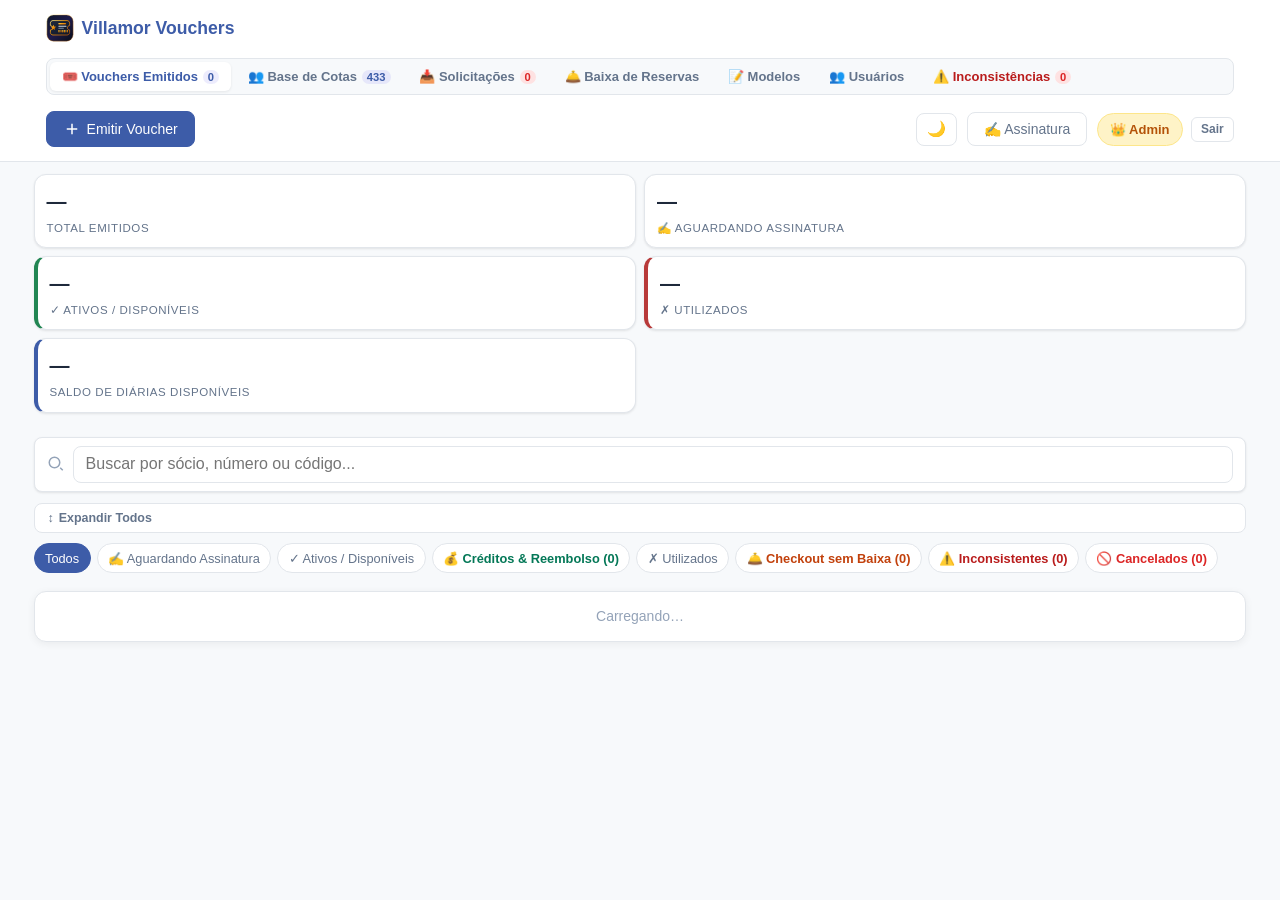
==== index.html @ 7e422725 "Suavizacao da paleta de cores para conforto visual continuo sem neutralizar" ====
<!DOCTYPE html>
<html lang="pt-BR">
<head>
  <meta charset="UTF-8" />
  <meta name="viewport" content="width=device-width, initial-scale=1.0" />
  <meta http-equiv="Cache-Control" content="no-cache, no-store, must-revalidate" />
  <meta http-equiv="Pragma" content="no-cache" />
  <meta http-equiv="Expires" content="0" />
  <title>Villamor Vouchers — Gestão de Vouchers & Cotas</title>
  <link rel="icon" type="image/svg+xml" href="favicon.svg?v=20261022_09" />
  <link rel="icon" type="image/png" sizes="32x32" href="favicon.png?v=20261022_09" />
  <link rel="shortcut icon" href="favicon.ico?v=20261022_09" />
  <link rel="apple-touch-icon" sizes="180x180" href="apple-touch-icon.png?v=20261022_09" />
  <link rel="stylesheet" href="style.css?v=20261103_02" />
</head>
<body>

  <!-- ── Modal de Login / Seleção de Acesso ────────────────────── -->
  <div class="login-overlay hidden" id="loginOverlay">
    <div class="login-card">
      <button type="button" class="login-close-btn" id="btnFecharLogin" onclick="fecharModalLogin()" title="Fechar" style="display:none;">✕</button>

      <div class="login-header">
        <div class="login-icon-wrap" style="background:transparent;box-shadow:none;width:64px;height:64px;">
          <svg xmlns="http://www.w3.org/2000/svg" viewBox="0 0 64 64" width="64" height="64" fill="none">
            <defs>
              <linearGradient id="loginBgGrad" x1="0%" y1="0%" x2="100%" y2="100%">
                <stop offset="0%" stop-color="#0f172a"/>
                <stop offset="50%" stop-color="#1e1b4b"/>
                <stop offset="100%" stop-color="#090d16"/>
              </linearGradient>
              <linearGradient id="loginTicketGrad" x1="0%" y1="0%" x2="100%" y2="100%">
                <stop offset="0%" stop-color="#1e293b"/>
                <stop offset="100%" stop-color="#0f172a"/>
              </linearGradient>
              <linearGradient id="loginGoldGrad" x1="0%" y1="0%" x2="100%" y2="100%">
                <stop offset="0%" stop-color="#fef08a"/>
                <stop offset="40%" stop-color="#f59e0b"/>
                <stop offset="100%" stop-color="#b45309"/>
              </linearGradient>
            </defs>
            <rect x="2" y="2" width="60" height="60" rx="15" fill="url(#loginBgGrad)" stroke="url(#loginGoldGrad)" stroke-width="1.5" stroke-opacity="0.55"/>
            <path d="M 10 21 C 10 17.5 12.8 15 16 15 L 48 15 C 51.2 15 54 17.5 54 21 L 54 26.5 C 51.2 26.5 49 28.7 49 31.5 C 49 34.3 51.2 36.5 54 36.5 L 54 42 C 54 45.5 51.2 48 48 48 L 16 48 C 12.8 48 10 45.5 10 42 L 10 36.5 C 12.8 36.5 15 34.3 15 31.5 C 15 28.7 12.8 26.5 10 26.5 Z" fill="url(#loginTicketGrad)" stroke="url(#loginGoldGrad)" stroke-width="1.8"/>
            <line x1="24" y1="16.5" x2="24" y2="46.5" stroke="url(#loginGoldGrad)" stroke-width="1.5" stroke-dasharray="2.5 2" stroke-linecap="round" opacity="0.9"/>
            <path d="M 17 24.5 L 18.7 28.8 L 23.3 29.1 L 19.8 32.1 L 20.8 36.6 L 17 34.2 L 13.2 36.6 L 14.2 32.1 L 10.7 29.1 L 15.3 28.8 Z" fill="url(#loginGoldGrad)"/>
            <rect x="28" y="20.5" width="18" height="3.5" rx="1.75" fill="url(#loginGoldGrad)"/>
            <rect x="28" y="27" width="19" height="2.2" rx="1.1" fill="#e2e8f0" opacity="0.9"/>
            <rect x="28" y="31.5" width="13" height="2" rx="1" fill="#94a3b8" opacity="0.8"/>
            <g fill="url(#loginGoldGrad)" opacity="0.95">
              <rect x="28" y="36.5" width="1.6" height="5.5" rx="0.8"/>
              <rect x="30.8" y="36.5" width="2.6" height="5.5" rx="0.8"/>
              <rect x="34.6" y="36.5" width="1.2" height="5.5" rx="0.6"/>
              <rect x="37" y="36.5" width="2.2" height="5.5" rx="0.8"/>
              <rect x="40.4" y="36.5" width="3.2" height="5.5" rx="0.8"/>
              <rect x="44.8" y="36.5" width="1.6" height="5.5" rx="0.8"/>
              <rect x="47.6" y="36.5" width="2.4" height="5.5" rx="0.8"/>
            </g>
          </svg>
        </div>
        <h2 class="login-title">Villamor Vouchers</h2>
        <p class="login-desc">Selecione seu usuário e digite sua senha de acesso</p>
      </div>

      <!-- Seletor Rápido de Usuário com 1 Toque -->
      <div class="role-picker-label" id="rolePickerLabel">Selecione seu usuário:</div>
      <div class="role-picker" id="rolePickerLogin">
        <!-- Renderizado dinamicamente via renderCardsUsuariosLogin() com os usuários e departamentos cadastrados -->
      </div>

      <form id="formLogin" onsubmit="executarLogin(); return false;" autocomplete="on">
        <input type="hidden" id="inputUsuario" value="admin" />

        <div id="wrapUsuarioCustom" class="form-group custom-user-field hidden" style="text-align:left; margin-bottom:.85rem;">
          <label for="inputUsuarioCustom" style="font-size:.8rem; font-weight:600; display:block; margin-bottom:.3rem;">
            Usuário / Login Cadastrado *
          </label>
          <div class="input-icon-wrap">
            <span class="input-icon">👤</span>
            <input type="text" id="inputUsuarioCustom" placeholder="Ex: nome.sobrenome" autocomplete="username" />
          </div>
        </div>

        <div class="form-group" style="text-align:left; margin-bottom:1.25rem;">
          <div style="display:flex; justify-content:space-between; align-items:center; margin-bottom:.35rem;">
            <label for="inputSenha" id="labelSenhaUsuario" style="font-size:.8rem; font-weight:600; margin:0;">
              Senha de Acesso *
            </label>
            <button type="button" class="btn-link-custom-user" id="btnToggleCustomUser" onclick="toggleCustomUser()">
              Outro usuário?
            </button>
          </div>

          <div class="password-input-wrap">
            <span class="input-icon">🔑</span>
            <input 
              type="password" 
              id="inputSenha" 
              required 
              placeholder="Digite sua senha..." 
              autocomplete="current-password" 
            />
            <button 
              type="button" 
              class="btn-toggle-eye" 
              id="btnToggleEye" 
              onclick="toggleVisibilidadeSenha()" 
              title="Mostrar/Ocultar Senha"
              tabindex="-1"
            >
              👁️
            </button>
          </div>
        </div>

        <button type="submit" id="btnEntrarLogin" class="btn btn-primary btn-full btn-login-submit">
          <span>Entrar no Sistema</span>
          <svg xmlns="http://www.w3.org/2000/svg" width="18" height="18" viewBox="0 0 24 24" fill="none" stroke="currentColor" stroke-width="2" stroke-linecap="round" stroke-linejoin="round"><path d="M5 12h14"/><path d="m12 5 7 7-7 7"/></svg>
        </button>
      </form>

      <div class="login-footer">
        <span class="login-help-text" onclick="ajudaEsqueciSenha()">Esqueceu sua senha? Solicite redefinição ao Administrador</span>
      </div>
    </div>
  </div>

  <!-- ── Header ─────────────────────────────────────────────────── -->
  <header class="header">
    <div class="header-inner">
      <div class="header-top-row">
        <div class="brand">
          <svg xmlns="http://www.w3.org/2000/svg" viewBox="0 0 64 64" width="28" height="28" fill="none" style="flex-shrink:0;">
            <defs>
              <linearGradient id="brandBgGrad" x1="0%" y1="0%" x2="100%" y2="100%">
                <stop offset="0%" stop-color="#0f172a"/>
                <stop offset="50%" stop-color="#1e1b4b"/>
                <stop offset="100%" stop-color="#090d16"/>
              </linearGradient>
              <linearGradient id="brandTicketGrad" x1="0%" y1="0%" x2="100%" y2="100%">
                <stop offset="0%" stop-color="#1e293b"/>
                <stop offset="100%" stop-color="#0f172a"/>
              </linearGradient>
              <linearGradient id="brandGoldGrad" x1="0%" y1="0%" x2="100%" y2="100%">
                <stop offset="0%" stop-color="#fef08a"/>
                <stop offset="40%" stop-color="#f59e0b"/>
                <stop offset="100%" stop-color="#b45309"/>
              </linearGradient>
            </defs>
            <rect x="2" y="2" width="60" height="60" rx="15" fill="url(#brandBgGrad)" stroke="url(#brandGoldGrad)" stroke-width="1.5" stroke-opacity="0.55"/>
            <path d="M 10 21 C 10 17.5 12.8 15 16 15 L 48 15 C 51.2 15 54 17.5 54 21 L 54 26.5 C 51.2 26.5 49 28.7 49 31.5 C 49 34.3 51.2 36.5 54 36.5 L 54 42 C 54 45.5 51.2 48 48 48 L 16 48 C 12.8 48 10 45.5 10 42 L 10 36.5 C 12.8 36.5 15 34.3 15 31.5 C 15 28.7 12.8 26.5 10 26.5 Z" fill="url(#brandTicketGrad)" stroke="url(#brandGoldGrad)" stroke-width="1.8"/>
            <line x1="24" y1="16.5" x2="24" y2="46.5" stroke="url(#brandGoldGrad)" stroke-width="1.5" stroke-dasharray="2.5 2" stroke-linecap="round" opacity="0.9"/>
            <path d="M 17 24.5 L 18.7 28.8 L 23.3 29.1 L 19.8 32.1 L 20.8 36.6 L 17 34.2 L 13.2 36.6 L 14.2 32.1 L 10.7 29.1 L 15.3 28.8 Z" fill="url(#brandGoldGrad)"/>
            <rect x="28" y="20.5" width="18" height="3.5" rx="1.75" fill="url(#brandGoldGrad)"/>
            <rect x="28" y="27" width="19" height="2.2" rx="1.1" fill="#e2e8f0" opacity="0.9"/>
            <rect x="28" y="31.5" width="13" height="2" rx="1" fill="#94a3b8" opacity="0.8"/>
            <g fill="url(#brandGoldGrad)" opacity="0.95">
              <rect x="28" y="36.5" width="1.6" height="5.5" rx="0.8"/>
              <rect x="30.8" y="36.5" width="2.6" height="5.5" rx="0.8"/>
              <rect x="34.6" y="36.5" width="1.2" height="5.5" rx="0.6"/>
              <rect x="37" y="36.5" width="2.2" height="5.5" rx="0.8"/>
              <rect x="40.4" y="36.5" width="3.2" height="5.5" rx="0.8"/>
              <rect x="44.8" y="36.5" width="1.6" height="5.5" rx="0.8"/>
              <rect x="47.6" y="36.5" width="2.4" height="5.5" rx="0.8"/>
            </g>
          </svg>
          <span class="brand-text">Villamor Vouchers</span>
        </div>

        <div class="header-user-controls">
          <button class="btn-theme-toggle" id="btnThemeToggle" title="Alternar Modo Escuro / Claro">
            🌙
          </button>
          <button class="btn btn-ghost" id="btnAssinaturaAdmin" title="Configurar Assinatura Oficial">
            ✍️ Assinatura
          </button>
          <div class="perfil-badge-wrap">
            <span class="perfil-badge perfil-admin" id="perfilBadge">👑 Admin</span>
            <button class="btn-trocar-perfil" id="btnTrocarPerfil">Sair</button>
          </div>
        </div>
      </div>

      <!-- Ação Principal (Emitir Voucher) -->
      <div class="header-cta-row">
        <button class="btn btn-primary btn-emitir-top" id="btnNovo">
          <svg xmlns="http://www.w3.org/2000/svg" viewBox="0 0 24 24" fill="currentColor" width="18" height="18"><path d="M11 11V5h2v6h6v2h-6v6h-2v-6H5v-2z"/></svg>
          Emitir Voucher
        </button>
      </div>

      <!-- Abas de Navegação -->
      <nav class="main-nav">
        <button class="nav-btn active" id="tabNavVouchers">
          <span>🎟️ Vouchers Emitidos</span>
          <span class="nav-counter" id="badgeTotalVouchers">0</span>
        </button>
        <button class="nav-btn" id="tabNavCotas">
          <span>👥 Base de Cotas</span>
          <span class="nav-counter" id="badgeTotalCotas">433</span>
        </button>
        <button class="nav-btn" id="tabNavSolicitacoes">
          <span>📥 Solicitações</span>
          <span class="nav-counter" id="badgeTotalSolicitacoes" style="background:#fee2e2;color:#dc2626;">0</span>
        </button>
        <button class="nav-btn" id="tabNavReservas">
          <span>🛎️ Baixa de Reservas</span>
          <span class="nav-counter" id="badgeTotalReservasAlerta" style="display:none;background:#ffedd5;color:#c2410c;font-weight:700;">0</span>
        </button>
        <button class="nav-btn" id="tabNavModelos">
          <span>📝 Modelos</span>
        </button>
        <button class="nav-btn" id="tabNavUsuarios">
          <span>👥 Usuários</span>
        </button>
        <button class="nav-btn" id="tabNavInconsistencias" style="color:#b91c1c;">
          <span>⚠️ Inconsistências</span>
          <span class="nav-counter" id="badgeTotalInconsistencias" style="background:#fee2e2;color:#dc2626;font-weight:700;">0</span>
        </button>
      </nav>
    </div>
  </header>

  <main class="container">

    <!-- Banner de Alerta: Vouchers Aguardando Assinatura do Márcio Pimenta -->
    <div id="bannerAlertaAguardandoAssinatura" class="hidden" style="margin-bottom:1.25rem;">
      <!-- Preenchido dinamicamente via renderBannerAguardandoAssinatura() -->
    </div>

    <!-- Banner de Alerta para Gerência (Márcio) & Auditoria de Inconsistências -->
    <div id="bannerAlertaInconsistencias" class="hidden" style="margin-bottom:1.25rem;">
      <!-- Preenchido dinamicamente via renderBannerAlertaInconsistencias() -->
    </div>

    <!-- Banner de Notificação para Reservas: Vouchers Solicitados que foram Assinados pelo Admin -->
    <div id="bannerAlertaReservasVouchersAssinados" class="hidden" style="margin-bottom:1.25rem;">
      <!-- Preenchido dinamicamente via renderBannerReservasVouchersAssinados() -->
    </div>

    <!-- Banner Fila de Trabalho Pós Venda: Vouchers Aguardando Emissão -->
    <div id="bannerPosVendaFila" class="hidden" style="margin-bottom:1.25rem;">
      <!-- Preenchido dinamicamente via renderBannerPosVenda() -->
    </div>

    <!-- Banner de Alerta Operacional: Vouchers com Checkout Realizado e Sem Baixa -->
    <div id="bannerAlertaCheckoutSemBaixa" class="hidden" style="margin-bottom:1.25rem;">
      <!-- Preenchido dinamicamente via renderBannerCheckoutSemBaixa() -->
    </div>

    <!-- ════════════════════════════════════════════════════════════ -->
    <!-- ABA 1: BASE DE COTAS / SÓCIOS                             -->
    <!-- ════════════════════════════════════════════════════════════ -->
    <section id="secaoCotas" class="hidden">
      <!-- Resumo das Cotas -->
      <div class="stats-bar">
        <div class="stat-card">
          <span class="stat-value" id="cotaStatTotal">433</span>
          <span class="stat-label">Total de Cotas</span>
        </div>
        <div class="stat-card stat-blue">
          <span class="stat-value" id="cotaStatSocios">353</span>
          <span class="stat-label">Sócios Únicos</span>
        </div>
        <div class="stat-card stat-green">
          <span class="stat-value" id="cotaStatMulti">59</span>
          <span class="stat-label">Múltiplas Cotas (139 cotas)</span>
        </div>
        <div class="stat-card stat-red">
          <span class="stat-value" id="cotaStatEmitidos">0</span>
          <span class="stat-label">Vouchers Já Emitidos</span>
        </div>
      </div>

      <!-- Filtros e Busca da Base de Cotas -->
      <div class="filters">
        <div class="search-wrap">
          <svg xmlns="http://www.w3.org/2000/svg" viewBox="0 0 24 24" fill="currentColor" width="18" height="18"><path d="M10 2a8 8 0 1 1 0 16A8 8 0 0 1 10 2zm0 2a6 6 0 1 0 0 12A6 6 0 0 0 10 4zm8.293 12.293 3.414 3.414-1.414 1.414-3.414-3.414 1.414-1.414z"/></svg>
          <input type="text" id="inputBuscaCotas" placeholder="Buscar por sócio ou produto (ex: Marco Antonio, Luxo Ouro...)" />
        </div>
        <button type="button" class="btn-toggle-all-cards" id="btnToggleTodosCardsCotas" onclick="toggleTodosCardsCotas()" title="Expandir ou diminuir todas as cotas">
          ↕️ <span id="lblToggleTodosCotas">Expandir Todas</span>
        </button>
        <div class="filter-tabs">
          <button class="tab active" data-cota-filtro="todos">Todas as Cotas (433)</button>
          <button class="tab" data-cota-filtro="multi">🔥 Múltiplas Cotas (139)</button>
          <button class="tab" data-cota-filtro="single">⭐ Cota Única (294)</button>
          <button class="tab" data-cota-filtro="pendentes">⚡ Pendentes</button>
          <button class="tab" data-cota-filtro="emitidos">✅ Emitidos</button>
        </div>
      </div>

      <!-- Tabela da Base de Cotas -->
      <div class="table-wrap table-responsive-cards">
        <table class="table">
          <thead>
            <tr>
              <th>Cessionário / Sócio</th>
              <th>Produto / Cota</th>
              <th>Data Aquisição</th>
              <th>Situação da Cota</th>
              <th>Diárias Anuais Concedidas</th>
              <th>Ação</th>
            </tr>
          </thead>
          <tbody id="tbodyCotas">
            <tr><td colspan="6" class="empty">Carregando base de cotas…</td></tr>
          </tbody>
        </table>
      </div>
    </section>

    <!-- ════════════════════════════════════════════════════════════ -->
    <!-- ABA 2: VOUCHERS EMITIDOS                                    -->
    <!-- ════════════════════════════════════════════════════════════ -->
    <section id="secaoVouchers">
      <!-- Stats Vouchers -->
      <div class="stats-bar">
        <div class="stat-card" style="cursor:pointer;" onclick="filtrarVouchersStatusRapido('')" title="Ver todos os vouchers">
          <span class="stat-value" id="statTotal">—</span>
          <span class="stat-label">Total Emitidos</span>
        </div>
        <div class="stat-card stat-yellow" style="cursor:pointer;" onclick="filtrarVouchersStatusRapido('aguardando_assinatura')" title="Ver vouchers aguardando assinatura do Admin">
          <span class="stat-value" id="statAguardandoAssinatura">—</span>
          <span class="stat-label">✍️ Aguardando Assinatura</span>
        </div>
        <div class="stat-card stat-green" style="cursor:pointer;" onclick="filtrarVouchersStatusRapido('disponivel')" title="Ver vouchers ativos disponíveis para uso">
          <span class="stat-value" id="statDisponiveis">—</span>
          <span class="stat-label">✓ Ativos / Disponíveis</span>
        </div>
        <div class="stat-card stat-red" style="cursor:pointer;" onclick="filtrarVouchersStatusRapido('usado')" title="Ver vouchers já utilizados">
          <span class="stat-value" id="statUsados">—</span>
          <span class="stat-label">✗ Utilizados</span>
        </div>
        <div class="stat-card stat-blue">
          <span class="stat-value" id="statDiariasRestantes">—</span>
          <span class="stat-label">Saldo de Diárias Disponíveis</span>
        </div>
      </div>

      <!-- Filtros Vouchers -->
      <div class="filters">
        <div class="search-wrap">
          <svg xmlns="http://www.w3.org/2000/svg" viewBox="0 0 24 24" fill="currentColor" width="18" height="18"><path d="M10 2a8 8 0 1 1 0 16A8 8 0 0 1 10 2zm0 2a6 6 0 1 0 0 12A6 6 0 0 0 10 4zm8.293 12.293 3.414 3.414-1.414 1.414-3.414-3.414 1.414-1.414z"/></svg>
          <input type="text" id="inputBusca" placeholder="Buscar por sócio, número ou código..." />
        </div>
        <button type="button" class="btn-toggle-all-cards" id="btnToggleTodosCardsVouchers" onclick="toggleTodosCardsVouchers()" title="Expandir ou diminuir todos os cartões de vouchers">
          ↕️ <span id="lblToggleTodosVouchers">Expandir Todos</span>
        </button>
        <div class="filter-tabs">
          <button class="tab active" data-status="">Todos</button>
          <button class="tab" data-status="aguardando_assinatura" id="tabFiltroAguardando">✍️ Aguardando Assinatura</button>
          <button class="tab" data-status="disponivel">✓ Ativos / Disponíveis</button>
          <button class="tab" data-status="credito" id="tabFiltroCreditos" style="color:#047857;font-weight:700;">💰 Créditos & Reembolso (<span id="countFiltroCreditos">0</span>)</button>
          <button class="tab" data-status="usado">✗ Utilizados</button>
          <button class="tab" data-status="checkout_sem_baixa" id="tabFiltroCheckoutSemBaixa" style="color:#c2410c;font-weight:700;">🛎️ Checkout sem Baixa (<span id="countFiltroCheckoutSemBaixa">0</span>)</button>
          <button class="tab" data-status="inconsistente" id="tabFiltroInconsistentes" style="color:#b91c1c;font-weight:700;">⚠️ Inconsistentes (<span id="countFiltroInconsistentes">0</span>)</button>
          <button class="tab" data-status="cancelado" id="tabFiltroCancelados" style="color:#dc2626;font-weight:700;">🚫 Cancelados (<span id="countFiltroCancelados">0</span>)</button>
          <button type="button" class="btn-notif-whatsapp" id="btnSolicitarAssinaturaMarcioTopo" onclick="solicitarAssinaturaMarcioWhatsApp()" style="display:none;margin-left:auto;font-size:.78rem;padding:.35rem .75rem;" title="Avisar o Márcio Pimenta no WhatsApp sobre os vouchers aguardando assinatura">
            📲 Solicitar Assinatura do Márcio (<span id="countBtnSolicitarAssinatura">0</span>)
          </button>
        </div>
      </div>

      <!-- Tabela Vouchers -->
      <div class="table-wrap table-responsive-cards">
        <table class="table">
          <thead>
            <tr>
              <th>Número</th>
              <th>Sócio / Convidado</th>
              <th>Vencimento</th>
              <th>Diárias (Totais / Usadas / Saldo)</th>
              <th>Trilha & Auditoria</th>
              <th>Status</th>
              <th>Link</th>
              <th>Ações</th>
            </tr>
          </thead>
          <tbody id="tbodyVouchers">
            <tr><td colspan="8" class="empty">Carregando…</td></tr>
          </tbody>
        </table>
      </div>
    </section>

    <!-- ════════════════════════════════════════════════════════════ -->
    <!-- ABA 3: SOLICITAÇÕES DE VOUCHERS (RESERVAS ➔ PÓS VENDA)      -->
    <!-- ════════════════════════════════════════════════════════════ -->
    <section id="secaoSolicitacoes" class="hidden">
      <div style="display:flex;justify-content:space-between;align-items:center;margin-bottom:1.25rem;flex-wrap:wrap;gap:1rem;">
        <div>
          <h2 style="font-size:1.2rem;">📥 Solicitações de Vouchers</h2>
          <p style="color:var(--text-2);font-size:.85rem;">Solicitações feitas pela equipe de Reservas para emissão pelo Pós Venda.</p>
        </div>
        <button class="btn btn-primary" id="btnNovaSolicitacaoTop">
          📢 Nova Solicitação de Voucher
        </button>
      </div>

      <!-- Filtros Solicitações -->
      <div class="filters">
        <div class="search-wrap">
          <svg xmlns="http://www.w3.org/2000/svg" viewBox="0 0 24 24" fill="currentColor" width="18" height="18"><path d="M10 2a8 8 0 1 1 0 16A8 8 0 0 1 10 2zm0 2a6 6 0 1 0 0 12A6 6 0 0 0 10 4zm8.293 12.293 3.414 3.414-1.414 1.414-3.414-3.414 1.414-1.414z"/></svg>
          <input type="text" id="inputBuscaSolicitacoes" placeholder="Buscar por sócio, motivo..." />
        </div>
        <button type="button" class="btn-toggle-all-cards" id="btnToggleTodosCardsSolic" onclick="toggleTodosCardsSolic()" title="Expandir ou diminuir todas as solicitações">
          ↕️ <span id="lblToggleTodosSolic">Expandir Todas</span>
        </button>
        <div class="filter-tabs">
          <button class="tab active" data-solic-filtro="pendente">1. Pendentes (Pós Venda)</button>
          <button class="tab" data-solic-filtro="aguardando_assinatura">2. Aguarda Assinatura (Admin)</button>
          <button class="tab" data-solic-filtro="gerado">3. Concluídas & Ativas</button>
          <button class="tab" data-solic-filtro="recusada" id="tabFiltroSolicRecusadas" style="color:#dc2626;font-weight:700;">⛔ Recusadas (<span id="countFiltroSolicRecusadas">0</span>)</button>
          <button class="tab" data-solic-filtro="todos">Todas</button>
        </div>
      </div>

      <!-- Tabela Solicitações -->
      <div class="table-wrap table-responsive-cards">
        <table class="table">
          <thead>
            <tr>
              <th>Data</th>
              <th>Sócio Solicitado</th>
              <th>Período Pretendido</th>
              <th>Diárias Solicitadas</th>
              <th>Modelo Sugerido</th>
              <th>Motivo / Observações</th>
              <th>Solicitante</th>
              <th>Status</th>
              <th>Ações</th>
            </tr>
          </thead>
          <tbody id="tbodySolicitacoes">
            <tr><td colspan="9" class="empty">Carregando solicitações...</td></tr>
          </tbody>
        </table>
      </div>
    </section>

    <!-- ════════════════════════════════════════════════════════════ -->
    <!-- ABA: AUDITORIA DE VOUCHERS INCONSISTENTES (GERÊNCIA)       -->
    <!-- ════════════════════════════════════════════════════════════ -->
    <section id="secaoInconsistencias" class="hidden">
      <div style="display:flex;justify-content:space-between;align-items:flex-start;flex-wrap:wrap;gap:1rem;margin-bottom:1.25rem;">
        <div>
          <div style="display:flex;align-items:center;gap:8px;">
            <h2 style="font-size:1.25rem;color:var(--text-1);">⚠️ Auditoria de Vouchers Fora da Regra</h2>
            <span class="badge badge-red" id="badgeHeaderInconsistencias" style="font-size:.78rem;font-weight:700;">0 detectados</span>
          </div>
          <p style="color:var(--text-2);font-size:.85rem;margin-top:2px;">
            Painel de segurança e conformidade: detecta clientes que receberam mais diárias do que o contrato prevê, vouchers duplicados e excesso de diárias concedidas.
          </p>
        </div>
        <div style="display:flex;gap:.5rem;flex-wrap:wrap;">
          <button class="btn btn-outline" onclick="copiarRelatorioInconsistencias()" style="font-size:.8rem;">
            📋 Copiar Relatório
          </button>
          <button class="btn btn-primary" onclick="notificarMarcioWhatsAppGeral()" style="background:#15803d;border-color:#15803d;font-size:.8rem;">
            📲 Notificar Márcio no WhatsApp
          </button>
        </div>
      </div>

      <!-- Status de Leitura / Confirmação de Inconsistências -->
      <div id="statusLeituraInconsistencias" class="hidden" style="margin-bottom:1.25rem;">
        <!-- Preenchido dinamicamente via renderStatusLeituraInconsistencias() -->
      </div>

      <!-- Métricas Rápidas -->
      <div class="stats-bar" style="margin-bottom:1.25rem;">
        <div class="stat-card stat-red">
          <span class="stat-value" id="statTotalInconsistentes">0</span>
          <span class="stat-label">Vouchers Fora da Regra</span>
        </div>
        <div class="stat-card stat-yellow">
          <span class="stat-value" id="statSociosInconsistentes">0</span>
          <span class="stat-label">Sócios com Divergência</span>
        </div>
        <div class="stat-card">
          <span class="stat-value" id="statDiariasExcedentes">0</span>
          <span class="stat-label">Diárias Excedentes Acumuladas</span>
        </div>
      </div>

      <!-- Tabela de Inconsistências -->
      <div class="table-wrap table-responsive-cards">
        <table class="table">
          <thead>
            <tr>
              <th>Voucher</th>
              <th>Sócio / Cessionário</th>
              <th>Cota Cadastrada</th>
              <th>Direito por Regra</th>
              <th>Diárias Emitidas</th>
              <th>Motivo da Inconsistência</th>
              <th>Responsável</th>
              <th>Ações</th>
            </tr>
          </thead>
          <tbody id="tbodyInconsistencias">
            <tr><td colspan="8" class="empty">Nenhuma inconsistência encontrada. Todos os vouchers respeitam as cotas.</td></tr>
          </tbody>
        </table>
      </div>
    </section>

    <!-- ════════════════════════════════════════════════════════════ -->
    <!-- ABA 4: BAIXA DE RESERVAS & CONTROLE DE USO                  -->
    <!-- ════════════════════════════════════════════════════════════ -->
    <section id="secaoReservas" class="hidden">
      <div class="table-wrap" style="padding:1.5rem;margin-bottom:1.5rem;">
        <div style="display:flex;justify-content:space-between;align-items:flex-start;flex-wrap:wrap;gap:1rem;">
          <div>
            <h2 style="font-size:1.1rem;margin-bottom:.5rem;">🛎️ Painel da Equipe de Reservas</h2>
            <p style="color:var(--text-2);margin-bottom:1.25rem;">Consulte o voucher pelo número, código ou nome do sócio para registrar a hospedagem e dar baixa nas diárias.</p>
          </div>
          <button class="btn btn-primary" id="btnSolicitarVoucherReservas">
            📢 Solicitar Voucher para Sócio
          </button>
        </div>

        <div class="search-wrap" style="max-width:500px;margin-bottom:1rem;">
          <svg xmlns="http://www.w3.org/2000/svg" viewBox="0 0 24 24" fill="currentColor" width="18" height="18"><path d="M10 2a8 8 0 1 1 0 16A8 8 0 0 1 10 2zm0 2a6 6 0 1 0 0 12A6 6 0 0 0 10 4zm8.293 12.293 3.414 3.414-1.414 1.414-3.414-3.414 1.414-1.414z"/></svg>
          <input type="text" id="inputBuscaReservas" placeholder="Digite o número do voucher ou nome do sócio…" />
        </div>
      </div>

      <div class="table-wrap table-responsive-cards">
        <table class="table">
          <thead>
            <tr>
              <th>Voucher Nº</th>
              <th>Sócio</th>
              <th>Vencimento</th>
              <th>Diárias Totais</th>
              <th>Já Usadas</th>
              <th>Saldo Restante</th>
              <th>Histórico de Estadias</th>
              <th>Ação</th>
            </tr>
          </thead>
          <tbody id="tbodyReservas">
            <tr><td colspan="8" class="empty">Carregando vouchers para reservas…</td></tr>
          </tbody>
        </table>
      </div>
    </section>

    <!-- ════════════════════════════════════════════════════════════ -->
    <!-- ABA 4: MODELOS DE VOUCHERS                                  -->
    <!-- ════════════════════════════════════════════════════════════ -->
    <section id="secaoModelos" class="hidden">
      <div style="display:flex;justify-content:space-between;align-items:center;margin-bottom:1.25rem;">
        <div>
          <h2 style="font-size:1.2rem;">Modelos de Vouchers Cadastrados</h2>
          <p style="color:var(--text-2);font-size:.85rem;">Templates com especificações e regras que podem ser selecionados na emissão.</p>
        </div>
        <button class="btn btn-primary" id="btnNovoModelo">
          + Criar Novo Modelo
        </button>
      </div>

      <div class="stats-bar" id="gridModelos" style="grid-template-columns:repeat(auto-fit, minmax(320px, 1fr));">
        <!-- Cards de modelos renderizados dinamicamente -->
      </div>
    </section>

    <!-- ════════════════════════════════════════════════════════════ -->
    <!-- ABA 5: GESTÃO DE USUÁRIOS REAIS DO SISTEMA (ADMIN)          -->
    <!-- ════════════════════════════════════════════════════════════ -->
    <section id="secaoUsuarios" class="hidden">
      <div style="display:flex;justify-content:space-between;align-items:center;margin-bottom:1.25rem;flex-wrap:wrap;gap:1rem;">
        <div>
          <h2 style="font-size:1.2rem;">👥 Usuários do Sistema</h2>
          <p style="color:var(--text-2);font-size:.85rem;">Gerencie os operadores com acessos e senhas individuais.</p>
        </div>
        <button class="btn btn-primary" id="btnNovoUsuario">
          + Cadastrar Novo Usuário
        </button>
      </div>

      <!-- Tabela de Usuários -->
      <div class="table-wrap table-responsive-cards">
        <table class="table">
          <thead>
            <tr>
              <th>Nome Completo</th>
              <th>Login / Usuário</th>
              <th>Perfil de Acesso</th>
              <th>Status</th>
              <th>Data de Cadastro</th>
              <th>Ações</th>
            </tr>
          </thead>
          <tbody id="tbodyUsuarios">
            <tr><td colspan="6" class="empty">Carregando usuários...</td></tr>
          </tbody>
        </table>
      </div>
    </section>

  </main>

  <!-- ── Modal Emitir / Editar Voucher (Layout Amplo & Responsivo) ── -->
  <div class="modal-overlay hidden" id="modalOverlay">
    <div class="modal modal-voucher-lg">
      <div class="modal-header">
        <h2 id="modalTitulo">Novo Voucher</h2>
        <button class="modal-close" id="btnFecharModal">✕</button>
      </div>
      <form id="formVoucher">
        <input type="hidden" id="editId" />
        <input type="hidden" id="cotaVinculadaId" />

        <!-- Alerta Chamativo de Inconsistência de Regras de Cotas -->
        <div id="boxAlertaInconsistenciaModal" class="hidden" style="margin-bottom:1rem;border-radius:10px;padding:.8rem 1rem;background:#fef2f2;border:1px solid #fecaca;border-left:4px solid #dc2626;">
          <div style="display:flex;align-items:center;justify-content:space-between;gap:8px;">
            <strong style="color:#991b1b;font-size:.85rem;display:flex;align-items:center;gap:6px;">
              <span>⚠️ ATENÇÃO: EMISSÃO FORA DA REGRA DO PLANO</span>
            </strong>
            <span class="badge badge-red" style="font-size:.68rem;">Inconsistência</span>
          </div>
          <p id="txtAlertaInconsistenciaModal" style="color:#7f1d1d;font-size:.8rem;margin:.4rem 0 .5rem;line-height:1.45;">
            <!-- Explicativo dinâmico -->
          </p>
          <div style="display:flex;align-items:center;justify-content:space-between;flex-wrap:wrap;gap:6px;border-top:1px dashed #fca5a5;padding-top:.4rem;">
            <span style="font-size:.72rem;color:#991b1b;font-weight:600;">📢 O Administrador (Márcio Pimenta) será notificado desta divergência na auditoria.</span>
            <button type="button" class="btn btn-sm" onclick="notificarMarcioWhatsAppModal()" style="font-size:.72rem;color:#15803d;border:1px solid #86efac;background:#f0fdf4;padding:.25rem .6rem;border-radius:6px;cursor:pointer;">
              📲 Avisar Márcio no WhatsApp
            </button>
          </div>
        </div>

        <!-- Box Informativo de Vouchers Já Concedidos para este Sócio -->
        <div id="boxInfoVouchersAnterioresModal" class="hidden" style="margin-bottom:1rem;border-radius:8px;padding:.65rem .85rem;background:#eff6ff;border:1px solid #bfdbfe;border-left:4px solid #2563eb;">
          <div style="display:flex;align-items:center;gap:6px;color:#1e40af;font-size:.8rem;font-weight:600;">
            <span>ℹ️ Sócio já possui voucher(s) emitido(s) no sistema</span>
          </div>
          <p id="txtInfoVouchersAnterioresModal" style="color:#1e3a8a;font-size:.78rem;margin-top:.25rem;line-height:1.4;">
            <!-- Explicativo dinâmico -->
          </p>
        </div>

        <!-- Seletor de Categoria do Voucher (Diárias Contratuais vs Crédito Financeiro) -->
        <div class="categoria-voucher-selector" style="margin-bottom:1.15rem;padding:.75rem .95rem;background:var(--bg);border:1.5px solid var(--border);border-radius:10px;">
          <label style="font-size:.78rem;font-weight:800;color:var(--text-1);display:block;margin-bottom:.55rem;letter-spacing:0.02em;">
            CATEGORIA DO VOUCHER :
          </label>
          <div style="display:flex;gap:10px;flex-wrap:wrap;">
            <label class="radio-card-tipo is-active" id="labelTipoDiarias">
              <input type="radio" name="tipoVoucherRadio" value="diarias" checked onchange="aoAlternarCategoriaVoucher('diarias')" />
              <span>🎟️ Diárias Contratuais (Hospedagem)</span>
            </label>
            <label class="radio-card-tipo" id="labelTipoCredito">
              <input type="radio" name="tipoVoucherRadio" value="credito" onchange="aoAlternarCategoriaVoucher('credito')" />
              <span>💰 Crédito em R$ (Reembolso / Diárias & Consumo)</span>
            </label>
          </div>
        </div>

        <!-- Bloco Específico para Voucher de Crédito / Reembolso -->
        <div id="boxCamposVoucherCredito" class="hidden" style="margin-bottom:1.15rem;background:#f0fdf4;border:1.5px solid #86efac;border-radius:10px;padding:.85rem 1rem;">
          <div style="display:flex;align-items:center;justify-content:space-between;gap:8px;margin-bottom:.65rem;">
            <strong style="color:#166534;font-size:.84rem;display:flex;align-items:center;gap:6px;">
              <span>💰 Configurações do Crédito Financeiro (Hospedagem & Consumo)</span>
            </strong>
            <span class="badge badge-green" style="font-size:.7rem;">Reembolso / Crédito</span>
          </div>

          <div style="display:flex;gap:12px;margin-bottom:.75rem;flex-wrap:wrap;">
            <label style="display:inline-flex;align-items:center;gap:6px;font-size:.8rem;font-weight:700;color:#166534;cursor:pointer;">
              <input type="radio" name="tipoClienteVoucher" value="socio" checked onchange="aoAlternarTipoClienteVoucher('socio')" />
              <span>👤 Sócio da Base (Reembolso de Cota)</span>
            </label>
            <label style="display:inline-flex;align-items:center;gap:6px;font-size:.8rem;font-weight:700;color:#166534;cursor:pointer;">
              <input type="radio" name="tipoClienteVoucher" value="avulso" onchange="aoAlternarTipoClienteVoucher('avulso')" />
              <span>⭐ Cliente Não-Sócio (Concessão de Crédito Avulso)</span>
            </label>
          </div>

          <div class="form-row" style="margin-bottom:0;">
            <div class="form-group" style="flex:1;margin-bottom:0;">
              <label for="inputCpfBeneficiario" style="font-size:.78rem;font-weight:700;color:#166534;">
                CPF do Beneficiário * <small style="font-weight:normal;color:#15803d;">(constará no documento oficial)</small>
              </label>
              <input type="text" id="inputCpfBeneficiario" placeholder="000.000.000-00" maxlength="14" oninput="mascaraCpf(this)" style="background:#fff;border-color:#86efac;" />
            </div>
            <div class="form-group" style="flex:1;margin-bottom:0;">
              <label for="inputValorCredito" style="font-size:.78rem;font-weight:700;color:#166534;">
                Valor Total do Crédito (R$) *
              </label>
              <input type="number" id="inputValorCredito" min="1" step="0.01" placeholder="Ex: 1000.00" oninput="aoMudarValorCreditoModal()" style="background:#fff;border-color:#86efac;font-weight:700;color:#166534;" />
              <small id="lblValorCreditoExtenso" style="font-weight:700;color:#047857;display:block;margin-top:3px;font-size:.74rem;"></small>
            </div>
          </div>
        </div>

        <div class="form-grid-2col">
          <!-- Coluna 1: Dados do Voucher & Sócio -->
          <div class="form-col">
            <div class="form-group">
              <label for="selectModelo">Modelo de Voucher *</label>
              <select id="selectModelo" style="width:100%;padding:.5rem;border:1px solid var(--border);border-radius:var(--radius-sm);background:var(--surface);">
                <!-- Opções de modelos -->
              </select>
            </div>

            <div class="form-group" style="position:relative;">
              <label for="inputNome">Nome do Convidado / Sócio * <small style="color:var(--text-3);font-weight:normal;">(buscar na base)</small></label>
              <input type="text" id="inputNome" list="datalistSociosVoucher" required placeholder="Digite para buscar na base de sócios..." autocomplete="off" />
              <datalist id="datalistSociosVoucher"></datalist>
              <div id="dropdownSugestoesSocios" class="dropdown-sugestoes-socios hidden"></div>
              <small id="inputNomeInfoSocio" style="color:var(--primary);font-size:.78rem;display:block;margin-top:.25rem;font-weight:600;"></small>
            </div>

            <div class="form-row">
              <div class="form-group" style="flex: 1;">
                <label for="inputSala">Sala de Venda</label>
                <input type="text" id="inputSala" placeholder="Ex: VILLA" value="VILLA" />
              </div>
              <div class="form-group" style="flex: 1;">
                <label for="inputDiarias">Qtd. de Diárias * <small id="lblDicaDiarias" style="color:var(--primary);"></small></label>
                <input type="number" id="inputDiarias" required min="1" step="1" value="2" />
              </div>
            </div>

            <div class="form-group">
              <label for="inputValor">Valor da Hospedagem (R$)</label>
              <input type="number" id="inputValor" min="0" step="0.01" placeholder="0,00 (deixe em branco se a definir)" />
            </div>

            <div class="form-group">
              <label for="inputBrinde">Descrição do Brinde <small style="color:var(--text-3);font-weight:normal;">(adequado automaticamente)</small></label>
              <input type="text" id="inputBrinde" placeholder="Ex: 02 DIÁRIAS ANUAIS VILLAMOR" />
            </div>
          </div>

          <!-- Coluna 2: Prazos, Hospedagem & Observações -->
          <div class="form-col">
            <!-- Validade do Voucher -->
            <div class="date-field-card" style="margin-bottom:1rem;">
              <div class="date-field-header">
                <label for="inputValidade" class="date-field-title">
                  <span>📅 Data de Validade do Voucher *</span>
                </label>
                <div class="date-field-shortcuts">
                  <button type="button" class="date-shortcut-btn" onclick="definirValidadeMeses(12)">+ 1 Ano</button>
                  <button type="button" class="date-shortcut-btn" onclick="definirValidadeMeses(6)">+ 6 Meses</button>
                </div>
              </div>
              <input type="date" id="inputValidade" required />
              <small>Prazo limite para realização da reserva e usufruto das diárias.</small>
            </div>

            <!-- Período da Hospedagem (Check-in e Check-out) -->
            <div class="date-field-card" style="margin-bottom:1rem;">
              <div class="date-field-header">
                <span class="date-field-title">
                  <span>🏨 Período da Hospedagem</span>
                </span>
                <span class="badge" style="font-size:.68rem;padding:.15rem .5rem;background:var(--primary-light);color:var(--primary);font-weight:700;">
                  Check-in & Check-out
                </span>
              </div>
              <div class="form-row" style="margin-bottom:0;">
                <div class="form-group" style="margin-bottom:0;">
                  <label for="inputCheckin" style="font-size:.75rem;font-weight:600;">Check-in (Entrada)</label>
                  <input type="date" id="inputCheckin" onchange="aoMudarCheckinEmissao()" />
                </div>
                <div class="form-group" style="margin-bottom:0;">
                  <label for="inputCheckout" style="font-size:.75rem;font-weight:600;">Check-out (Saída)</label>
                  <input type="date" id="inputCheckout" />
                </div>
              </div>
              <small>Opcional na emissão prévia; se já definido, constará impresso no voucher.</small>
            </div>

            <!-- Card Elegante de Observações -->
            <div class="obs-field-card">
              <div class="obs-field-header">
                <label for="inputObs" class="obs-field-title">
                  <span>📝 Observações do Voucher</span>
                </label>
                <span class="obs-field-badge">Opcional</span>
              </div>
              <textarea id="inputObs" rows="3" placeholder="Ex: Sócio solicitou check-in tardio, apartamento térreo, autorizado pela gerência..."></textarea>
              <small class="obs-field-tip">⚠️ Quando preenchido, gera alerta chamativo na listagem de vouchers e reservas.</small>
            </div>

            <!-- Edição de Assinante Oficial (Exibido na edição de voucher já homologado) -->
            <div class="form-group hidden" id="wrapAdminAssinanteEdit" style="margin-top:.5rem;background:var(--bg);border:1px solid var(--border);padding:.6rem .8rem;border-radius:8px;">
              <label for="inputAdminAssinanteEdit" style="font-size:.75rem;font-weight:700;color:var(--text-1);display:flex;align-items:center;gap:4px;">
                ✍️ Assinatura Oficial — Nome do Administrador / Gerente
              </label>
              <input type="text" id="inputAdminAssinanteEdit" placeholder="Ex: Marcio Pimenta" style="margin-top:.25rem;" />
              <small style="color:var(--text-3);font-size:.7rem;display:block;margin-top:3px;">Nome que constará na assinatura do voucher impresso.</small>
            </div>
          </div>
        </div>

        <!-- Especificações de Uso (Regras) Organizadas em Details -->
        <div class="form-group" style="margin-top:.85rem;border-top:1px solid var(--border);padding-top:.85rem;">
          <details>
            <summary style="cursor:pointer;font-weight:600;font-size:.82rem;color:var(--text-2);user-select:none;">
              📋 Especificações de Uso & Regras (Clique para visualizar ou editar as regras)
            </summary>
            <textarea id="inputEspecUso" rows="4" style="margin-top:.45rem;"></textarea>
          </details>
        </div>

        <div class="form-actions" style="margin-top:.75rem;">
          <button type="button" class="btn btn-ghost" id="btnCancelar">Cancelar</button>
          <button type="submit" class="btn btn-primary" id="btnSalvar">Salvar Voucher</button>
        </div>
      </form>
    </div>
  </div>

  <!-- ── Modal Baixa de Diárias / Abatimento de Crédito ─────────────────────── -->
  <div class="modal-overlay hidden" id="modalBaixaReserva">
    <div class="modal">
      <div class="modal-header">
        <h2 id="baixaModalTitulo">🛎️ Registrar Hospedagem / Baixa de Diárias</h2>
        <button class="modal-close" id="btnFecharBaixa">✕</button>
      </div>
      <form id="formBaixaReserva">
        <input type="hidden" id="baixaVoucherId" />
        <input type="hidden" id="baixaVoucherCodigo" />
        <input type="hidden" id="baixaSocioNome" />
        <input type="hidden" id="baixaIsCredito" value="false" />

        <div class="modal-info-card" id="baixaModalInfoCard">
          <h3 id="baixaTituloSocio" style="font-size:1rem;margin-bottom:.25rem;">—</h3>
          <p id="baixaInfoSaldo" style="font-size:.85rem;color:var(--text-2);">Diárias Concedidas: <strong>—</strong> | Restantes: <strong>—</strong></p>
        </div>

        <!-- Orientações do Sucesso do Cliente (Vouchers de Diárias) -->
        <div class="regras-sucesso-box" id="baixaRegrasSucessoDiarias">
          <strong>🎟️ Regras de Utilização (Sucesso do Cliente):</strong><br>
          • <strong>Domingo a quinta-feira:</strong> 1 diária por dia (apto LUXO).<br>
          • <strong>Período Especial (Sexta, Sábado ou dia de evento):</strong> contabiliza <strong>2 diárias por dia</strong> (mediante autorização prévia).<br>
          <span style="font-size:.72rem;opacity:.9;">Ex: Sexta = 2 diárias | Sábado = 2 diárias | Dia de evento = 2 diárias.</span>
        </div>

        <!-- Orientações de Utilização de Crédito (Vouchers de Crédito & Consumo) -->
        <div class="regras-sucesso-box hidden" id="baixaRegrasSucessoCredito" style="background:#ecfdf5;border-color:#a7f3d0;border-left:4px solid #10b981;color:#065f46;">
          <strong>💰 Regras de Abatimento do Crédito Financeiro:</strong><br>
          • O saldo pode ser utilizado tanto para <strong>diárias de hospedagem</strong> quanto para <strong>consumo (restaurante, bar e serviços)</strong>.<br>
          • Cada lançamento desconta o valor em R$ em tempo real até o esgotamento do crédito.<br>
          <span style="font-size:.72rem;opacity:.95;">Exemplo: Saldo R$ 1.000 ➔ Diária R$ 500 ➔ Sobra R$ 500 para nova diária ou consumo.</span>
        </div>

        <!-- Seção 1: Campos para Vouchers de Diárias Tradicionais -->
        <div id="baixaSecaoDiarias">
          <div class="form-row">
            <div class="form-group" style="flex:1;">
              <label for="baixaDiariasQtd">Diárias a Utilizar nesta Hospedagem *</label>
              <input type="number" id="baixaDiariasQtd" min="1" step="1" value="1" />
            </div>
            <div class="form-group" style="flex:1;">
              <label for="baixaOperador">Operador de Reservas</label>
              <input type="text" id="baixaOperador" value="Equipe de Reservas" />
            </div>
          </div>
        </div>

        <!-- Seção 2: Campos para Vouchers de Crédito Financeiro (R$) -->
        <div id="baixaSecaoCredito" class="hidden" style="background:#f8fafc;border:1px solid #cbd5e1;padding:.85rem;border-radius:8px;margin-bottom:1rem;">
          <div class="form-row" style="margin-bottom:.5rem;">
            <div class="form-group" style="flex:1;margin-bottom:0;">
              <label for="baixaTipoGasto" style="font-weight:700;">Finalidade do Abatimento *</label>
              <select id="baixaTipoGasto" onchange="aoMudarTipoGastoCredito()" style="width:100%;padding:.45rem;border:1px solid var(--border);border-radius:6px;background:#fff;font-weight:600;">
                <option value="diaria">🏨 Diária(s) de Hospedagem</option>
                <option value="consumo">🍽️ Consumo no Resort (Restaurante / Bar / Serviços)</option>
                <option value="misto">🏨🍽️ Misto (Diárias + Consumo)</option>
              </select>
            </div>
            <div class="form-group" style="flex:1;margin-bottom:0;">
              <label for="baixaValorAbaterCredito" style="font-weight:700;color:#047857;">Valor a Abater do Saldo (R$) *</label>
              <input type="number" id="baixaValorAbaterCredito" min="0.01" step="0.01" placeholder="Ex: 500.00" oninput="calcularSaldoAposAbatimentoCredito()" style="border-color:#10b981;font-weight:700;color:#047857;" />
            </div>
          </div>
          <div style="display:flex;justify-content:space-between;align-items:center;padding:.4rem .6rem;background:#ecfdf5;border-radius:6px;margin-top:.4rem;border:1px solid #a7f3d0;">
            <span style="font-size:.78rem;color:#065f46;font-weight:600;">Previsão de Saldo Restante:</span>
            <strong id="lblSaldoAposAbatimento" style="font-size:.88rem;color:#047857;">R$ 0,00</strong>
          </div>
        </div>

        <!-- Período da Hospedagem (Check-in e Check-out) -->
        <div class="date-field-card" id="baixaWrapDatasHospedagem">
          <div class="date-field-header">
            <span class="date-field-title">
              <span>🏨 Período Efetivo da Hospedagem *</span>
            </span>
            <span class="badge" style="font-size:.68rem;padding:.15rem .5rem;background:#fee2e2;color:#991b1b;font-weight:700;" id="badgeObrigatorioDatas">
              Obrigatório
            </span>
          </div>
          <div class="form-row" style="margin-bottom:0;">
            <div class="form-group" style="margin-bottom:0;">
              <label for="baixaCheckin" style="font-size:.75rem;font-weight:600;">Data de Check-in *</label>
              <input type="date" id="baixaCheckin" />
            </div>
            <div class="form-group" style="margin-bottom:0;">
              <label for="baixaCheckout" style="font-size:.75rem;font-weight:600;">Data de Check-out *</label>
              <input type="date" id="baixaCheckout" />
            </div>
          </div>
        </div>

        <div class="form-group" id="baixaWrapOperadorCredito" style="display:none;">
          <label for="baixaOperadorCredito">Operador Responsável</label>
          <input type="text" id="baixaOperadorCredito" value="Equipe de Reservas" />
        </div>

        <div class="form-group">
          <label for="baixaObs" id="lblBaixaObs">Observações / Detalhes</label>
          <input type="text" id="baixaObs" placeholder="Ex: Apto Luxo 204 ou Comanda Restaurante #142" />
        </div>

        <!-- Histórico anterior do voucher -->
        <div id="baixaHistoricoContainer" style="margin-top:1rem;">
          <label style="font-weight:600;font-size:.78rem;color:var(--text-2);text-transform:uppercase;" id="lblTituloHistoricoAnterior">Histórico de Utilizações Anteriores:</label>
          <div class="historico-timeline" id="baixaHistoricoLista">
            <p style="color:var(--text-3);">Nenhuma utilização anterior registrada.</p>
          </div>
        </div>

        <div class="form-actions">
          <button type="button" class="btn btn-ghost" id="btnCancelarBaixa">Cancelar</button>
          <button type="submit" class="btn btn-primary" id="btnConfirmarBaixa">Confirmar Baixa de Diárias</button>
        </div>
      </form>
    </div>
  </div>
      </form>
    </div>
  </div>

  <!-- ── Modal Configurar Assinatura Oficial (Admin) ────────────── -->
  <div class="modal-overlay hidden" id="modalAssinatura">
    <div class="modal">
      <div class="modal-header">
        <h2>✍️ Assinatura Oficial do Gerente / Admin</h2>
        <button class="modal-close" id="btnFecharAssinatura">✕</button>
      </div>
      <div style="padding:1.5rem;">
        <p style="color:var(--text-2);font-size:.85rem;margin-bottom:1rem;">
          Esta assinatura será impressa automaticamente no rodapé de todos os vouchers emitidos.
        </p>

        <!-- Opção 1: Desenhar no Canvas -->
        <label style="font-weight:700;">Opção A: Desenhe a assinatura abaixo</label>
        <div class="signature-box">
          <canvas id="sigCanvas"></canvas>
          <div class="sig-actions">
            <button type="button" class="btn btn-ghost" id="btnLimparAssinatura" style="font-size:.75rem;">Limpar Desenho</button>
            <span style="font-size:.75rem;color:var(--text-3);">Desenhe com o mouse ou o dedo</span>
          </div>
        </div>

        <!-- Opção 2: Upload de Imagem -->
        <div style="margin-top:1.25rem;">
          <label style="font-weight:700;">Opção B: Ou envie imagem da assinatura (PNG/JPG)</label>
          <input type="file" id="fileAssinatura" accept="image/*" style="margin-top:.4rem;font-size:.85rem;" />
        </div>

        <!-- Preview Atual -->
        <div style="margin-top:1.25rem;background:var(--bg);padding:1rem;border-radius:var(--radius-sm);text-align:center;">
          <span style="font-size:.75rem;color:var(--text-2);display:block;margin-bottom:.5rem;">Pré-visualização atual da assinatura:</span>
          <img id="imgAssinaturaPreview" class="sig-preview-img" src="" alt="Nenhuma assinatura salva" style="display:none;" />
          <span id="txtSemAssinatura" style="font-size:.8rem;color:var(--text-3);">Nenhuma assinatura cadastrada ainda.</span>
        </div>

        <div class="form-actions">
          <button type="button" class="btn btn-ghost" id="btnCancelarAssinatura">Fechar</button>
          <button type="button" class="btn btn-primary" id="btnSalvarAssinatura">Salvar Assinatura Oficial</button>
        </div>
      </div>
    </div>
  </div>

  <!-- ── Modal Criar/Editar Modelo de Voucher (Admin) ──────────── -->
  <div class="modal-overlay hidden" id="modalModelo">
    <div class="modal">
      <div class="modal-header">
        <h2 id="modalModeloTitulo">Novo Modelo de Voucher</h2>
        <button class="modal-close" id="btnFecharModalModelo">✕</button>
      </div>
      <form id="formModelo">
        <input type="hidden" id="editModeloId" />
        <div class="form-group">
          <label for="inputModeloNome">Nome do Modelo *</label>
          <input type="text" id="inputModeloNome" required placeholder="Ex: Modelo Padrão RSM" />
        </div>
        <div class="form-group">
          <label for="inputModeloTituloDoc">Título no Documento *</label>
          <input type="text" id="inputModeloTituloDoc" required value="RSM EMPREENDIMENTO" />
        </div>
        <div class="form-group">
          <label for="inputModeloEspec">Especificação Padrão</label>
          <textarea id="inputModeloEspec" rows="2" placeholder="Voucher de {diarias} diárias para um casal..."></textarea>
          <small style="color:var(--text-3);font-size:.75rem;">Use {diarias} e {produto} como variáveis automáticas.</small>
        </div>
        <div class="form-group">
          <label for="inputModeloRegras">Regras de Uso (1 por linha)</label>
          <textarea id="inputModeloRegras" rows="6"></textarea>
        </div>
        <div class="form-actions">
          <button type="button" class="btn btn-ghost" id="btnCancelarModelo">Cancelar</button>
          <button type="submit" class="btn btn-primary" id="btnSalvarModelo">Salvar Modelo</button>
        </div>
      </form>
    </div>
  </div>

  <!-- ── Modal Solicitar Voucher (Reservas ➔ Pós Venda) ───────── -->
  <div class="modal-overlay hidden" id="modalSolicitarVoucher">
    <div class="modal" style="max-width:550px;">
      <div class="modal-header">
        <h2>📢 Solicitar Emissão de Voucher</h2>
        <button class="modal-close" id="btnFecharSolicitarVoucher">✕</button>
      </div>
      <form id="formSolicitarVoucher">
        <div class="form-group">
          <label for="solicNomeSocio">Nome do Sócio / Cessionário *</label>
          <input type="text" id="solicNomeSocio" required placeholder="Digite o nome do sócio..." list="datalistSocios" />
          <datalist id="datalistSocios"></datalist>
          <small id="solicInfoSocio" style="color:var(--primary);font-size:.78rem;display:block;margin-top:.25rem;"></small>
        </div>

        <!-- Período Pretendido da Estadia (Check-in e Check-out) -->
        <div class="date-field-card">
          <div class="date-field-header">
            <span class="date-field-title">
              <span>📅 Período Pretendido da Estadia *</span>
            </span>
            <span class="badge" style="font-size:.68rem;padding:.15rem .5rem;background:var(--primary-light);color:var(--primary);font-weight:700;">
              Check-in & Check-out
            </span>
          </div>
          <div class="form-row" style="margin-bottom:0;">
            <div class="form-group" style="margin-bottom:0;">
              <label for="solicCheckin" style="font-size:.75rem;font-weight:600;">Data Prevista de Check-in *</label>
              <input type="date" id="solicCheckin" required />
            </div>
            <div class="form-group" style="margin-bottom:0;">
              <label for="solicCheckout" style="font-size:.75rem;font-weight:600;">Data Prevista de Check-out *</label>
              <input type="date" id="solicCheckout" required />
            </div>
          </div>
        </div>

        <div class="regras-sucesso-box">
          <strong>📅 Regra do Período (Sucesso do Cliente):</strong><br>
          • <strong>Domingo a quinta-feira:</strong> 1 diária por dia (apto Luxo).<br>
          • <strong>Finais de semana (sex/sáb) ou eventos:</strong> 2 diárias por dia (período especial, sob autorização prévia).
        </div>

        <div class="form-row" style="margin-top:.85rem;">
          <div class="form-group" style="flex:1;">
            <label for="solicDiarias" style="font-weight:700;display:flex;align-items:center;justify-content:space-between;">
              <span>🎟️ Diárias de Voucher a Usar *</span>
              <small id="solicDiariasDica" style="color:var(--primary);font-size:.72rem;font-weight:600;"></small>
            </label>
            <input type="number" id="solicDiarias" required min="1" step="1" value="2" placeholder="Ex: 2" />
          </div>
          <div class="form-group" style="flex:1;">
            <label for="solicModelo">Modelo Sugerido</label>
            <select id="solicModelo" style="width:100%;padding:.5rem;border:1px solid var(--border);border-radius:var(--radius-sm);background:var(--surface);">
              <!-- Opções carregadas dinamicamente -->
            </select>
          </div>
        </div>

        <div class="form-group">
          <label for="solicMotivo">Observações / Detalhes da Reserva *</label>
          <textarea id="solicMotivo" required rows="3" placeholder="Ex: Cliente solicitou uso em quarto comfort"></textarea>
        </div>

        <div class="form-group">
          <label for="solicOperador">Operador de Reservas</label>
          <input type="text" id="solicOperador" readonly style="opacity:.85;" />
        </div>

        <div class="form-actions">
          <button type="button" class="btn btn-ghost" id="btnCancelarSolicitacao">Cancelar</button>
          <button type="submit" class="btn btn-primary" id="btnConfirmarSolicitacao">Enviar Solicitação ao Pós Venda</button>
        </div>
      </form>
    </div>
  </div>

  <!-- ── Modal Cadastrar / Editar Usuário (Admin) ─────────────── -->
  <div class="modal-overlay hidden" id="modalUsuario">
    <div class="modal" style="max-width:480px;">
      <div class="modal-header">
        <h2 id="modalUsuarioTitulo">Cadastrar Usuário</h2>
        <button class="modal-close" id="btnFecharModalUsuario">✕</button>
      </div>
      <form id="formUsuario">
        <input type="hidden" id="editUsuarioId" />
        <div class="form-group">
          <label for="inputUsuarioNome">Nome Completo *</label>
          <input type="text" id="inputUsuarioNome" required placeholder="Ex: Juliana Souza" />
        </div>
        <div class="form-group">
          <label for="inputUsuarioLogin">Usuário / Login *</label>
          <input type="text" id="inputUsuarioLogin" required placeholder="Ex: juliana.reservas" />
          <small style="color:var(--text-3);font-size:.72rem;">Login utilizado para entrar no sistema.</small>
        </div>
        <div class="form-row">
          <div class="form-group">
            <label for="inputUsuarioSenha">Senha / PIN *</label>
            <input type="password" id="inputUsuarioSenha" required placeholder="Digite a senha..." />
          </div>
          <div class="form-group">
            <label for="selectUsuarioPerfil">Perfil de Acesso *</label>
            <select id="selectUsuarioPerfil" required style="width:100%;padding:.5rem;border:1px solid var(--border);border-radius:var(--radius-sm);background:var(--surface);">
              <option value="recepcao">🏨 Recepção</option>
              <option value="reservas">🛎️ Reservas</option>
              <option value="pos_venda">💼 Pós Venda</option>
              <option value="admin">👑 Admin</option>
            </select>
          </div>
        </div>
        <div class="form-group" style="display:flex;align-items:center;gap:.5rem;margin-bottom:1.25rem;">
          <input type="checkbox" id="checkUsuarioAtivo" checked style="width:16px;height:16px;cursor:pointer;" />
          <label for="checkUsuarioAtivo" style="cursor:pointer;font-size:.85rem;user-select:none;margin-bottom:0;">Usuário ativo com permissão de login</label>
        </div>
        <div class="form-actions">
          <button type="button" class="btn btn-ghost" id="btnCancelarUsuario">Cancelar</button>
          <button type="submit" class="btn btn-primary" id="btnSalvarUsuario">Salvar Usuário</button>
        </div>
      </form>
    </div>
  </div>

  <!-- ── Modal Assinar e Liberar Voucher (Admin) ──────────────── -->
  <div class="modal-overlay hidden" id="modalAssinarAdmin">
    <div class="modal" style="max-width:520px;">
      <div class="modal-header">
        <h2>✍️ Assinar e Liberar Voucher</h2>
        <button class="modal-close" id="btnFecharModalAssinarAdmin">✕</button>
      </div>
      <div style="padding:1.5rem;">
        <input type="hidden" id="assinarVoucherId" />
        
        <div style="background:var(--bg);padding:1rem;border-radius:var(--radius-sm);margin-bottom:1.25rem;">
          <h3 id="assinarSocioNome" style="font-size:1.05rem;color:var(--primary);margin-bottom:.4rem;">—</h3>
          <div id="assinarDetalhesResumo" style="font-size:.85rem;color:var(--text-2);line-height:1.6;">
            <!-- Preenchido dinamicamente -->
          </div>
        </div>

        <div style="background:var(--surface);border:1px dashed var(--border);padding:1rem;border-radius:var(--radius-sm);text-align:center;margin-bottom:1.25rem;">
          <span style="font-size:.78rem;color:var(--text-2);display:block;margin-bottom:.5rem;">Assinatura Oficial a ser aplicada:</span>
          <img id="imgAssinaturaAdminPreviewModal" src="" style="max-height:60px;margin:0 auto;display:none;" />
          <span id="txtAssinaturaPendenteConfig" style="color:#dc2626;font-size:.8rem;display:none;">⚠️ Nenhuma assinatura configurada! Clique em "✍️ Assinatura" no topo para desenhar ou carregar.</span>
        </div>

        <div class="form-actions">
          <button type="button" class="btn btn-ghost" id="btnCancelarAssinarAdmin">Voltar</button>
          <button type="button" class="btn btn-primary" id="btnConfirmarAssinaturaVoucher">✓ Confirmar Assinatura & Ativar Voucher</button>
        </div>
      </div>
    </div>
  </div>

  <!-- ── Modal Trilha de Auditoria & Ciclo de Vida ─────────── -->
  <div class="modal-overlay hidden" id="modalTrilhaAuditoria">
    <div class="modal" style="max-width:640px;">
      <div class="modal-header">
        <div>
          <h2 class="modal-title" id="modalTrilhaTitulo">📋 Trilha de Auditoria & Ciclo de Vida</h2>
          <p class="modal-sub" id="modalTrilhaSub">Rastreabilidade completa de todas as etapas do voucher</p>
        </div>
        <button class="modal-close" id="btnFecharModalTrilha">✕</button>
      </div>
      <div class="modal-body" id="modalTrilhaConteudo" style="padding:1.25rem;max-height:70vh;overflow-y:auto;">
        <!-- Injetado via JS -->
      </div>
      <div class="form-actions" style="display:flex;justify-content:space-between;align-items:center;padding:1rem 1.25rem;border-top:1px solid var(--border);">
        <a id="btnTrilhaAbrirVoucher" href="#" target="_blank" class="btn btn-primary" style="font-size:.82rem;">
          👁️ Abrir Voucher Oficial
        </a>
        <button type="button" class="btn btn-ghost" id="btnFecharModalTrilhaBtn">Fechar</button>
      </div>
    </div>
  </div>

  <!-- ── Modal Exibir Observação Completa do Voucher ─────────── -->
  <div class="modal-overlay hidden" id="modalObservacaoVoucher">
    <div class="modal modal-md">
      <div class="modal-header">
        <h2 id="modalObsVoucherTitulo" style="display:flex;align-items:center;gap:8px;">
          <span>📝 Observações do Voucher</span>
        </h2>
        <button class="modal-close" onclick="fecharModalObservacaoVoucher()">✕</button>
      </div>
      <div class="modal-body" style="padding:1.25rem;">
        <div id="modalObsSocioInfo" style="margin-bottom:1rem;color:var(--text-2);font-size:.85rem;"></div>

        <div style="background:#fffbeb;border:1px solid #fcd34d;border-left:4px solid #d97706;border-radius:8px;padding:1rem 1.15rem;margin-bottom:1.25rem;">
          <div style="font-size:.72rem;font-weight:700;text-transform:uppercase;color:#92400e;letter-spacing:.05em;margin-bottom:.35rem;">
            Texto da Observação:
          </div>
          <div id="modalObsTextoCompleto" style="font-size:.92rem;line-height:1.6;color:#78350f;white-space:pre-wrap;word-break:break-word;">
            <!-- Preenchido dinamicamente -->
          </div>
        </div>

        <div id="modalObsMetadados" style="font-size:.76rem;color:var(--text-3);line-height:1.5;"></div>
      </div>
      <div class="form-actions" style="display:flex;justify-content:space-between;align-items:center;padding:1rem 1.25rem;border-top:1px solid var(--border);">
        <button type="button" class="btn btn-outline" id="btnCopiarObsTexto" onclick="copiarTextoObsModal()" style="font-size:.82rem;">
          📋 Copiar Texto
        </button>
        <button type="button" class="btn btn-primary" onclick="fecharModalObservacaoVoucher()" style="font-size:.82rem;">
          Fechar
        </button>
      </div>
    </div>
  </div>

  <!-- ── Modal Recusar Solicitação de Voucher ────────────────── -->
  <div class="modal-overlay hidden" id="modalRecusarSolicitacao">
    <div class="modal modal-md">
      <div class="modal-header">
        <h2 style="display:flex;align-items:center;gap:8px;color:#dc2626;">
          <span>⛔</span> Recusar Solicitação de Voucher
        </h2>
        <button class="modal-close" onclick="fecharModalRecusarSolicitacao()">✕</button>
      </div>
      <div class="modal-body" style="padding:1.25rem;">
        <input type="hidden" id="recusarSolicitacaoId" />
        
        <div class="modal-info-card" id="cardResumoSolicitacaoRecusa" style="margin-bottom:1rem;background:var(--bg-card);border:1px solid var(--border);border-radius:8px;padding:.85rem;font-size:.85rem;line-height:1.5;">
          <!-- Preenchido dinamicamente via JS -->
        </div>

        <div class="form-group" style="margin-bottom:1rem;">
          <label style="display:block;margin-bottom:4px;font-weight:700;color:var(--text-1);font-size:.85rem;">
            Motivo da Recusa <span style="color:#dc2626;">*</span>
          </label>
          <textarea id="inputMotivoRecusaSolicitacao" rows="3" class="input" style="width:100%;resize:vertical;" placeholder="Ex: Indisponibilidade no período pretendido / Cliente já utilizou todas as diárias concedidas..."></textarea>
          <span style="font-size:.75rem;color:var(--text-3);">Informe a justificativa detalhada para ficar registrada na solicitação e visível para a equipe.</span>
        </div>

        <div style="display:flex;justify-content:flex-end;gap:.5rem;margin-top:1.25rem;">
          <button type="button" class="btn btn-ghost" onclick="fecharModalRecusarSolicitacao()">Voltar</button>
          <button type="button" class="btn btn-danger" id="btnConfirmarRecusaSolicitacao" onclick="confirmarRecusaSolicitacao()" style="background:#dc2626;border-color:#dc2626;color:#fff;font-weight:700;">
            Confirmar Recusa
          </button>
        </div>
      </div>
    </div>
  </div>

  <!-- ── Modal Cancelar Voucher ────────────────────────────────── -->
  <div class="modal-overlay hidden" id="modalCancelarVoucher">
    <div class="modal modal-md">
      <div class="modal-header">
        <h2 style="display:flex;align-items:center;gap:8px;color:#dc2626;">
          <span>🚫</span> Cancelar Voucher
        </h2>
        <button class="modal-close" onclick="fecharModalCancelarVoucher()">✕</button>
      </div>
      <div class="modal-body" style="padding:1.25rem;">
        <input type="hidden" id="cancelarVoucherId" />
        
        <div class="modal-info-card" id="cardResumoVoucherCancelamento" style="margin-bottom:1rem;background:var(--bg-card);border:1px solid var(--border);border-radius:8px;padding:.85rem;font-size:.85rem;line-height:1.5;">
          <!-- Preenchido dinamicamente via JS -->
        </div>

        <div style="background:#fff1f2;border:1px solid #fecdd3;border-radius:6px;padding:.65rem .85rem;margin-bottom:1rem;font-size:.8rem;color:#9f1239;line-height:1.45;">
          ⚠️ <strong>Atenção:</strong> Ao cancelar este voucher, ele será invalidado para qualquer check-in ou reserva no hotel. O link público exibirá o carimbo oficial de cancelado com a justificativa.
        </div>

        <div class="form-group" style="margin-bottom:1rem;">
          <label style="display:block;margin-bottom:4px;font-weight:700;color:var(--text-1);font-size:.85rem;">
            Motivo do Cancelamento <span style="color:#dc2626;">*</span>
          </label>
          <textarea id="inputMotivoCancelamentoVoucher" rows="3" class="input" style="width:100%;resize:vertical;" placeholder="Ex: Cancelamento de contrato / Erro na emissão / Desistência pelo titular..."></textarea>
          <span style="font-size:.75rem;color:var(--text-3);">Esta justificativa ficará gravada na trilha de auditoria e no documento oficial do voucher.</span>
        </div>

        <div style="display:flex;justify-content:flex-end;gap:.5rem;margin-top:1.25rem;">
          <button type="button" class="btn btn-ghost" onclick="fecharModalCancelarVoucher()">Voltar</button>
          <button type="button" class="btn btn-danger" id="btnConfirmarCancelamentoVoucher" onclick="confirmarCancelamentoVoucher()" style="background:#dc2626;border-color:#dc2626;color:#fff;font-weight:700;">
            Confirmar Cancelamento do Voucher
          </button>
        </div>
      </div>
    </div>
  </div>

  <!-- ── Modal Exibir Justificativa / Motivo ────────────────────── -->
  <div class="modal-overlay hidden" id="modalVerMotivo">
    <div class="modal modal-md">
      <div class="modal-header">
        <h2 id="modalVerMotivoTitulo" style="display:flex;align-items:center;gap:8px;">
          <span>📋</span> Justificativa & Motivo
        </h2>
        <button class="modal-close" onclick="fecharModalVerMotivo()">✕</button>
      </div>
      <div class="modal-body" style="padding:1.25rem;">
        <div id="modalVerMotivoCardInfo" style="margin-bottom:1rem;font-size:.85rem;color:var(--text-2);"></div>
        <div style="background:var(--bg-card);border:1px solid var(--border);border-radius:8px;padding:1rem;margin-bottom:1rem;">
          <label style="display:block;font-size:.75rem;font-weight:700;color:var(--text-3);text-transform:uppercase;margin-bottom:6px;">Motivo Registrado:</label>
          <div id="modalVerMotivoTexto" style="font-size:.92rem;line-height:1.6;color:var(--text-1);white-space:pre-wrap;word-break:break-word;"></div>
        </div>
        <div id="modalVerMotivoMetadados" style="font-size:.78rem;color:var(--text-3);line-height:1.5;"></div>
        <div style="display:flex;justify-content:flex-end;margin-top:1.25rem;">
          <button type="button" class="btn btn-primary" onclick="fecharModalVerMotivo()">Fechar</button>
        </div>
      </div>
    </div>
  </div>

  <!-- ── Modal Confirmar Deletar ──────────────────────────────── -->
  <div class="modal-overlay hidden" id="modalDelete">
    <div class="modal modal-sm">
      <div class="modal-header">
        <h2>Confirmar exclusão</h2>
        <button class="modal-close" id="btnFecharDelete">✕</button>
      </div>
      <p style="margin:1rem 0 1.5rem;color:var(--text-2)">Tem certeza que deseja excluir este voucher? Esta ação não pode ser desfeita.</p>
      <div class="form-actions">
        <button class="btn btn-ghost" id="btnCancelarDelete">Cancelar</button>
        <button class="btn btn-danger" id="btnConfirmarDelete">Excluir</button>
      </div>
    </div>
  </div>

  <div class="toast hidden" id="toast"></div>

  <!-- Scripts -->
  <script src="https://cdn.jsdelivr.net/npm/@supabase/supabase-js@2/dist/umd/supabase.js"></script>
  <script src="config.js?v=20261025_01"></script>
  <script src="cotas_dados.js?v=20261025_01"></script>
  <script src="app.js?v=20261103_02"></script>
</body>
</html>
---- style.css ----
/* ─── Reset & Variáveis ─────────────────────────────────────── */
*, *::before, *::after { box-sizing: border-box; margin: 0; padding: 0; }

:root {
  --primary: #3d5ca8;
  --primary-hover: #314b8a;
  --primary-light: #f0f4fa;
  --danger: #b83a3a;
  --danger-hover: #9f2d2d;
  --success: #228653;
  --warning: #b86d14;
  --bg: #f7f9fb;
  --surface: #ffffff;
  --border: #e2e6eb;
  --text-1: #1e293b;
  --text-2: #64748b;
  --text-3: #94a3b8;
  --radius: 12px;
  --radius-sm: 8px;
  --shadow: 0 1px 3px rgba(0,0,0,.06), 0 1px 2px rgba(0,0,0,.04);
  --shadow-md: 0 4px 6px rgba(0,0,0,.06), 0 2px 4px rgba(0,0,0,.04);
  --shadow-lg: 0 10px 25px rgba(0,0,0,.08), 0 4px 6px rgba(0,0,0,.04);
  --bg-card: #f8fafc;
}

body.dark-mode {
  --bg: #090d16;
  --bg-card: #151f33;
  --surface: #121929;
  --border: #24324c;
  --text-1: #f8fafc;
  --text-2: #94a3b8;
  --text-3: #64748b;
  --primary-light: #1e1b4b;
  --shadow: 0 1px 3px rgba(0,0,0,.4);
  --shadow-md: 0 4px 6px rgba(0,0,0,.5);
  --shadow-lg: 0 10px 25px rgba(0,0,0,.7);
}

body.dark-mode input,
body.dark-mode select,
body.dark-mode textarea {
  background: #182238;
  color: #f8fafc;
  border-color: #2b3a58;
  color-scheme: dark;
}

body.dark-mode input[type="date"] {
  background: #182238 !important;
  color: #f8fafc !important;
  border-color: #2b3a58 !important;
  color-scheme: dark !important;
}

body.dark-mode .table thead {
  background: #0f1728;
}

body.dark-mode .table tbody tr:hover {
  background: #151f33;
}

body.dark-mode .main-nav {
  background: #182238;
  border-color: #2b3a58;
}

body.dark-mode .nav-btn.active {
  background: #1e293b;
  color: #818cf8;
}

body.dark-mode .signature-box {
  background: #182238;
  border-color: #334155;
}

body.dark-mode .sig-actions {
  background: #0f172a;
  border-color: #334155;
}

body.dark-mode #sigCanvas {
  background: #f8fafc;
  border-radius: 4px;
}

body.dark-mode .historico-timeline {
  background: #0f172a;
}

body.dark-mode .historico-item {
  background: #1e293b;
}

body.dark-mode .login-card,
body.dark-mode .modal {
  background: #121929;
  border: 1px solid #24324c;
}

body.dark-mode .role-option {
  background: #182238;
  border-color: #2b3a58;
}

body.dark-mode .role-option.selected {
  background: #1e1b4b;
  border-color: #818cf8;
}

/* Botão Dark Mode Toggle */
.btn-theme-toggle {
  background: transparent;
  border: 1px solid var(--border);
  color: var(--text-1);
  padding: .4rem .65rem;
  border-radius: var(--radius-sm);
  font-size: .95rem;
  cursor: pointer;
  display: inline-flex;
  align-items: center;
  justify-content: center;
  transition: all .15s;
}
.btn-theme-toggle:hover {
  background: var(--bg);
}

body {
  font-family: 'Inter', -apple-system, BlinkMacSystemFont, 'Segoe UI', sans-serif;
  background: var(--bg);
  color: var(--text-1);
  min-height: 100vh;
  font-size: 14px;
  line-height: 1.5;
}

/* ─── Header & Navegação Principal ─────────────────────────── */
.header {
  background: var(--surface);
  border-bottom: 1px solid var(--border);
  position: sticky;
  top: 0;
  z-index: 100;
}

.header-inner {
  max-width: 1560px;
  width: 96%;
  margin: 0 auto;
  padding: .875rem 1.25rem;
  display: flex;
  align-items: center;
  justify-content: space-between;
  flex-wrap: wrap;
  gap: 1rem;
}

.brand {
  display: flex;
  align-items: center;
  gap: .5rem;
  font-size: 1.1rem;
  font-weight: 700;
  color: var(--primary);
}

.main-nav {
  display: flex;
  align-items: center;
  gap: .5rem;
  background: var(--bg);
  padding: 4px;
  border-radius: var(--radius-sm);
  border: 1px solid var(--border);
}

.nav-btn {
  display: inline-flex;
  align-items: center;
  gap: .4rem;
  padding: .5rem 1rem;
  border-radius: 6px;
  border: none;
  background: transparent;
  color: var(--text-2);
  font-size: .875rem;
  font-weight: 600;
  cursor: pointer;
  transition: all .15s;
}

.nav-btn:hover {
  color: var(--text-1);
}

.nav-btn.active {
  background: var(--surface);
  color: var(--primary);
  box-shadow: 0 1px 3px rgba(0,0,0,.08);
}

.nav-counter {
  background: rgba(79, 70, 229, 0.1);
  color: var(--primary);
  font-size: .75rem;
  padding: 2px 7px;
  border-radius: 99px;
  font-weight: 700;
}

/* Badges especiais de Cotas */
.badge-cota-multi {
  background: #faf4e8;
  color: #8a5716;
  border: 1px solid #f0deb8;
  font-weight: 700;
  display: inline-flex;
  align-items: center;
  gap: 4px;
}

.badge-cota-single {
  background: #f1f4f8;
  color: #536479;
  border: 1px solid #dce2ea;
}

.badge-pendente {
  background: #faf4e8;
  color: #8a5716;
  border: 1px solid #f0deb8;
}

.badge-emitido {
  background: #eaf4ed;
  color: #1e6b3e;
  border: 1px solid #c9e4d2;
}

.btn-emitir {
  background: var(--primary);
  color: #fff;
  border: none;
  padding: .35rem .75rem;
  border-radius: 6px;
  font-size: .8rem;
  font-weight: 600;
  cursor: pointer;
  display: inline-flex;
  align-items: center;
  gap: 4px;
  transition: background .15s;
}

.btn-emitir:hover {
  background: #4338ca;
}

.cota-socio-name {
  font-size: .92rem;
  color: var(--text-1);
  display: flex;
  flex-direction: column;
  gap: 3px;
}

.cota-tag-line {
  display: flex;
  align-items: center;
  gap: 6px;
}

/* ─── Container ─────────────────────────────────────────────── */
.container {
  max-width: 1560px;
  width: 96%;
  margin: 0 auto;
  padding: 1.5rem 1.25rem 3rem;
}

/* ─── Stats ─────────────────────────────────────────────────── */
.stats-bar {
  display: grid;
  grid-template-columns: repeat(auto-fit, minmax(140px, 1fr));
  gap: 1rem;
  margin-bottom: 1.5rem;
}

.stat-card {
  background: var(--surface);
  border: 1px solid var(--border);
  border-radius: var(--radius);
  padding: 1rem 1.25rem;
  display: flex;
  flex-direction: column;
  gap: .25rem;
  box-shadow: var(--shadow);
}

.stat-card.stat-green { border-left: 4px solid var(--success); }
.stat-card.stat-red   { border-left: 4px solid var(--danger); }
.stat-card.stat-blue  { border-left: 4px solid var(--primary); }

.stat-value {
  font-size: 1.5rem;
  font-weight: 700;
  color: var(--text-1);
}

.stat-label {
  font-size: .75rem;
  color: var(--text-2);
  text-transform: uppercase;
  letter-spacing: .05em;
}

/* ─── Filtros ────────────────────────────────────────────────── */
.filters {
  display: flex;
  align-items: center;
  gap: 1rem;
  margin-bottom: 1rem;
  flex-wrap: wrap;
}

.search-wrap {
  flex: 1;
  min-width: 200px;
  display: flex;
  align-items: center;
  gap: .5rem;
  background: var(--surface);
  border: 1px solid var(--border);
  border-radius: var(--radius-sm);
  padding: .5rem .75rem;
  box-shadow: var(--shadow);
}

.search-wrap svg { color: var(--text-3); flex-shrink: 0; }

.search-wrap input {
  border: none;
  outline: none;
  width: 100%;
  background: transparent;
  color: var(--text-1);
  font-size: .875rem;
}

.filter-tabs { display: flex; gap: .375rem; }

.tab {
  padding: .4rem .875rem;
  border-radius: 99px;
  border: 1px solid var(--border);
  background: var(--surface);
  color: var(--text-2);
  cursor: pointer;
  font-size: .8125rem;
  font-weight: 500;
  transition: all .15s;
}

.tab.active, .tab:hover {
  background: var(--primary);
  border-color: var(--primary);
  color: #fff;
}

/* ─── Tabela ─────────────────────────────────────────────────── */
.table-wrap {
  background: var(--surface);
  border: 1px solid var(--border);
  border-radius: var(--radius);
  box-shadow: var(--shadow);
  overflow: hidden;
  overflow-x: auto;
}

.table {
  width: 100%;
  border-collapse: collapse;
}

.table thead {
  background: var(--bg);
  border-bottom: 1px solid var(--border);
}

.table th {
  padding: .75rem 1rem;
  text-align: left;
  font-size: .75rem;
  font-weight: 600;
  text-transform: uppercase;
  letter-spacing: .05em;
  color: var(--text-2);
  white-space: nowrap;
}

.table td {
  padding: .875rem 1rem;
  border-bottom: 1px solid var(--border);
  vertical-align: middle;
}

.table tbody tr:last-child td { border-bottom: none; }
.table tbody tr:hover { background: var(--bg); }

.empty {
  text-align: center;
  color: var(--text-3);
  padding: 3rem 1rem;
  font-size: .875rem;
}

/* ─── Badge ──────────────────────────────────────────────────── */
.badge {
  display: inline-flex;
  align-items: center;
  padding: .22em .625em;
  border-radius: 99px;
  font-size: .75rem;
  font-weight: 600;
  white-space: nowrap;
  border: 1px solid transparent;
}

.badge-green  { background: #eaf4ed; color: #1e6b3e; border-color: #c9e4d2; }
.badge-red    { background: #faecec; color: #9c3232; border-color: #f1cccc; }
.badge-gray   { background: #f1f4f8; color: #536479; border-color: #dce2ea; }
.badge-yellow { background: #faf4e8; color: #8a5716; border-color: #f0deb8; }
.badge-blue   { background: #edf3fa; color: #2d5a86; border-color: #c9dcf0; }

/* ─── Botões ─────────────────────────────────────────────────── */
.btn {
  display: inline-flex;
  align-items: center;
  gap: .375rem;
  padding: .5rem 1rem;
  border-radius: var(--radius-sm);
  border: 1px solid transparent;
  font-size: .875rem;
  font-weight: 500;
  cursor: pointer;
  transition: all .15s;
  white-space: nowrap;
  text-decoration: none;
}

.btn-primary {
  background: var(--primary);
  color: #fff;
  border-color: var(--primary);
}
.btn-primary:hover { background: var(--primary-hover); border-color: var(--primary-hover); }

.btn-danger {
  background: var(--danger);
  color: #fff;
  border-color: var(--danger);
}
.btn-danger:hover { background: var(--danger-hover); }

.btn-ghost {
  background: transparent;
  color: var(--text-2);
  border-color: var(--border);
}
.btn-ghost:hover { background: var(--bg); }

.btn-icon {
  padding: .375rem;
  background: transparent;
  border: none;
  border-radius: var(--radius-sm);
  cursor: pointer;
  color: var(--text-2);
  display: inline-flex;
  align-items: center;
  transition: all .15s;
}
.btn-icon:hover { background: var(--bg); color: var(--text-1); }
.btn-icon.danger:hover { background: #fee2e2; color: var(--danger); }

.btn-full { width: 100%; justify-content: center; }
.btn:disabled { opacity: .6; cursor: not-allowed; }

/* ─── Link do voucher ────────────────────────────────────────── */
.link-copy {
  display: inline-flex;
  align-items: center;
  gap: .3rem;
  font-size: .8rem;
  color: var(--primary);
  cursor: pointer;
  padding: .25rem .5rem;
  border-radius: var(--radius-sm);
  transition: background .15s;
  background: var(--primary-light);
  border: none;
  font-weight: 500;
}
.link-copy:hover { background: #dde4fc; }

/* ─── Ações ──────────────────────────────────────────────────── */
.actions { display: flex; align-items: center; gap: .25rem; }

/* ─── Modal ──────────────────────────────────────────────────── */
.modal-overlay {
  position: fixed;
  inset: 0;
  background: rgba(0,0,0,.45);
  display: flex;
  align-items: center;
  justify-content: center;
  z-index: 200;
  padding: 1rem;
  backdrop-filter: blur(2px);
}

.hidden { display: none !important; }
.modal-overlay.hidden { display: none !important; }
.login-overlay.hidden {
  display: none !important;
  visibility: hidden !important;
  opacity: 0 !important;
  pointer-events: none !important;
}

.modal {
  background: var(--surface);
  border-radius: var(--radius);
  box-shadow: var(--shadow-lg);
  width: 100%;
  max-width: 500px;
  animation: slideUp .2s ease;
}

.modal-sm { max-width: 380px; }

@keyframes slideUp {
  from { transform: translateY(20px); opacity: 0; }
  to   { transform: translateY(0);    opacity: 1; }
}

.modal-header {
  display: flex;
  align-items: center;
  justify-content: space-between;
  padding: 1.25rem 1.5rem;
  border-bottom: 1px solid var(--border);
}

.modal-header h2 { font-size: 1rem; font-weight: 600; }

.modal-close {
  background: none;
  border: none;
  font-size: 1.1rem;
  cursor: pointer;
  color: var(--text-2);
  padding: .25rem;
  border-radius: 4px;
}
.modal-close:hover { background: var(--bg); }

/* ─── Formulário ─────────────────────────────────────────────── */
form { padding: 1.5rem; }

.form-group {
  display: flex;
  flex-direction: column;
  gap: .375rem;
  margin-bottom: 1rem;
}

.form-group:last-of-type { margin-bottom: 0; }

.form-row {
  display: grid;
  grid-template-columns: 1fr 1fr;
  gap: 1rem;
}

label {
  font-size: .8125rem;
  font-weight: 500;
  color: var(--text-2);
}

input[type="text"],
input[type="number"],
input[type="date"],
input[type="password"],
select,
textarea {
  width: 100%;
  padding: .55rem .75rem;
  border: 1.5px solid var(--border);
  border-radius: var(--radius-sm);
  font-size: .875rem;
  color: var(--text-1);
  background: var(--surface);
  outline: none;
  transition: border-color .15s, box-shadow .15s, background .15s;
  font-family: inherit;
}

input:focus, select:focus, textarea:focus {
  border-color: var(--primary);
  box-shadow: 0 0 0 3px rgba(79, 70, 229, 0.12);
}

textarea { resize: vertical; }

/* ─── Campos de Data Refinados (Validade, Check-in, Check-out) ─── */
input[type="date"] {
  min-height: 42px;
  cursor: pointer;
  font-weight: 600;
  color: var(--text-1);
  background: var(--surface);
  display: inline-flex;
  align-items: center;
}

input[type="date"]::-webkit-calendar-picker-indicator {
  cursor: pointer;
  opacity: .75;
  padding: 4px;
  border-radius: 6px;
  transition: opacity .15s, transform .1s, background .15s;
}

input[type="date"]::-webkit-calendar-picker-indicator:hover {
  opacity: 1;
  background: var(--primary-light);
  transform: scale(1.1);
}

body.dark-mode input[type="date"]::-webkit-calendar-picker-indicator {
  filter: invert(0.9);
}

/* Container de Cards de Data */
.date-field-card {
  background: var(--bg);
  border: 1.5px solid var(--border);
  border-radius: 12px;
  padding: .85rem 1rem;
  margin-bottom: 1rem;
  transition: border-color .15s, box-shadow .15s;
}

.date-field-card:focus-within {
  border-color: var(--primary);
  background: var(--surface);
  box-shadow: 0 2px 8px rgba(79, 70, 229, 0.08);
}

.date-field-header {
  display: flex;
  justify-content: space-between;
  align-items: center;
  margin-bottom: .5rem;
  flex-wrap: wrap;
  gap: .5rem;
}

.date-field-title {
  font-size: .82rem;
  font-weight: 700;
  color: var(--text-1);
  display: flex;
  align-items: center;
  gap: .35rem;
  margin: 0;
}

.date-field-shortcuts {
  display: flex;
  gap: .35rem;
}

.date-shortcut-btn {
  background: var(--surface);
  border: 1px solid var(--border);
  color: var(--text-2);
  border-radius: 6px;
  font-size: .72rem;
  font-weight: 700;
  padding: .25rem .55rem;
  cursor: pointer;
  transition: all .15s;
}

.date-shortcut-btn:hover {
  background: var(--primary);
  color: #fff;
  border-color: var(--primary);
}

.date-field-card small {
  color: var(--text-3);
  font-size: .72rem;
  display: block;
  margin-top: .35rem;
  line-height: 1.35;
}

body.dark-mode .date-field-card {
  background: #141d30 !important;
  border-color: #2b3a58 !important;
  color: #f8fafc !important;
}

body.dark-mode .date-field-card:focus-within {
  background: #182238 !important;
  border-color: #818cf8 !important;
}

body.dark-mode .date-field-title {
  color: #f8fafc !important;
}

body.dark-mode .date-field-card label {
  color: #cbd5e1 !important;
}

body.dark-mode .date-field-card small {
  color: #94a3b8 !important;
}

body.dark-mode .date-shortcut-btn {
  background: #1e2b45 !important;
  border-color: #2b3a58 !important;
  color: #cbd5e1 !important;
}

body.dark-mode .date-shortcut-btn:hover {
  background: var(--primary) !important;
  color: #fff !important;
  border-color: var(--primary) !important;
}

.modal-info-card {
  background: var(--bg-card);
  border: 1px solid var(--border);
  padding: 1rem;
  border-radius: var(--radius-sm);
  margin-bottom: 1rem;
}
body.dark-mode .modal-info-card {
  background: #151f33 !important;
  border-color: #24324c !important;
}

.regras-sucesso-box {
  background: #f0fdf4;
  border: 1px solid #bbf7d0;
  border-radius: var(--radius-sm);
  padding: .75rem;
  margin-bottom: 1rem;
  font-size: .78rem;
  color: #166534;
  line-height: 1.45;
}
body.dark-mode .regras-sucesso-box {
  background: rgba(16, 185, 129, 0.1) !important;
  border-color: #065f46 !important;
  color: #6ee7b7 !important;
}

/* ─── Destaque Confortável de Observação nos Vouchers ─────────── */
.badge-obs-alerta {
  display: inline-flex;
  align-items: center;
  gap: 3px;
  background: #faf4e8;
  color: #8a5716;
  border: 1px solid #ebd8bd;
  font-size: .68rem;
  font-weight: 700;
  padding: 1px 6px;
  border-radius: 99px;
  letter-spacing: .02em;
  margin-left: 5px;
  vertical-align: middle;
}

/* ─── Destaque Confortável de Observação nos Vouchers (Listagem) ── */
.voucher-obs-strip {
  display: inline-flex;
  align-items: center;
  gap: 6px;
  background: #faf5ec;
  border: 1px solid #ebd9bf;
  border-left: 3px solid #b86d14;
  border-radius: 6px;
  padding: 3px 8px;
  margin-top: 4px;
  font-size: .74rem;
  line-height: 1.3;
  color: #7c4812;
  max-width: 440px;
  box-shadow: 0 1px 2px rgba(184, 109, 20, 0.05);
  transition: transform .15s, border-color .15s, background .15s;
  cursor: pointer;
  user-select: none;
}

.voucher-obs-strip:hover {
  background: #f5ece0;
  transform: translateY(-1px);
  border-color: #dfc59e;
  box-shadow: 0 2px 6px rgba(184, 109, 20, 0.12);
}

.voucher-obs-hint {
  font-size: .63rem;
  font-weight: 700;
  color: #8a5716;
  background: rgba(184, 109, 20, 0.12);
  border: 1px solid rgba(184, 109, 20, 0.22);
  padding: 1px 5px;
  border-radius: 4px;
  margin-left: 4px;
  flex-shrink: 0;
  transition: all .15s;
}

.voucher-obs-strip:hover .voucher-obs-hint {
  background: #d97706;
  color: #ffffff;
  border-color: #b45309;
}

.voucher-obs-icon {
  font-size: .85rem;
  line-height: 1;
  flex-shrink: 0;
}

.voucher-obs-label {
  display: inline-block;
  background: #d97706;
  color: #ffffff;
  font-size: .62rem;
  font-weight: 800;
  padding: 1px 5px;
  border-radius: 4px;
  letter-spacing: .04em;
  text-transform: uppercase;
  white-space: nowrap;
  flex-shrink: 0;
}

.voucher-obs-text {
  display: inline-block;
  font-size: .74rem;
  font-weight: 600;
  color: #78350f;
  overflow: hidden;
  text-overflow: ellipsis;
  white-space: nowrap;
  max-width: 320px;
}

body.dark-mode .badge-obs-alerta {
  background: rgba(245, 158, 11, 0.22) !important;
  color: #fde68a !important;
  border-color: #f59e0b !important;
}

body.dark-mode .voucher-obs-strip {
  background: rgba(245, 158, 11, 0.12) !important;
  border-color: rgba(245, 158, 11, 0.35) !important;
  border-left-color: #f59e0b !important;
  box-shadow: 0 1px 4px rgba(0, 0, 0, 0.25) !important;
}

body.dark-mode .voucher-obs-text {
  color: #fef3c7 !important;
}

body.dark-mode .voucher-obs-label {
  background: #f59e0b !important;
  color: #0f172a !important;
}

body.dark-mode .voucher-obs-hint {
  color: #fde68a !important;
  background: rgba(245, 158, 11, 0.25) !important;
  border-color: #d97706 !important;
}

/* ─── Layout Amplo do Modal de Emissão & Card de Observações ─ */
.modal-voucher-lg {
  max-width: 860px !important;
  width: 95% !important;
  max-height: 92vh;
  display: flex;
  flex-direction: column;
}

.modal-voucher-lg form {
  overflow-y: auto;
  max-height: calc(92vh - 65px);
  padding: 1.25rem 1.5rem 1.5rem;
}

.form-grid-2col {
  display: grid;
  grid-template-columns: 1fr 1fr;
  gap: 1.25rem;
  align-items: start;
}

@media (max-width: 768px) {
  .form-grid-2col {
    grid-template-columns: 1fr;
    gap: .75rem;
  }
}

.obs-field-card {
  background: var(--surface);
  border: 1.5px dashed rgba(245, 158, 11, 0.45);
  border-radius: var(--radius-sm);
  padding: .75rem .85rem;
  transition: border-color .15s, box-shadow .15s;
}

.obs-field-card:focus-within {
  border-color: #f59e0b;
  border-style: solid;
  box-shadow: 0 0 0 3px rgba(245, 158, 11, 0.15);
}

.obs-field-header {
  display: flex;
  align-items: center;
  justify-content: space-between;
  margin-bottom: .45rem;
}

.obs-field-title {
  font-size: .8rem;
  font-weight: 700;
  color: var(--text-1);
  display: flex;
  align-items: center;
  gap: 4px;
}

.obs-field-badge {
  font-size: .65rem;
  font-weight: 700;
  background: rgba(245, 158, 11, 0.15);
  color: #d97706;
  padding: 1px 6px;
  border-radius: 99px;
  text-transform: uppercase;
}

.obs-field-card textarea {
  width: 100%;
  border: 1px solid var(--border);
  border-radius: 6px;
  padding: .5rem .65rem;
  font-size: .82rem;
  background: var(--bg);
  color: var(--text-1);
  resize: vertical;
  min-height: 60px;
  transition: border-color .15s;
}

.obs-field-tip {
  display: block;
  font-size: .7rem;
  color: var(--text-3);
  margin-top: .35rem;
  line-height: 1.3;
}

body.dark-mode .obs-field-card {
  border-color: rgba(245, 158, 11, 0.35);
  background: rgba(245, 158, 11, 0.04);
}

body.dark-mode .obs-field-card:focus-within {
  border-color: #f59e0b;
  box-shadow: 0 0 0 3px rgba(245, 158, 11, 0.2);
}

body.dark-mode .obs-field-badge {
  background: rgba(245, 158, 11, 0.25);
  color: #fde68a;
}

.form-actions {
  display: flex;
  justify-content: flex-end;
  gap: .75rem;
  padding-top: 1.25rem;
  border-top: 1px solid var(--border);
  margin-top: 1.25rem;
}

/* ─── Toast ──────────────────────────────────────────────────── */
.toast {
  position: fixed;
  bottom: 1.5rem;
  right: 1.5rem;
  padding: .75rem 1.25rem;
  border-radius: var(--radius-sm);
  background: var(--text-1);
  color: #fff;
  font-size: .875rem;
  font-weight: 500;
  box-shadow: var(--shadow-lg);
  z-index: 99999;
  animation: fadeInUp .2s ease;
}

.toast.hidden { display: none; }
.toast.toast-error { background: var(--danger); }
.toast.toast-success { background: var(--success); }

@keyframes fadeInUp {
  from { transform: translateY(10px); opacity: 0; }
  to   { transform: translateY(0);    opacity: 1; }
}

/* ─── Página pública do voucher ──────────────────────────────── */
.voucher-page {
  background: linear-gradient(135deg, #667eea 0%, #764ba2 100%);
  min-height: 100vh;
  display: flex;
  align-items: center;
  justify-content: center;
  padding: 1.5rem;
}

.voucher-card-wrap {
  width: 100%;
  max-width: 440px;
}

.loading-state {
  text-align: center;
  color: rgba(255,255,255,.8);
  display: flex;
  flex-direction: column;
  align-items: center;
  gap: 1rem;
  padding: 3rem;
}

.spinner {
  width: 36px;
  height: 36px;
  border: 3px solid rgba(255,255,255,.3);
  border-top-color: #fff;
  border-radius: 50%;
  animation: spin .7s linear infinite;
}

@keyframes spin { to { transform: rotate(360deg); } }

.voucher-card {
  background: var(--surface);
  border-radius: 20px;
  padding: 2.5rem 2rem 2rem;
  box-shadow: 0 25px 50px rgba(0,0,0,.25);
  position: relative;
  overflow: hidden;
  text-align: center;
}

.error-card { text-align: center; padding: 3rem 2rem; }
.error-card h1 { font-size: 1.25rem; margin: 1rem 0 .5rem; color: var(--danger); }

.voucher-ribbon {
  position: absolute;
  top: 1.25rem;
  right: -1.5rem;
  padding: .35rem 2.5rem;
  font-size: .75rem;
  font-weight: 700;
  transform: rotate(30deg);
  letter-spacing: .05em;
}

.ribbon-ok   { background: #dcfce7; color: #16a34a; }
.ribbon-usado { background: #fee2e2; color: #dc2626; }

.voucher-logo {
  display: inline-flex;
  padding: 1rem;
  background: var(--primary-light);
  border-radius: 50%;
  color: var(--primary);
  margin-bottom: 1rem;
}

.voucher-title {
  font-size: 1.25rem;
  font-weight: 700;
  color: var(--text-1);
  margin-bottom: .375rem;
}

.voucher-socio {
  font-size: 1.5rem;
  font-weight: 800;
  color: var(--primary);
  margin-bottom: 1.5rem;
}

.voucher-details {
  background: var(--bg);
  border-radius: var(--radius);
  padding: 1.25rem;
  margin-bottom: 1.5rem;
  text-align: left;
}

.detail-item {
  display: flex;
  justify-content: space-between;
  align-items: flex-start;
  gap: .5rem;
  padding: .5rem 0;
  border-bottom: 1px solid var(--border);
}

.detail-item:last-child { border-bottom: none; }

.detail-obs { flex-direction: column; gap: .25rem; }

.detail-label {
  font-size: .75rem;
  color: var(--text-2);
  font-weight: 500;
  text-transform: uppercase;
  letter-spacing: .04em;
  flex-shrink: 0;
}

.detail-value {
  font-size: .9rem;
  color: var(--text-1);
  font-weight: 500;
  text-align: right;
}

.detail-value.highlight {
  font-size: 1.1rem;
  font-weight: 700;
  color: var(--success);
}

.code-text {
  font-family: monospace;
  font-size: .8rem;
  color: var(--text-2);
}

.card-disponivel { border-top: 5px solid var(--success); }
.card-usado      { border-top: 5px solid var(--danger); }

.voucher-back {
  display: block;
  margin-top: 1.25rem;
  color: var(--text-2);
  font-size: .8125rem;
  text-decoration: none;
}
.voucher-back:hover { color: var(--primary); }

/* ─── Responsivo Mobile & Tablet ─────────────────────────────── */
.modal {
  max-height: 92vh;
  overflow-y: auto;
  -webkit-overflow-scrolling: touch;
}

/* ─── Header & Estrutura Base ───────────────────────────────── */
.header-top-row {
  display: contents;
}
.header-user-controls {
  display: flex;
  align-items: center;
  gap: .6rem;
  order: 3;
}
.header-cta-row {
  display: flex;
  align-items: center;
  order: 2;
}
.main-nav {
  order: 1;
}

/* ─── Modo Cartões Adaptativo para Mobile ───────────────────── */
.card-cell-label {
  display: none;
}
.mobile-only-status {
  display: none;
}
.mobile-only-inline-btn {
  display: none;
}
.desktop-only-cell {
  display: table-cell;
}
.card-num-wrap {
  display: inline-flex;
  align-items: center;
  gap: 5px;
}
.btn-primary-card {
  background: var(--primary);
  color: #fff;
  border: 1px solid var(--primary);
}
.btn-primary-card:hover {
  background: var(--primary-dark);
}

/* Botão Global de Expandir / Diminuir Todos os Cartões */
.btn-toggle-all-cards {
  display: inline-flex;
  align-items: center;
  gap: 5px;
  font-size: .78rem;
  font-weight: 700;
  padding: .45rem .8rem;
  background: var(--surface);
  border: 1px solid var(--border);
  border-radius: 8px;
  color: var(--text-2);
  cursor: pointer;
  white-space: nowrap;
  transition: all .2s;
}
.btn-toggle-all-cards:hover {
  background: var(--primary-light);
  border-color: var(--primary);
  color: var(--primary);
}

.btn-card-toggle {
  display: none;
}
.card-mini-summary-pill {
  display: none;
}

@media (max-width: 900px) {
  /* Header Mobile Compacto & Organizado */
  .header-inner {
    flex-direction: column;
    align-items: stretch;
    padding: .65rem .75rem;
    gap: .5rem;
  }
  .header-top-row {
    display: flex;
    align-items: center;
    justify-content: space-between;
    width: 100%;
    gap: .5rem;
  }
  .brand {
    font-size: 1rem;
    font-weight: 700;
    gap: .4rem;
    flex-shrink: 0;
  }
  .brand svg {
    width: 24px;
    height: 24px;
  }
  .brand-text {
    white-space: nowrap;
  }
  .header-user-controls {
    display: flex;
    align-items: center;
    gap: .4rem;
    flex-wrap: nowrap;
    justify-content: flex-end;
  }
  .btn-theme-toggle {
    width: 32px;
    height: 32px;
    padding: 0;
    display: inline-flex;
    align-items: center;
    justify-content: center;
    font-size: .85rem;
    flex-shrink: 0;
  }
  .header-user-controls #btnAssinaturaAdmin {
    display: none; /* No mobile de admin, fica no menu de perfil ou modal */
  }
  .perfil-badge-wrap {
    display: flex;
    align-items: center;
    gap: .35rem;
  }
  .perfil-badge {
    padding: .25rem .5rem;
    font-size: .75rem;
    max-width: 130px;
    white-space: nowrap;
    overflow: hidden;
    text-overflow: ellipsis;
  }
  .btn-trocar-perfil {
    padding: .25rem .45rem;
    font-size: .72rem;
  }

  /* Botão de Emitir Voucher no Mobile */
  .header-cta-row {
    width: 100%;
    order: 2;
  }
  .header-cta-row:empty {
    display: none;
  }
  .btn-emitir-top {
    width: 100%;
    justify-content: center;
    padding: .55rem 1rem;
    font-size: .875rem;
    font-weight: 700;
    border-radius: 8px;
  }
    border-radius: 8px;
    order: 2;
  }

  /* Abas de Navegação no Mobile (Pills com scroll suave) */
  .main-nav {
    overflow-x: auto;
    -webkit-overflow-scrolling: touch;
    white-space: nowrap;
    width: 100%;
    padding: 3px;
    gap: .3rem;
    scrollbar-width: none;
    border-radius: 8px;
  }
  .main-nav::-webkit-scrollbar {
    display: none;
  }
  .nav-btn {
    flex-shrink: 0;
    white-space: nowrap;
    padding: .45rem .75rem;
    font-size: .8125rem;
    border-radius: 6px;
    gap: .3rem;
  }
  .nav-counter {
    font-size: .7rem;
    padding: 1px 5px;
  }

  .container {
    padding: .75rem .5rem;
  }

  /* Stats Bar Mobile */
  .stats-bar {
    grid-template-columns: repeat(2, 1fr);
    gap: .5rem;
  }
  .stat-card {
    padding: .65rem .75rem;
  }
  .stat-value {
    font-size: 1.25rem;
  }
  .stat-label {
    font-size: .72rem;
  }

  /* Filtros Mobile */
  .filters {
    flex-direction: column;
    align-items: stretch;
    gap: .65rem;
  }
  .search-wrap {
    width: 100%;
  }
  .filter-tabs {
    overflow-x: auto;
    -webkit-overflow-scrolling: touch;
    white-space: nowrap;
    width: 100%;
    scrollbar-width: none;
    padding-bottom: 2px;
  }
  .filter-tabs::-webkit-scrollbar {
    display: none;
  }
  .filter-tabs .tab {
    flex-shrink: 0;
    white-space: nowrap;
    padding: .4rem .65rem;
    font-size: .8rem;
  }

  /* ─── Modo Cartões Responsivo para Tabelas Mobile ──────────── */
  .desktop-only-cell {
    display: none !important;
  }
  .mobile-only-status {
    display: inline-flex !important;
  }
  .mobile-only-inline-btn {
    display: inline-flex !important;
  }
  .card-cell-label {
    display: block !important;
    font-size: .68rem !important;
    font-weight: 700 !important;
    color: var(--text-3) !important;
    text-transform: uppercase !important;
    letter-spacing: .5px !important;
    margin-bottom: 2px !important;
  }

  .table-responsive-cards {
    background: transparent !important;
    border: none !important;
    box-shadow: none !important;
    overflow: visible !important;
    -webkit-overflow-scrolling: touch;
  }
  .table-responsive-cards > table {
    display: flex !important;
    flex-direction: column !important;
    width: 100% !important;
    min-width: 0 !important;
    border: none !important;
  }
  .table-responsive-cards > table > thead {
    display: none !important;
  }
  .table-responsive-cards > table > tbody {
    display: flex !important;
    flex-direction: column !important;
    width: 100% !important;
    gap: .75rem !important;
  }
  .table-responsive-cards > table > tbody > tr {
    display: flex !important;
    flex-direction: column !important;
    background: var(--surface) !important;
    border: 1px solid var(--border) !important;
    border-radius: 12px !important;
    padding: .875rem !important;
    box-shadow: 0 2px 8px rgba(0,0,0,0.06) !important;
    gap: .55rem !important;
    width: 100% !important;
    box-sizing: border-box !important;
  }
  .table-responsive-cards > table > tbody > tr > td {
    display: block !important;
    width: 100% !important;
    padding: 0 !important;
    border: none !important;
  }
  .table-responsive-cards > table > tbody > tr > td.desktop-only-cell {
    display: none !important;
  }

  /* Topo do Card */
  .col-card-top {
    display: flex !important;
    align-items: center !important;
    justify-content: space-between !important;
    flex-wrap: nowrap !important;
    gap: .4rem !important;
    padding-bottom: .45rem !important;
    border-bottom: 1px dashed var(--border) !important;
    cursor: pointer !important;
    user-select: none;
  }
  .card-top-right-wrap {
    display: inline-flex !important;
    align-items: center !important;
    gap: 8px !important;
    flex-shrink: 0;
  }
  .btn-card-toggle {
    display: inline-flex !important;
    align-items: center !important;
    gap: 4px !important;
    background: var(--bg) !important;
    border: 1px solid var(--border) !important;
    color: var(--text-2) !important;
    padding: .24rem .55rem !important;
    border-radius: 6px !important;
    font-size: .72rem !important;
    font-weight: 700 !important;
    cursor: pointer !important;
    transition: all .2s ease !important;
    white-space: nowrap;
  }
  .btn-card-toggle:hover {
    background: var(--primary-light) !important;
    border-color: var(--primary) !important;
    color: var(--primary) !important;
  }
  .btn-card-toggle-icon {
    font-size: .65rem !important;
    font-weight: 800 !important;
    color: var(--primary) !important;
  }
  .card-num-wrap {
    display: inline-flex !important;
    align-items: center !important;
    gap: 6px !important;
  }
  .card-voucher-num {
    font-size: 1.05rem !important;
    font-weight: 800 !important;
    color: var(--primary) !important;
  }

  /* Sócio e Detalhes */
  .card-socio-header-flex {
    display: flex !important;
    justify-content: space-between !important;
    align-items: flex-start !important;
    gap: .5rem !important;
    width: 100% !important;
    cursor: pointer !important;
  }
  .card-mini-summary-pill {
    display: inline-flex !important;
    align-items: center !important;
    gap: 5px !important;
    flex-shrink: 0;
  }
  .card-quick-ver-btn {
    display: inline-flex !important;
    align-items: center !important;
    padding: .2rem .5rem !important;
    font-size: .72rem !important;
    border-radius: 5px !important;
    background: var(--primary-light) !important;
    color: var(--primary) !important;
    border: 1px solid var(--primary) !important;
    font-weight: 700 !important;
    text-decoration: none !important;
    line-height: 1.2 !important;
  }
  .card-quick-ver-btn:hover {
    background: var(--primary) !important;
    color: #fff !important;
  }

  /* Estado Diminuído / Recolhido (.is-collapsed) */
  .table-responsive-cards > table > tbody > tr.is-collapsed .card-collapsible-detail {
    display: none !important;
  }
  .table-responsive-cards > table > tbody > tr.is-collapsed {
    padding: .65rem .85rem !important;
    gap: .3rem !important;
    cursor: pointer !important;
  }
  .table-responsive-cards > table > tbody > tr.is-collapsed .col-card-top {
    border-bottom: none !important;
    padding-bottom: 0 !important;
  }
  .table-responsive-cards > table > tbody > tr.is-collapsed:hover {
    border-color: var(--primary) !important;
    box-shadow: 0 4px 12px rgba(0,0,0,0.08) !important;
  }
  .table-responsive-cards > table > tbody > tr:not(.is-collapsed) .card-quick-ver-btn {
    display: none !important;
  }

  /* Sócio e Detalhes */
  .card-socio-name, .cota-socio-name strong {
    font-size: .95rem !important;
    font-weight: 700 !important;
    color: var(--text-1) !important;
    line-height: 1.3 !important;
  }
  .card-socio-sala {
    font-size: .75rem !important;
    color: var(--text-3) !important;
    margin-top: 1px !important;
  }

  /* Bloco de Vencimento e Diárias */
  .col-card-vencimento, .col-card-diarias, .col-cota-produto, .col-cota-data, .col-cota-tipo, .col-cota-diarias {
    background: var(--bg) !important;
    padding: .45rem .6rem !important;
    border-radius: 8px !important;
    border: 1px solid var(--border) !important;
  }

  /* Barra de Ações do Card */
  .card-actions-flex {
    display: flex !important;
    flex-wrap: wrap !important;
    gap: .4rem !important;
    padding-top: .5rem !important;
    border-top: 1px solid var(--border) !important;
    width: 100% !important;
  }
  .card-actions-flex .btn,
  .card-actions-flex a.btn,
  .card-actions-flex .btn-icon,
  .col-cota-acao .actions .btn,
  .col-cota-acao .btn-emitir {
    min-height: 38px !important;
    display: inline-flex !important;
    align-items: center !important;
    justify-content: center !important;
    gap: 5px !important;
    font-size: .8rem !important;
    font-weight: 600 !important;
    padding: .4rem .75rem !important;
    border-radius: 6px !important;
  }
  .col-cota-acao .btn-emitir {
    width: 100% !important;
  }

  /* Formulários e Modais Mobile */
  .form-row {
    grid-template-columns: 1fr;
    gap: .75rem;
  }
  form {
    padding: 1.15rem 1rem;
  }
  .modal-overlay {
    padding: .5rem;
  }
  .modal {
    max-height: 88vh;
    border-radius: var(--radius);
    width: 95% !important;
    max-width: 95% !important;
  }
  /* Previne zoom automático do iOS Safari em inputs */
  input, select, textarea {
    font-size: 16px !important;
  }
  .form-actions {
    flex-direction: column-reverse;
    gap: .5rem;
  }
  .form-actions .btn {
    width: 100%;
    justify-content: center;
    min-height: 42px;
  }
  .toast {
    left: 1rem;
    right: 1rem;
    bottom: 1rem;
    text-align: center;
  }
}

@media (max-width: 480px) {
  .brand-text {
    font-size: .9rem;
  }
  .perfil-badge {
    max-width: 100px;
    font-size: .72rem;
  }
  .login-card {
    padding: 1.5rem 1rem;
  }
}

/* ─── Acessos & Perfis ───────────────────────────────────────── */
.perfil-badge-wrap {
  display: flex;
  align-items: center;
  gap: .5rem;
}

.perfil-badge {
  display: inline-flex;
  align-items: center;
  gap: 5px;
  padding: .35rem .75rem;
  border-radius: 99px;
  font-size: .8125rem;
  font-weight: 700;
}
.perfil-admin     { background: #fef3c7; color: #b45309; border: 1px solid #fde68a; }
.perfil-reservas  { background: #e0f2fe; color: #0369a1; border: 1px solid #bae6fd; }
.perfil-pos_venda { background: #dcfce7; color: #15803d; border: 1px solid #bbf7d0; }
.perfil-recepcao  { background: #ede9fe; color: #6d28d9; border: 1px solid #ddd6fe; }

.btn-trocar-perfil {
  background: transparent;
  border: 1px solid var(--border);
  color: var(--text-2);
  padding: .3rem .6rem;
  border-radius: 6px;
  font-size: .75rem;
  font-weight: 600;
  cursor: pointer;
  transition: all .15s;
}
.btn-trocar-perfil:hover {
  background: var(--bg);
  color: var(--text-1);
}

/* ─── Modal de Login de Acesso Redesenhado ────────────────────── */
.login-overlay {
  position: fixed;
  inset: 0;
  background: rgba(15, 23, 42, 0.75);
  display: flex;
  align-items: center;
  justify-content: center;
  z-index: 2000;
  padding: 1rem;
  backdrop-filter: blur(8px);
  -webkit-backdrop-filter: blur(8px);
  animation: fadeInModal .2s ease-out;
}

@keyframes fadeInModal {
  from { opacity: 0; transform: scale(0.97); }
  to { opacity: 1; transform: scale(1); }
}

.login-card {
  position: relative;
  background: var(--surface);
  border-radius: 20px;
  box-shadow: 0 25px 50px -12px rgba(0, 0, 0, 0.25), 0 0 0 1px var(--border);
  max-width: 480px;
  width: 100%;
  padding: 2rem 1.75rem 1.6rem;
  text-align: center;
  transition: all .2s ease;
}

.login-close-btn {
  position: absolute;
  top: 1rem;
  right: 1rem;
  background: var(--bg);
  border: 1px solid var(--border);
  color: var(--text-2);
  width: 32px;
  height: 32px;
  border-radius: 50%;
  display: flex;
  align-items: center;
  justify-content: center;
  font-size: 1rem;
  cursor: pointer;
  transition: all .15s;
}
.login-close-btn:hover {
  background: var(--danger);
  color: #fff;
  border-color: var(--danger);
  transform: rotate(90deg);
}

.login-header {
  margin-bottom: 1.25rem;
}

.login-icon-wrap {
  width: 58px;
  height: 58px;
  margin: 0 auto .75rem;
  background: linear-gradient(135deg, #4f46e5 0%, #7c3aed 100%);
  border-radius: 16px;
  display: flex;
  align-items: center;
  justify-content: center;
  box-shadow: 0 8px 16px -4px rgba(79, 70, 229, 0.4);
}
.login-icon-emoji {
  font-size: 1.85rem;
}

.login-title {
  font-size: 1.35rem;
  font-weight: 800;
  color: var(--text-1);
  letter-spacing: -0.02em;
  margin-bottom: .3rem;
}

.login-desc {
  font-size: .85rem;
  color: var(--text-2);
  line-height: 1.4;
  margin: 0;
}

.role-picker-label {
  font-size: .75rem;
  font-weight: 700;
  text-transform: uppercase;
  letter-spacing: .06em;
  color: var(--text-3);
  text-align: left;
  margin-bottom: .6rem;
}

.role-picker {
  display: grid;
  grid-template-columns: repeat(auto-fill, minmax(95px, 1fr));
  gap: .6rem;
  margin-bottom: 1.25rem;
  max-height: 250px;
  overflow-y: auto;
  padding: 3px;
}

.role-picker::-webkit-scrollbar {
  width: 5px;
}
.role-picker::-webkit-scrollbar-track {
  background: transparent;
}
.role-picker::-webkit-scrollbar-thumb {
  background: var(--border);
  border-radius: 99px;
}

.role-card, .role-option {
  border: 2px solid var(--border);
  border-radius: 12px;
  padding: .75rem .45rem;
  cursor: pointer;
  transition: all .2s cubic-bezier(.4, 0, .2, 1);
  background: var(--bg);
  display: flex;
  flex-direction: column;
  align-items: center;
  justify-content: center;
  gap: .35rem;
  position: relative;
  user-select: none;
  min-height: 80px;
}
.role-card:hover, .role-option:hover {
  border-color: #a5b4fc;
  background: var(--surface);
  transform: translateY(-2px);
  box-shadow: var(--shadow-md);
}
.role-card.active, .role-card.selected,
.role-option.active, .role-option.selected {
  border-color: var(--primary);
  background: var(--primary-light);
  box-shadow: 0 0 0 3px rgba(79, 70, 229, 0.18), var(--shadow-md);
  transform: translateY(-2px);
}
.role-card-badge, .role-option-icon {
  font-size: 1.65rem;
  line-height: 1;
}
.role-card-name, .role-option-title {
  font-size: .82rem;
  font-weight: 700;
  color: var(--text-1);
  line-height: 1.25;
  text-align: center;
  word-break: break-word;
  max-width: 100%;
}
.role-card.active .role-card-name,
.role-card.selected .role-card-name {
  color: var(--primary);
}

.input-icon-wrap,
.password-input-wrap {
  position: relative;
  display: flex;
  align-items: center;
  width: 100%;
}
.input-icon-wrap .input-icon,
.password-input-wrap .input-icon {
  position: absolute;
  left: .85rem;
  font-size: 1.05rem;
  pointer-events: none;
  opacity: .7;
}
.input-icon-wrap input,
.password-input-wrap input {
  width: 100%;
  padding-left: 2.5rem !important;
  padding-right: 2.75rem !important;
  height: 44px;
  border-radius: 10px;
  font-size: .95rem;
  border: 1.5px solid var(--border);
  background: var(--bg);
  color: var(--text-1);
  transition: all .15s;
}
.input-icon-wrap input:focus,
.password-input-wrap input:focus {
  border-color: var(--primary);
  background: var(--surface);
  outline: none;
  box-shadow: 0 0 0 3px rgba(79, 70, 229, 0.15);
}

.btn-toggle-eye {
  position: absolute;
  right: .5rem;
  top: 50%;
  transform: translateY(-50%);
  background: transparent;
  border: none;
  padding: .35rem .5rem;
  font-size: 1.15rem;
  cursor: pointer;
  border-radius: 6px;
  opacity: .7;
  transition: opacity .15s, transform .1s;
  user-select: none;
}
.btn-toggle-eye:hover {
  opacity: 1;
  transform: translateY(-50%) scale(1.15);
}

.btn-link-custom-user {
  background: none;
  border: none;
  color: var(--primary);
  font-size: .75rem;
  font-weight: 600;
  cursor: pointer;
  padding: 0;
  text-decoration: underline;
  text-underline-offset: 2px;
}
.btn-link-custom-user:hover {
  color: var(--primary-hover);
}

.btn-login-submit {
  display: flex;
  align-items: center;
  justify-content: center;
  gap: .5rem;
  height: 46px;
  font-size: .95rem;
  font-weight: 700;
  border-radius: 10px;
  background: linear-gradient(135deg, #4f46e5 0%, #4338ca 100%);
  box-shadow: 0 4px 12px rgba(79, 70, 229, 0.3);
  transition: all .2s;
  cursor: pointer;
  border: none;
  color: white;
  margin-top: .5rem;
}
.btn-login-submit:hover {
  transform: translateY(-1px);
  box-shadow: 0 6px 16px rgba(79, 70, 229, 0.4);
}
.btn-login-submit:active {
  transform: translateY(0);
}

.login-footer {
  margin-top: 1.25rem;
  padding-top: .9rem;
  border-top: 1px dashed var(--border);
}
.login-help-text {
  font-size: .75rem;
  color: var(--text-3);
  cursor: pointer;
  transition: color .15s;
}
.login-help-text:hover {
  color: var(--text-2);
  text-decoration: underline;
}

body.dark-mode .role-card {
  background: #182238;
  border-color: #2b3a58;
}
body.dark-mode .role-card:hover {
  background: #1e2b45;
  border-color: #6366f1;
}
body.dark-mode .role-card.active,
body.dark-mode .role-card.selected {
  background: #1e1b4b;
  border-color: #818cf8;
}
body.dark-mode .role-card.active .role-card-name,
body.dark-mode .role-card.selected .role-card-name {
  color: #c7d2fe;
}
body.dark-mode .perfil-recepcao {
  background: rgba(139, 92, 246, 0.22) !important;
  color: #c4b5fd !important;
  border-color: #7c3aed !important;
}
body.dark-mode .login-card {
  background: #121929;
  border: 1px solid #24324c;
}
body.dark-mode .login-close-btn {
  background: #182238;
  border-color: #2b3a58;
}

.pin-input {
  letter-spacing: .5em;
  font-size: 1.5rem;
  text-align: center;
  font-weight: 700;
  padding: .6rem !important;
}

/* ─── Canvas de Assinatura ───────────────────────────────────── */
.signature-box {
  border: 2px dashed #cbd5e1;
  border-radius: var(--radius-sm);
  background: #fafafa;
  margin-top: .5rem;
  text-align: center;
  position: relative;
  overflow: hidden;
}
#sigCanvas {
  width: 100%;
  height: 150px;
  display: block;
  cursor: crosshair;
  touch-action: none;
}
.sig-actions {
  display: flex;
  justify-content: space-between;
  align-items: center;
  padding: .5rem;
  background: #f1f5f9;
  border-top: 1px solid var(--border);
}
.sig-preview-img {
  max-height: 50px;
  display: block;
  margin: 0 auto;
}

/* ─── Diárias & Saldo ────────────────────────────────────────── */
.diarias-pill {
  display: inline-flex;
  align-items: center;
  gap: 4px;
  font-size: .8rem;
  font-weight: 700;
  padding: .2rem .5rem;
  border-radius: 99px;
  border: 1px solid transparent;
}
.diarias-disponiveis { background: #eaf4ed; color: #1e6b3e; border-color: #c9e4d2; }
.diarias-usadas      { background: #faecec; color: #9c3232; border-color: #f1cccc; }
.diarias-saldo       { background: #edf3fa; color: #2d5a86; border-color: #c9dcf0; }

/* ─── Histórico de Uso / Reservas ────────────────────────────── */
.historico-timeline {
  background: var(--bg);
  border-radius: var(--radius-sm);
  padding: .75rem;
  margin-top: .5rem;
  display: flex;
  flex-direction: column;
  gap: .5rem;
  font-size: .8rem;
}
.historico-item {
  display: flex;
  align-items: flex-start;
  justify-content: space-between;
  padding: .4rem .6rem;
  background: var(--surface);
  border-radius: 6px;
  border-left: 3px solid var(--primary);
  box-shadow: 0 1px 2px rgba(0,0,0,.04);
}
.historico-periodo {
  font-weight: 700;
  color: var(--text-1);
}
.historico-info {
  color: var(--text-2);
  font-size: .75rem;
}

/* ─── Auditoria & Inconsistências de Vouchers ────────────────── */
.badge-inconsistente {
  display: inline-flex;
  align-items: center;
  gap: 4px;
  background: #faecec;
  color: #9c3232;
  border: 1px solid #f1cccc;
  font-weight: 700;
  font-size: .72rem;
  padding: .15rem .45rem;
  border-radius: 6px;
}

.banner-alerta-marcio {
  background: #faf1f1;
  border: 1px solid #eccaca;
  border-left: 4px solid #b33939;
  border-radius: 12px;
  padding: 1rem 1.25rem;
  display: flex;
  align-items: center;
  justify-content: space-between;
  flex-wrap: wrap;
  gap: 1rem;
  box-shadow: 0 2px 8px rgba(179, 57, 57, 0.06);
}
body.dark-mode .banner-alerta-marcio {
  background: rgba(127, 29, 29, 0.25);
  border-color: #b83a3a;
}

.banner-alerta-title {
  display: flex;
  align-items: center;
  gap: 8px;
  font-size: .95rem;
  font-weight: 800;
  color: #9c3232;
}
body.dark-mode .banner-alerta-title {
  color: #fca5a5;
}

.banner-alerta-desc {
  font-size: .83rem;
  color: #7a2323;
  margin-top: .25rem;
  line-height: 1.45;
}
body.dark-mode .banner-alerta-desc {
  color: #fecaca;
}

.btn-notif-whatsapp {
  display: inline-flex;
  align-items: center;
  gap: 6px;
  background: #1f7a45;
  color: #ffffff !important;
  border: 1px solid #1a6b3c;
  padding: .35rem .75rem;
  border-radius: 8px;
  font-size: .78rem;
  font-weight: 700;
  cursor: pointer;
  transition: all .2s;
  text-decoration: none;
}
.btn-notif-whatsapp:hover {
  background: #176336;
}
  background: #166534;
  transform: translateY(-1px);
  box-shadow: 0 2px 6px rgba(22, 163, 74, 0.25);
}

.inconsistencia-motivo-box {
  background: var(--bg);
  border: 1px solid var(--border);
  border-left: 3px solid #dc2626;
  border-radius: 6px;
  padding: .45rem .65rem;
  font-size: .78rem;
  line-height: 1.4;
  color: var(--text-1);
}

/* ── Banner Fila de Trabalho do Pós Venda ───────────────────────── */
.banner-posvenda-fila {
  background: #f3f6fb;
  border: 1px solid #c9d6ef;
  border-left: 4px solid #3d5ca8;
  border-radius: 12px;
  padding: 1.1rem 1.35rem;
  display: flex;
  align-items: center;
  justify-content: space-between;
  flex-wrap: wrap;
  gap: 1.1rem;
  box-shadow: 0 2px 8px rgba(61, 92, 168, 0.08);
  transition: all .25s ease;
}

body.dark-mode .banner-posvenda-fila {
  background: rgba(49, 46, 129, 0.25);
  border-color: #4b6cb7;
  box-shadow: 0 4px 16px rgba(0, 0, 0, 0.3);
}

.banner-posvenda-fila.sucesso {
  background: #eaf4ed;
  border-color: #c9e4d2;
  border-left-color: #228653;
  box-shadow: 0 2px 8px rgba(34, 134, 83, 0.06);
}

body.dark-mode .banner-posvenda-fila.sucesso {
  background: rgba(20, 83, 45, 0.25);
  border-color: #228653;
}

.banner-posvenda-title {
  display: flex;
  align-items: center;
  gap: 10px;
  font-size: 1rem;
  font-weight: 800;
  color: #2e437c;
}

body.dark-mode .banner-posvenda-title {
  color: #c7d2fe;
}

.banner-posvenda-fila.sucesso .banner-posvenda-title {
  color: #166534;
}

body.dark-mode .banner-posvenda-fila.sucesso .banner-posvenda-title {
  color: #86efac;
}

.banner-posvenda-badge {
  background: #4f46e5;
  color: #ffffff;
  font-size: .75rem;
  font-weight: 800;
  padding: .2rem .65rem;
  border-radius: 99px;
  letter-spacing: .02em;
  box-shadow: 0 2px 6px rgba(79, 70, 229, 0.3);
  animation: pulsePosVendaBadge 2s infinite ease-in-out;
}

@keyframes pulsePosVendaBadge {
  0%, 100% { transform: scale(1); opacity: 1; }
  50% { transform: scale(1.05); opacity: 0.92; }
}

.banner-posvenda-desc {
  font-size: .85rem;
  color: #3730a3;
  margin-top: .35rem;
  line-height: 1.5;
}

body.dark-mode .banner-posvenda-desc {
  color: #e0e7ff;
}

.banner-posvenda-fila.sucesso .banner-posvenda-desc {
  color: #15803d;
}

body.dark-mode .banner-posvenda-fila.sucesso .banner-posvenda-desc {
  color: #bbf7d0;
}

.banner-posvenda-chips {
  display: flex;
  flex-wrap: wrap;
  gap: .4rem;
  margin-top: .5rem;
}

.banner-posvenda-chip {
  background: rgba(255, 255, 255, 0.85);
  border: 1px solid #c7d2fe;
  color: #312e81;
  font-size: .75rem;
  font-weight: 600;
  padding: .2rem .55rem;
  border-radius: 6px;
  display: inline-flex;
  align-items: center;
  gap: 5px;
}

body.dark-mode .banner-posvenda-chip {
  background: rgba(49, 46, 129, 0.5);
  border-color: #4f46e5;
  color: #e0e7ff;
}

.banner-posvenda-actions {
  display: flex;
  align-items: center;
  gap: .6rem;
  flex-wrap: wrap;
}

/* ── Banner Vouchers Aguardando Assinatura do Márcio ─────────────── */
.banner-aguarda-assinatura {
  background: #faf4e8;
  border: 1px solid #eedec3;
  border-left: 4px solid #b5711a;
  border-radius: 12px;
  padding: 1.1rem 1.35rem;
  display: flex;
  align-items: center;
  justify-content: space-between;
  flex-wrap: wrap;
  gap: 1.1rem;
  box-shadow: 0 2px 8px rgba(181, 113, 26, 0.08);
  transition: all .25s ease;
}

body.dark-mode .banner-aguarda-assinatura {
  background: rgba(120, 53, 15, 0.25);
  border-color: #b86d14;
  box-shadow: 0 4px 16px rgba(0, 0, 0, 0.3);
}

.banner-aguarda-assinatura-title {
  display: flex;
  align-items: center;
  gap: 10px;
  font-size: 1rem;
  font-weight: 800;
  color: #8a5716;
}

body.dark-mode .banner-aguarda-assinatura-title {
  color: #fef3c7;
}

.banner-aguarda-assinatura-desc {
  font-size: .85rem;
  color: #6b3e0c;
  margin-top: .35rem;
  line-height: 1.5;
}

body.dark-mode .banner-aguarda-assinatura-desc {
  color: #fde68a;
}

/* ── Banner Alerta Checkout Realizado sem Baixa ─────────────────── */
.banner-checkout-alerta {
  background: #faf2ec;
  border: 1px solid #eed6c4;
  border-left: 4px solid #b85c1e;
  border-radius: 12px;
  padding: 1.1rem 1.35rem;
  display: flex;
  align-items: center;
  justify-content: space-between;
  flex-wrap: wrap;
  gap: 1.1rem;
  box-shadow: 0 2px 8px rgba(184, 92, 30, 0.08);
  transition: all .25s ease;
}

body.dark-mode .banner-checkout-alerta {
  background: rgba(124, 45, 18, 0.25);
  border-color: #b85c1e;
  box-shadow: 0 4px 16px rgba(0, 0, 0, 0.3);
}

.banner-checkout-title {
  display: flex;
  align-items: center;
  gap: 10px;
  font-size: 1rem;
  font-weight: 800;
  color: #8a3a14;
}

body.dark-mode .banner-checkout-title {
  color: #fed7aa;
}

.banner-checkout-badge {
  background: #ea580c;
  color: #ffffff;
  font-size: .75rem;
  font-weight: 800;
  padding: .2rem .65rem;
  border-radius: 99px;
  letter-spacing: .02em;
  box-shadow: 0 2px 6px rgba(234, 88, 12, 0.3);
  animation: pulseCheckoutBadge 2s infinite ease-in-out;
}

@keyframes pulseCheckoutBadge {
  0%, 100% { transform: scale(1); opacity: 1; }
  50% { transform: scale(1.05); opacity: 0.92; }
}

.banner-checkout-desc {
  font-size: .85rem;
  color: #7c2d12;
  margin-top: .35rem;
  line-height: 1.5;
}

body.dark-mode .banner-checkout-desc {
  color: #ffedd5;
}

.banner-checkout-chips {
  display: flex;
  flex-wrap: wrap;
  gap: .4rem;
  margin-top: .5rem;
}

.banner-checkout-chip {
  background: rgba(255, 255, 255, 0.9);
  border: 1px solid #fed7aa;
  color: #9a3412;
  font-size: .75rem;
  font-weight: 600;
  padding: .2rem .55rem;
  border-radius: 6px;
  display: inline-flex;
  align-items: center;
  gap: 5px;
}

body.dark-mode .banner-checkout-chip {
  background: rgba(124, 45, 18, 0.5);
  border-color: #ea580c;
  color: #ffedd5;
}

.banner-checkout-actions {
  display: flex;
  align-items: center;
  gap: .6rem;
  flex-wrap: wrap;
}

/* ── Modal de Observações do Voucher ────────────────────────────── */
body.dark-mode #modalObservacaoVoucher .modal-body > div[style*="background:#fffbeb"] {
  background: rgba(245, 158, 11, 0.12) !important;
  border-color: rgba(245, 158, 11, 0.35) !important;
  border-left-color: #f59e0b !important;
}

body.dark-mode #modalObsTextoCompleto {
  color: #fef3c7 !important;
}

/* ── Dropdown de Sugestões de Sócios no Modal de Emissão / Edição ── */
.dropdown-sugestoes-socios {
  position: absolute;
  top: 100%;
  left: 0;
  right: 0;
  background: var(--surface, #ffffff);
  border: 1px solid var(--border, #cbd5e1);
  border-radius: var(--radius-sm, 8px);
  box-shadow: 0 10px 25px -5px rgba(0, 0, 0, 0.2), 0 8px 10px -6px rgba(0, 0, 0, 0.1);
  max-height: 220px;
  overflow-y: auto;
  z-index: 99999;
  margin-top: 4px;
}

body.dark-mode .dropdown-sugestoes-socios {
  background: #1e293b;
  border-color: #334155;
  box-shadow: 0 10px 25px -5px rgba(0, 0, 0, 0.6);
}

.sugestao-socio-item {
  padding: .6rem .85rem;
  cursor: pointer;
  border-bottom: 1px solid var(--border, #f1f5f9);
  display: flex;
  justify-content: space-between;
  align-items: center;
  font-size: .83rem;
  transition: background .15s ease;
}

.sugestao-socio-item:hover {
  background: rgba(13, 148, 136, 0.12);
}

body.dark-mode .sugestao-socio-item {
  border-bottom-color: #334155;
}

body.dark-mode .sugestao-socio-item:hover {
  background: rgba(13, 148, 136, 0.25);
}

.sugestao-socio-item:last-child {
  border-bottom: none;
}

/* ── Banner de Vouchers Assinados Liberados para Reservas ────────── */
.banner-reservas-assinado {
  background: linear-gradient(135deg, #f0fdf4 0%, #dcfce7 100%);
  border: 1px solid #86efac;
  border-left: 5px solid #16a34a;
  border-radius: 12px;
  padding: 1.1rem 1.35rem;
  display: flex;
  align-items: center;
  justify-content: space-between;
  flex-wrap: wrap;
  gap: 1.1rem;
  box-shadow: 0 4px 16px rgba(22, 163, 74, 0.12);
  transition: all .25s ease;
}
body.dark-mode .banner-reservas-assinado {
  background: linear-gradient(135deg, rgba(22, 101, 52, 0.25) 0%, rgba(20, 83, 45, 0.35) 100%);
  border-color: #22c55e;
}

.banner-reservas-title {
  display: flex;
  align-items: center;
  gap: 8px;
  font-size: .98rem;
  font-weight: 800;
  color: #14532d;
}
body.dark-mode .banner-reservas-title {
  color: #86efac;
}

.banner-reservas-desc {
  font-size: .84rem;
  color: #166534;
  margin-top: .3rem;
  line-height: 1.45;
}
body.dark-mode .banner-reservas-desc {
  color: #bbf7d0;
}

.banner-reservas-chips {
  display: flex;
  flex-wrap: wrap;
  gap: 6px;
  margin-top: .65rem;
}

.banner-reservas-chip {
  background: rgba(255, 255, 255, 0.95);
  border: 1px solid #86efac;
  padding: 4px 10px;
  border-radius: 99px;
  font-size: .78rem;
  color: #14532d;
  display: inline-flex;
  align-items: center;
  gap: 6px;
}
body.dark-mode .banner-reservas-chip {
  background: rgba(15, 23, 42, 0.6);
  border-color: #22c55e;
  color: #bbf7d0;
}

.banner-reservas-actions {
  display: flex;
  align-items: center;
  gap: .5rem;
  flex-wrap: wrap;
}

.status-leitura-box {
  background: #f0fdf4;
  border: 1px solid #bbf7d0;
  border-left: 4px solid #16a34a;
  padding: .75rem 1rem;
  border-radius: 8px;
  display: flex;
  align-items: center;
  justify-content: space-between;
  flex-wrap: wrap;
  gap: .75rem;
}
body.dark-mode .status-leitura-box {
  background: rgba(22, 101, 52, 0.2);
  border-color: #16a34a;
}

/* ════════════════════════════════════════════════════════════════ */
/* ESTILOS: VOUCHERS DE CRÉDITO & REEMBOLSO (DIÁRIAS & CONSUMO)     */
/* ════════════════════════════════════════════════════════════════ */
.radio-card-tipo {
  display: inline-flex;
  align-items: center;
  gap: 8px;
  cursor: pointer;
  font-size: .85rem;
  font-weight: 600;
  padding: .5rem .85rem;
  border-radius: 8px;
  border: 1.5px solid var(--border);
  background: var(--surface);
  color: var(--text-1);
  transition: all .2s ease;
  user-select: none;
}
.radio-card-tipo:hover {
  border-color: var(--primary);
  background: var(--primary-light);
}
.radio-card-tipo.is-active {
  border-color: var(--primary);
  background: var(--primary-light);
  color: var(--primary);
  box-shadow: 0 0 0 1px var(--primary);
}
.radio-card-tipo input[type="radio"] {
  accent-color: var(--primary);
  cursor: pointer;
}

.badge-credito {
  background: #eaf5ee;
  color: #1e6d42;
  border: 1px solid #c4e4d0;
  font-weight: 700;
}
body.dark-mode .badge-credito {
  background: rgba(4, 120, 87, 0.25);
  color: #6ee7b7;
  border-color: #059669;
}

.badge-nao-socio {
  background: #f4effa;
  color: #5c4382;
  border: 1px solid #ded3f0;
  font-weight: 700;
}
body.dark-mode .badge-nao-socio {
  background: rgba(109, 40, 217, 0.25);
  color: #c4b5fd;
  border-color: #7c3aed;
}

.box-credito-resumo {
  background: #f2f8f4;
  border: 1px solid #c4e4d0;
  border-radius: 10px;
  padding: .85rem 1rem;
  margin-bottom: 1rem;
}
body.dark-mode .box-credito-resumo {
  background: rgba(6, 78, 59, 0.35);
  border-color: #059669;
}

.box-credito-resumo-grid {
  display: grid;
  grid-template-columns: repeat(auto-fit, minmax(130px, 1fr));
  gap: .65rem;
  margin-top: .45rem;
}

.box-credito-stat {
  background: var(--surface);
  border: 1px solid var(--border);
  border-radius: 8px;
  padding: .5rem .7rem;
  text-align: center;
}

.box-credito-stat-label {
  font-size: .7rem;
  color: var(--text-3);
  text-transform: uppercase;
  font-weight: 600;
  display: block;
}

.box-credito-stat-val {
  font-size: .98rem;
  font-weight: 800;
  color: var(--text-1);
  display: block;
  margin-top: 2px;
}

/* Extrato Financeiro de Abatimentos */
.extrato-movimentacoes-wrap {
  width: 100%;
  overflow-x: auto;
  border: 1px solid var(--border);
  border-radius: 8px;
  background: var(--surface);
  margin-top: .5rem;
}

.extrato-table {
  width: 100%;
  border-collapse: collapse;
  font-size: .78rem;
}

.extrato-table th {
  background: var(--bg);
  color: var(--text-2);
  text-transform: uppercase;
  font-size: .68rem;
  font-weight: 700;
  padding: .5rem .65rem;
  border-bottom: 1px solid var(--border);
  text-align: left;
}

.extrato-table td {
  padding: .5rem .65rem;
  border-bottom: 1px solid var(--border);
  color: var(--text-1);
}

.extrato-table tr:last-child td {
  border-bottom: none;
}
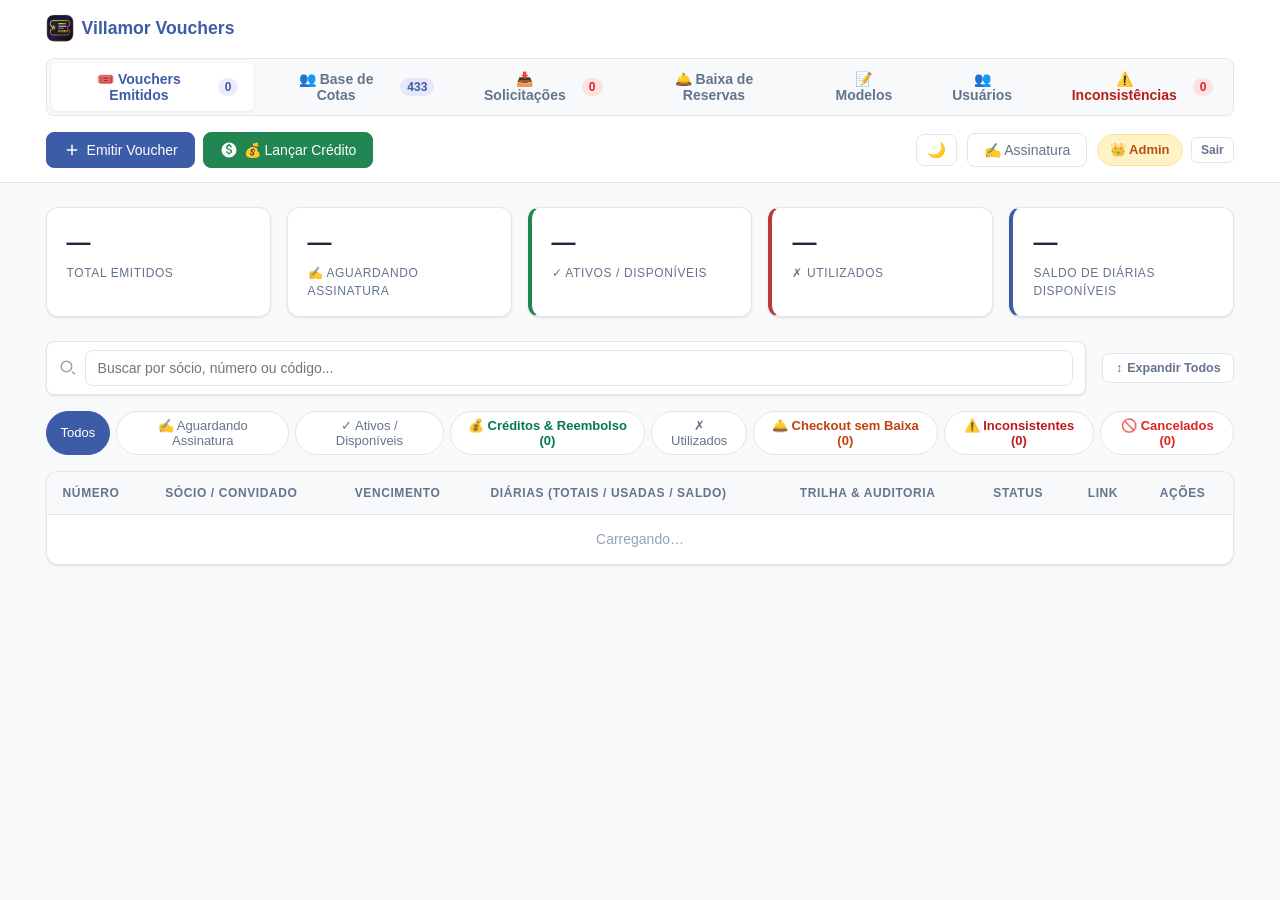
==== commit a9d3d718: "feat: lancamento de credito de reservas, baixa de saldo e emissao de comprovante com extrato" ====
--- a/index.html
+++ b/index.html
@@ -11,7 +11,7 @@
   <link rel="icon" type="image/png" sizes="32x32" href="favicon.png?v=20261022_09" />
   <link rel="shortcut icon" href="favicon.ico?v=20261022_09" />
   <link rel="apple-touch-icon" sizes="180x180" href="apple-touch-icon.png?v=20261022_09" />
-  <link rel="stylesheet" href="style.css?v=20261103_02" />
+  <link rel="stylesheet" href="style.css?v=20261105_01" />
 </head>
 <body>
 
@@ -180,11 +180,15 @@
         </div>
       </div>
 
-      <!-- Ação Principal (Emitir Voucher) -->
-      <div class="header-cta-row">
+      <!-- Ação Principal (Emitir Voucher / Lançar Crédito) -->
+      <div class="header-cta-row" style="display:flex;gap:8px;align-items:center;">
         <button class="btn btn-primary btn-emitir-top" id="btnNovo">
           <svg xmlns="http://www.w3.org/2000/svg" viewBox="0 0 24 24" fill="currentColor" width="18" height="18"><path d="M11 11V5h2v6h6v2h-6v6h-2v-6H5v-2z"/></svg>
           Emitir Voucher
+        </button>
+        <button class="btn btn-primary btn-emitir-top" id="btnNovoCredito" style="background:#228653;border-color:#228653;" title="Lançar crédito de reservas ou consumo para cliente">
+          <svg xmlns="http://www.w3.org/2000/svg" viewBox="0 0 24 24" fill="currentColor" width="18" height="18"><path d="M12 2a10 10 0 1 0 10 10A10 10 0 0 0 12 2zm1 14.93V18h-2v-1.07A4 4 0 0 1 8 13.5h2a2 2 0 0 0 4 0c0-1.5-1.5-1.5-3-2s-3-1-3-3a3.5 3.5 0 0 1 3-3.43V4h2v1.07A4 4 0 0 1 16 8.5h-2a2 2 0 0 0-4 0c0 1.5 1.5 1.5 3 2s3 1 3 3a3.5 3.5 0 0 1-3 3.43z"/></svg>
+          💰 Lançar Crédito
         </button>
       </div>
 
@@ -515,9 +519,14 @@
             <h2 style="font-size:1.1rem;margin-bottom:.5rem;">🛎️ Painel da Equipe de Reservas</h2>
             <p style="color:var(--text-2);margin-bottom:1.25rem;">Consulte o voucher pelo número, código ou nome do sócio para registrar a hospedagem e dar baixa nas diárias.</p>
           </div>
-          <button class="btn btn-primary" id="btnSolicitarVoucherReservas">
-            📢 Solicitar Voucher para Sócio
-          </button>
+          <div style="display:flex;gap:8px;flex-wrap:wrap;">
+            <button class="btn btn-primary" id="btnSolicitarVoucherReservas">
+              📢 Solicitar Voucher para Sócio
+            </button>
+            <button class="btn btn-primary" id="btnLancarCreditoReservas" style="background:#228653;border-color:#228653;" title="Lançar crédito de reservas ou consumo para cliente sócio ou avulso">
+              💰 Lançar Crédito de Reservas
+            </button>
+          </div>
         </div>
 
         <div class="search-wrap" style="max-width:500px;margin-bottom:1rem;">
@@ -692,6 +701,22 @@
               </label>
               <input type="number" id="inputValorCredito" min="1" step="0.01" placeholder="Ex: 1000.00" oninput="aoMudarValorCreditoModal()" style="background:#fff;border-color:#86efac;font-weight:700;color:#166534;" />
               <small id="lblValorCreditoExtenso" style="font-weight:700;color:#047857;display:block;margin-top:3px;font-size:.74rem;"></small>
+            </div>
+          </div>
+
+          <div class="form-row" style="margin-top:.75rem;margin-bottom:0;">
+            <div class="form-group" style="flex:1;margin-bottom:0;">
+              <label for="inputOrigemCredito" style="font-size:.78rem;font-weight:700;color:#166534;">
+                Origem / Motivo da Concessão do Crédito *
+              </label>
+              <select id="inputOrigemCredito" style="width:100%;padding:.45rem;border:1px solid #86efac;border-radius:6px;background:#fff;font-weight:600;color:#166534;">
+                <option value="Crédito de Reservas (Ganho / Bonificação)">🎁 Crédito de Reservas (Ganho / Bonificação)</option>
+                <option value="Cancelamento de Reserva com Retenção de Saldo">🛎️ Cancelamento de Reserva com Retenção de Saldo</option>
+                <option value="Reembolso de Cota RSM">💼 Reembolso de Cota RSM</option>
+                <option value="Compensação de Diária / Cortesia da Diretoria">🤝 Compensação de Diária / Cortesia da Diretoria</option>
+                <option value="Crédito Avulso de Consumo / Hóspede">🍽️ Crédito Avulso de Consumo / Hóspede</option>
+                <option value="Outro Motivo">📝 Outro Motivo (especificar nas observações)</option>
+              </select>
             </div>
           </div>
         </div>
@@ -934,7 +959,40 @@
       </form>
     </div>
   </div>
-      </form>
+
+  <!-- ── Modal Comprovante / Sucesso do Abatimento de Crédito ── -->
+  <div class="modal-overlay hidden" id="modalSucessoBaixaCredito">
+    <div class="modal" style="max-width:520px;text-align:center;">
+      <div style="font-size:3rem;margin-bottom:.5rem;">🎉</div>
+      <h2 style="font-size:1.25rem;color:var(--text-1);margin-bottom:.25rem;">Abatimento Registrado com Sucesso!</h2>
+      <p id="sucessoBaixaSocio" style="color:var(--text-2);font-size:.9rem;margin-bottom:1.25rem;">—</p>
+
+      <div style="background:#f2f8f4;border:1.5px solid #c4e4d0;border-radius:10px;padding:1rem 1.25rem;margin-bottom:1.25rem;text-align:left;">
+        <div style="display:flex;justify-content:space-between;align-items:center;margin-bottom:.5rem;border-bottom:1px dashed #c4e4d0;padding-bottom:.5rem;">
+          <span style="font-size:.82rem;color:var(--text-2);">Valor Abatido:</span>
+          <strong id="sucessoBaixaValorAbatido" style="font-size:1rem;color:#b83a3a;">—</strong>
+        </div>
+        <div style="display:flex;justify-content:space-between;align-items:center;margin-bottom:.5rem;border-bottom:1px dashed #c4e4d0;padding-bottom:.5rem;">
+          <span style="font-size:.82rem;color:var(--text-2);">Finalidade:</span>
+          <strong id="sucessoBaixaTipoGasto" style="font-size:.85rem;color:var(--text-1);">—</strong>
+        </div>
+        <div style="display:flex;justify-content:space-between;align-items:center;">
+          <span style="font-size:.85rem;font-weight:700;color:#1e6d42;">Saldo Atual Disponível:</span>
+          <strong id="sucessoBaixaSaldoAtual" style="font-size:1.25rem;color:#1e6d42;font-weight:900;">—</strong>
+        </div>
+      </div>
+
+      <div style="display:flex;flex-direction:column;gap:.6rem;">
+        <a id="btnAbrirComprovanteAposBaixa" href="#" target="_blank" class="btn btn-primary btn-full" style="background:#228653;border-color:#228653;font-size:.9rem;padding:.6rem 1rem;">
+          📄 Abrir / Imprimir Comprovante de Saldo
+        </a>
+        <button type="button" class="btn btn-notif-whatsapp btn-full" id="btnWhatsAposBaixa" style="justify-content:center;font-size:.85rem;padding:.55rem 1rem;">
+          📲 Enviar Comprovante no WhatsApp do Cliente
+        </button>
+        <button type="button" class="btn btn-ghost btn-full" onclick="fecharModalSucessoBaixaCredito()" style="font-size:.85rem;">
+          Concluir e Fechar
+        </button>
+      </div>
     </div>
   </div>
 
@@ -1340,6 +1398,6 @@
   <script src="https://cdn.jsdelivr.net/npm/@supabase/supabase-js@2/dist/umd/supabase.js"></script>
   <script src="config.js?v=20261025_01"></script>
   <script src="cotas_dados.js?v=20261025_01"></script>
-  <script src="app.js?v=20261103_02"></script>
+  <script src="app.js?v=20261105_01"></script>
 </body>
 </html>
--- a/style.css
+++ b/style.css
@@ -1348,9 +1348,6 @@
     font-weight: 700;
     border-radius: 8px;
   }
-    border-radius: 8px;
-    order: 2;
-  }
 
   /* Abas de Navegação no Mobile (Pills com scroll suave) */
   .main-nav {
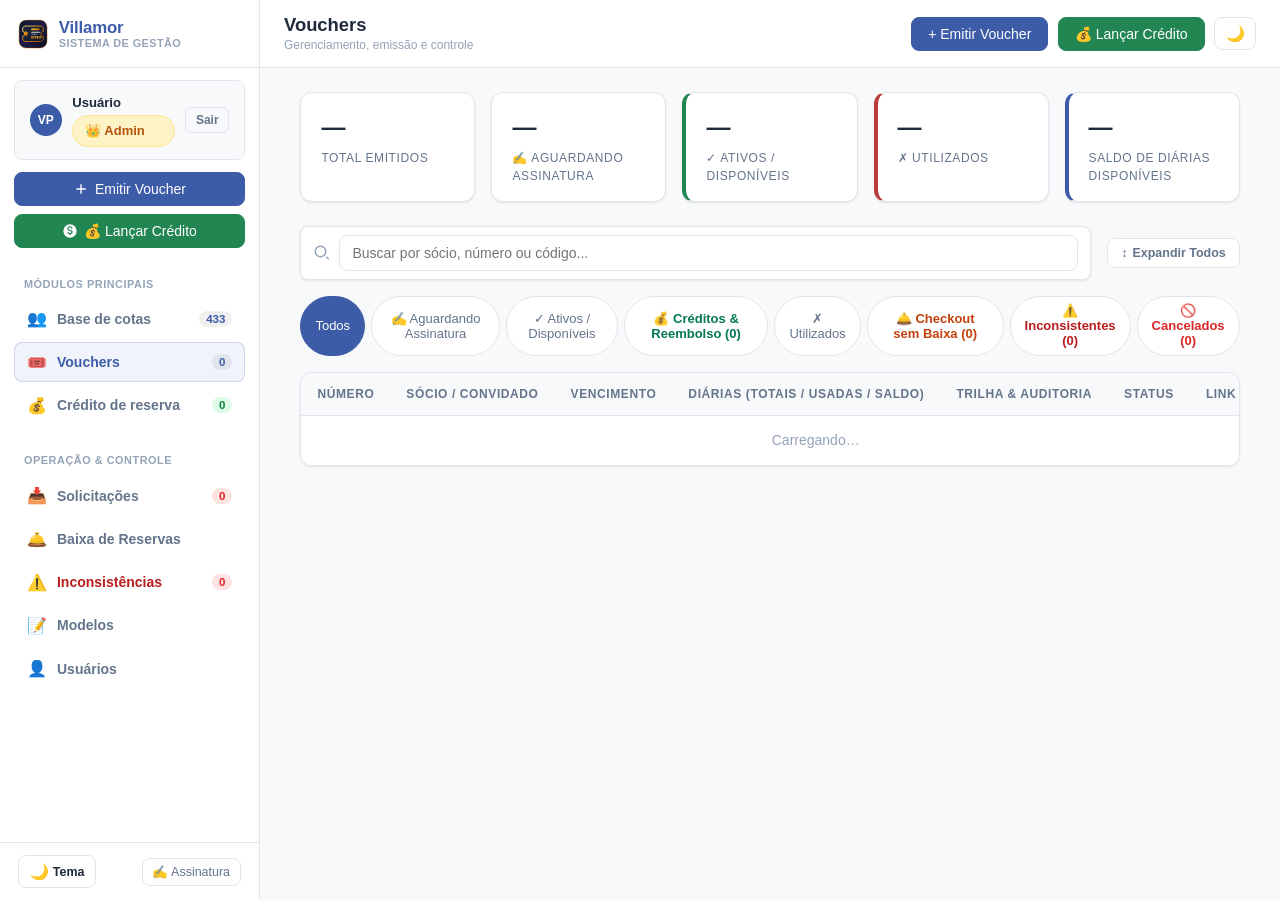
==== commit e624fdb9: "feat: menu lateral com base de cotas (1), vouchers (2), credito de reserva (3) e correcao do lancame" ====
--- a/index.html
+++ b/index.html
@@ -11,7 +11,7 @@
   <link rel="icon" type="image/png" sizes="32x32" href="favicon.png?v=20261022_09" />
   <link rel="shortcut icon" href="favicon.ico?v=20261022_09" />
   <link rel="apple-touch-icon" sizes="180x180" href="apple-touch-icon.png?v=20261022_09" />
-  <link rel="stylesheet" href="style.css?v=20261105_01" />
+  <link rel="stylesheet" href="style.css?v=20261105_02" />
 </head>
 <body>
 
@@ -124,12 +124,18 @@
     </div>
   </div>
 
-  <!-- ── Header ─────────────────────────────────────────────────── -->
-  <header class="header">
-    <div class="header-inner">
-      <div class="header-top-row">
-        <div class="brand">
-          <svg xmlns="http://www.w3.org/2000/svg" viewBox="0 0 64 64" width="28" height="28" fill="none" style="flex-shrink:0;">
+  <!-- ── Estrutura com Menu Lateral (Sidebar) & Área Principal ───── -->
+  <div class="app-shell">
+    
+    <!-- Backdrop para fechar menu no mobile -->
+    <div class="sidebar-backdrop" id="sidebarBackdrop" onclick="fecharSidebarMobile()"></div>
+
+    <!-- ─── MENU LATERAL (SIDEBAR) ────────────────────────── -->
+    <aside class="sidebar" id="appSidebar">
+      <!-- Topo da Sidebar (Logo & Fechar Mobile) -->
+      <div class="sidebar-header">
+        <div class="sidebar-brand">
+          <svg xmlns="http://www.w3.org/2000/svg" viewBox="0 0 64 64" width="30" height="30" fill="none" style="flex-shrink:0;">
             <defs>
               <linearGradient id="brandBgGrad" x1="0%" y1="0%" x2="100%" y2="100%">
                 <stop offset="0%" stop-color="#0f172a"/>
@@ -163,68 +169,139 @@
               <rect x="47.6" y="36.5" width="2.4" height="5.5" rx="0.8"/>
             </g>
           </svg>
-          <span class="brand-text">Villamor Vouchers</span>
-        </div>
-
-        <div class="header-user-controls">
-          <button class="btn-theme-toggle" id="btnThemeToggle" title="Alternar Modo Escuro / Claro">
+          <div class="brand-title-wrap">
+            <span class="brand-text">Villamor</span>
+            <span class="brand-sub">Sistema de Gestão</span>
+          </div>
+        </div>
+        <button class="btn-sidebar-close" id="btnFecharSidebar" onclick="fecharSidebarMobile()" title="Fechar Menu">✕</button>
+      </div>
+
+      <!-- Card do Usuário Logado -->
+      <div class="sidebar-user-box">
+        <div class="sidebar-user-avatar">
+          <span id="sidebarUserInitials">VP</span>
+        </div>
+        <div class="sidebar-user-meta">
+          <strong id="sidebarUserName" class="sidebar-user-name">Usuário</strong>
+          <span class="perfil-badge perfil-admin" id="perfilBadge">👑 Admin</span>
+        </div>
+        <button class="btn-trocar-perfil" id="btnTrocarPerfil" title="Sair do perfil atual">Sair</button>
+      </div>
+
+      <!-- Ações Rápidas na Sidebar -->
+      <div class="sidebar-quick-actions">
+        <button class="btn btn-primary btn-sidebar-action" id="btnNovo" onclick="abrirModalNovo('diarias')">
+          <svg xmlns="http://www.w3.org/2000/svg" viewBox="0 0 24 24" fill="currentColor" width="16" height="16"><path d="M11 11V5h2v6h6v2h-6v6h-2v-6H5v-2z"/></svg>
+          <span>Emitir Voucher</span>
+        </button>
+        <button class="btn btn-primary btn-sidebar-action" id="btnNovoCredito" onclick="abrirModalNovoCredito()" style="background:#228653;border-color:#228653;" title="Lançar crédito de reservas ou consumo">
+          <svg xmlns="http://www.w3.org/2000/svg" viewBox="0 0 24 24" fill="currentColor" width="16" height="16"><path d="M12 2a10 10 0 1 0 10 10A10 10 0 0 0 12 2zm1 14.93V18h-2v-1.07A4 4 0 0 1 8 13.5h2a2 2 0 0 0 4 0c0-1.5-1.5-1.5-3-2s-3-1-3-3a3.5 3.5 0 0 1 3-3.43V4h2v1.07A4 4 0 0 1 16 8.5h-2a2 2 0 0 0-4 0c0 1.5 1.5 1.5 3 2s3 1 3 3a3.5 3.5 0 0 1-3 3.43z"/></svg>
+          <span>💰 Lançar Crédito</span>
+        </button>
+      </div>
+
+      <!-- ── Navegação do Menu Lateral ── -->
+      <nav class="sidebar-nav">
+        <div class="sidebar-group-title">MÓDULOS PRINCIPAIS</div>
+
+        <!-- 1 MENU: Base de Cotas -->
+        <button class="sidebar-nav-btn" id="tabNavCotas" onclick="mudarAba('cotas')">
+          <span class="nav-icon">👥</span>
+          <span class="nav-label">Base de cotas</span>
+          <span class="nav-counter" id="badgeTotalCotas">433</span>
+        </button>
+
+        <!-- 2 MENU: Vouchers -->
+        <button class="sidebar-nav-btn active" id="tabNavVouchers" onclick="mudarAba('vouchers')">
+          <span class="nav-icon">🎟️</span>
+          <span class="nav-label">Vouchers</span>
+          <span class="nav-counter" id="badgeTotalVouchers">0</span>
+        </button>
+
+        <!-- 3 MENU: Crédito de reserva -->
+        <button class="sidebar-nav-btn" id="tabNavCreditos" onclick="mudarAba('creditos')">
+          <span class="nav-icon">💰</span>
+          <span class="nav-label">Crédito de reserva</span>
+          <span class="nav-counter" id="badgeTotalCreditos" style="background:#dcfce7;color:#15803d;font-weight:700;">0</span>
+        </button>
+
+        <div class="sidebar-group-title" style="margin-top:1rem;">OPERAÇÃO & CONTROLE</div>
+
+        <!-- 4 MENU: Solicitações -->
+        <button class="sidebar-nav-btn" id="tabNavSolicitacoes" onclick="mudarAba('solicitacoes')">
+          <span class="nav-icon">📥</span>
+          <span class="nav-label">Solicitações</span>
+          <span class="nav-counter" id="badgeTotalSolicitacoes" style="background:#fee2e2;color:#dc2626;">0</span>
+        </button>
+
+        <!-- 5 MENU: Baixa de Reservas -->
+        <button class="sidebar-nav-btn" id="tabNavReservas" onclick="mudarAba('reservas')">
+          <span class="nav-icon">🛎️</span>
+          <span class="nav-label">Baixa de Reservas</span>
+          <span class="nav-counter" id="badgeTotalReservasAlerta" style="display:none;background:#ffedd5;color:#c2410c;font-weight:700;">0</span>
+        </button>
+
+        <!-- 6 MENU: Inconsistências -->
+        <button class="sidebar-nav-btn" id="tabNavInconsistencias" onclick="mudarAba('inconsistencias')" style="color:#b91c1c;">
+          <span class="nav-icon">⚠️</span>
+          <span class="nav-label">Inconsistências</span>
+          <span class="nav-counter" id="badgeTotalInconsistencias" style="background:#fee2e2;color:#dc2626;font-weight:700;">0</span>
+        </button>
+
+        <!-- 7 MENU: Modelos -->
+        <button class="sidebar-nav-btn" id="tabNavModelos" onclick="mudarAba('modelos')">
+          <span class="nav-icon">📝</span>
+          <span class="nav-label">Modelos</span>
+        </button>
+
+        <!-- 8 MENU: Usuários -->
+        <button class="sidebar-nav-btn" id="tabNavUsuarios" onclick="mudarAba('usuarios')">
+          <span class="nav-icon">👤</span>
+          <span class="nav-label">Usuários</span>
+        </button>
+      </nav>
+
+      <!-- Rodapé da Sidebar -->
+      <div class="sidebar-footer">
+        <button class="btn-theme-toggle" id="btnThemeToggle" title="Alternar Modo Escuro / Claro">
+          🌙 <span class="theme-text" style="font-size:.78rem;font-weight:600;margin-left:4px;">Tema</span>
+        </button>
+        <button class="btn btn-ghost" id="btnAssinaturaAdmin" title="Configurar Assinatura Oficial" style="font-size:.78rem;padding:.35rem .6rem;">
+          ✍️ Assinatura
+        </button>
+      </div>
+    </aside>
+
+    <!-- ─── ÁREA PRINCIPAL DA APLICAÇÃO (CONTEÚDO) ─────────── -->
+    <div class="app-main-wrapper">
+      
+      <!-- Topbar Superior (Cabeçalho da Tela Ativa) -->
+      <header class="app-topbar">
+        <div class="topbar-left">
+          <button class="btn-hamburger" id="btnHamburger" onclick="abrirSidebarMobile()" title="Abrir menu lateral">
+            <svg xmlns="http://www.w3.org/2000/svg" viewBox="0 0 24 24" width="22" height="22" fill="currentColor"><path d="M3 4h18v2H3V4zm0 7h18v2H3v-2zm0 7h18v2H3v-2z"/></svg>
+          </button>
+          <div class="topbar-title-wrap">
+            <h1 class="topbar-title" id="topbarTitle">Vouchers</h1>
+            <span class="topbar-subtitle" id="topbarSubtitle">Gerenciamento, emissão e controle</span>
+          </div>
+        </div>
+
+        <div class="topbar-right">
+          <button class="btn btn-sm btn-primary" onclick="abrirModalNovo('diarias')" id="btnNovoTopbar">
+            + Emitir Voucher
+          </button>
+          <button class="btn btn-sm btn-primary" onclick="abrirModalNovoCredito()" id="btnNovoCreditoTopbar" style="background:#228653;border-color:#228653;">
+            💰 Lançar Crédito
+          </button>
+          <button class="btn-theme-toggle" id="btnThemeToggleTopbar" onclick="alternarTema()" title="Alternar Modo Escuro / Claro">
             🌙
           </button>
-          <button class="btn btn-ghost" id="btnAssinaturaAdmin" title="Configurar Assinatura Oficial">
-            ✍️ Assinatura
-          </button>
-          <div class="perfil-badge-wrap">
-            <span class="perfil-badge perfil-admin" id="perfilBadge">👑 Admin</span>
-            <button class="btn-trocar-perfil" id="btnTrocarPerfil">Sair</button>
-          </div>
-        </div>
-      </div>
-
-      <!-- Ação Principal (Emitir Voucher / Lançar Crédito) -->
-      <div class="header-cta-row" style="display:flex;gap:8px;align-items:center;">
-        <button class="btn btn-primary btn-emitir-top" id="btnNovo">
-          <svg xmlns="http://www.w3.org/2000/svg" viewBox="0 0 24 24" fill="currentColor" width="18" height="18"><path d="M11 11V5h2v6h6v2h-6v6h-2v-6H5v-2z"/></svg>
-          Emitir Voucher
-        </button>
-        <button class="btn btn-primary btn-emitir-top" id="btnNovoCredito" style="background:#228653;border-color:#228653;" title="Lançar crédito de reservas ou consumo para cliente">
-          <svg xmlns="http://www.w3.org/2000/svg" viewBox="0 0 24 24" fill="currentColor" width="18" height="18"><path d="M12 2a10 10 0 1 0 10 10A10 10 0 0 0 12 2zm1 14.93V18h-2v-1.07A4 4 0 0 1 8 13.5h2a2 2 0 0 0 4 0c0-1.5-1.5-1.5-3-2s-3-1-3-3a3.5 3.5 0 0 1 3-3.43V4h2v1.07A4 4 0 0 1 16 8.5h-2a2 2 0 0 0-4 0c0 1.5 1.5 1.5 3 2s3 1 3 3a3.5 3.5 0 0 1-3 3.43z"/></svg>
-          💰 Lançar Crédito
-        </button>
-      </div>
-
-      <!-- Abas de Navegação -->
-      <nav class="main-nav">
-        <button class="nav-btn active" id="tabNavVouchers">
-          <span>🎟️ Vouchers Emitidos</span>
-          <span class="nav-counter" id="badgeTotalVouchers">0</span>
-        </button>
-        <button class="nav-btn" id="tabNavCotas">
-          <span>👥 Base de Cotas</span>
-          <span class="nav-counter" id="badgeTotalCotas">433</span>
-        </button>
-        <button class="nav-btn" id="tabNavSolicitacoes">
-          <span>📥 Solicitações</span>
-          <span class="nav-counter" id="badgeTotalSolicitacoes" style="background:#fee2e2;color:#dc2626;">0</span>
-        </button>
-        <button class="nav-btn" id="tabNavReservas">
-          <span>🛎️ Baixa de Reservas</span>
-          <span class="nav-counter" id="badgeTotalReservasAlerta" style="display:none;background:#ffedd5;color:#c2410c;font-weight:700;">0</span>
-        </button>
-        <button class="nav-btn" id="tabNavModelos">
-          <span>📝 Modelos</span>
-        </button>
-        <button class="nav-btn" id="tabNavUsuarios">
-          <span>👥 Usuários</span>
-        </button>
-        <button class="nav-btn" id="tabNavInconsistencias" style="color:#b91c1c;">
-          <span>⚠️ Inconsistências</span>
-          <span class="nav-counter" id="badgeTotalInconsistencias" style="background:#fee2e2;color:#dc2626;font-weight:700;">0</span>
-        </button>
-      </nav>
-    </div>
-  </header>
-
-  <main class="container">
+        </div>
+      </header>
+
+      <main class="container">
 
     <!-- Banner de Alerta: Vouchers Aguardando Assinatura do Márcio Pimenta -->
     <div id="bannerAlertaAguardandoAssinatura" class="hidden" style="margin-bottom:1.25rem;">
@@ -388,7 +465,86 @@
     </section>
 
     <!-- ════════════════════════════════════════════════════════════ -->
-    <!-- ABA 3: SOLICITAÇÕES DE VOUCHERS (RESERVAS ➔ PÓS VENDA)      -->
+    <!-- MENU 3: CRÉDITO DE RESERVA & CONSUMO                         -->
+    <!-- ════════════════════════════════════════════════════════════ -->
+    <section id="secaoCreditos" class="hidden">
+      <div style="display:flex;justify-content:space-between;align-items:center;margin-bottom:1.25rem;flex-wrap:wrap;gap:1rem;">
+        <div>
+          <h2 style="font-size:1.15rem;margin-bottom:.25rem;color:var(--text-1);display:flex;align-items:center;gap:8px;">
+            <span>💰 Painel de Crédito de Reservas & Consumo</span>
+            <span class="badge badge-green" style="font-size:.7rem;">Financeiro & Hospedagem</span>
+          </h2>
+          <p style="color:var(--text-2);font-size:.875rem;margin:0;">
+            Gerencie créditos em R$, bonificações, retenções de cancelamento, reembolsos de cotas e concessões para hóspedes avulsos e sócios.
+          </p>
+        </div>
+        <button class="btn btn-primary" onclick="abrirModalNovoCredito()" style="background:#228653;border-color:#228653;font-size:.875rem;padding:.55rem 1.15rem;" title="Lançar crédito de reservas ou consumo">
+          💰 Lançar Novo Crédito
+        </button>
+      </div>
+
+      <!-- Stats Créditos -->
+      <div class="stats-bar">
+        <div class="stat-card" style="border-left:4px solid #16a34a;cursor:pointer;" onclick="filtrarCreditosStatusRapido('')" title="Ver todos os créditos">
+          <span class="stat-value" id="statCreditoTotal" style="color:#16a34a;">R$ 0,00</span>
+          <span class="stat-label">Total Concedido em R$</span>
+        </div>
+        <div class="stat-card stat-green" style="border-left:4px solid #22c55e;cursor:pointer;" onclick="filtrarCreditosStatusRapido('disponivel')" title="Ver créditos com saldo ativo">
+          <span class="stat-value" id="statCreditoSaldoAtivo" style="color:#15803d;">R$ 0,00</span>
+          <span class="stat-label">💰 Saldo Ativo Disponível</span>
+        </div>
+        <div class="stat-card stat-red" style="border-left:4px solid #dc2626;cursor:pointer;" onclick="filtrarCreditosStatusRapido('zerado')" title="Ver valor já abatido">
+          <span class="stat-value" id="statCreditoUtilizado" style="color:#dc2626;">R$ 0,00</span>
+          <span class="stat-label">💳 Total Já Abatido</span>
+        </div>
+        <div class="stat-card stat-blue" style="border-left:4px solid #2563eb;">
+          <span class="stat-value" id="statCreditoQtdAtivos">0</span>
+          <span class="stat-label">Créditos com Saldo</span>
+        </div>
+      </div>
+
+      <!-- Filtros Créditos -->
+      <div class="filters">
+        <div class="search-wrap">
+          <svg xmlns="http://www.w3.org/2000/svg" viewBox="0 0 24 24" fill="currentColor" width="18" height="18"><path d="M10 2a8 8 0 1 1 0 16A8 8 0 0 1 10 2zm0 2a6 6 0 1 0 0 12A6 6 0 0 0 10 4zm8.293 12.293 3.414 3.414-1.414 1.414-3.414-3.414 1.414-1.414z"/></svg>
+          <input type="text" id="inputBuscaCreditos" placeholder="Buscar por cliente, CPF, voucher # ou código..." />
+        </div>
+        <button type="button" class="btn-toggle-all-cards" id="btnToggleTodosCardsCreditos" onclick="toggleTodosCardsCreditos()" title="Expandir ou diminuir todos os cartões">
+          ↕️ <span id="lblToggleTodosCreditos">Diminuir Todos</span>
+        </button>
+        <div class="filter-tabs">
+          <button class="tab active" data-status-cred="" onclick="filtrarCreditosStatusRapido('')">Todos (<span id="countFiltroCreditosTodos">0</span>)</button>
+          <button class="tab" data-status-cred="disponivel" onclick="filtrarCreditosStatusRapido('disponivel')" style="color:#15803d;font-weight:700;">✓ Com Saldo (<span id="countFiltroCreditosComSaldo">0</span>)</button>
+          <button class="tab" data-status-cred="socio" onclick="filtrarCreditosStatusRapido('socio')">👤 Sócios Cotistas</button>
+          <button class="tab" data-status-cred="avulso" onclick="filtrarCreditosStatusRapido('avulso')">⭐ Não-Sócios (Avulsos)</button>
+          <button class="tab" data-status-cred="zerado" onclick="filtrarCreditosStatusRapido('zerado')">✓ Saldo Zerado</button>
+        </div>
+      </div>
+
+      <!-- Tabela / Cards de Créditos -->
+      <div class="table-wrap table-responsive-cards">
+        <table class="table">
+          <thead>
+            <tr>
+              <th>Voucher</th>
+              <th>Beneficiário</th>
+              <th>Validade</th>
+              <th>Concedido (R$)</th>
+              <th>Abatido (R$)</th>
+              <th>Saldo Disponível</th>
+              <th>Extrato de Uso</th>
+              <th>Ações</th>
+            </tr>
+          </thead>
+          <tbody id="tbodyCreditos">
+            <tr><td colspan="8" class="empty">Carregando créditos…</td></tr>
+          </tbody>
+        </table>
+      </div>
+    </section>
+
+    <!-- ════════════════════════════════════════════════════════════ -->
+    <!-- ABA: SOLICITAÇÕES DE VOUCHERS (RESERVAS ➔ PÓS VENDA)        -->
     <!-- ════════════════════════════════════════════════════════════ -->
     <section id="secaoSolicitacoes" class="hidden">
       <div style="display:flex;justify-content:space-between;align-items:center;margin-bottom:1.25rem;flex-wrap:wrap;gap:1rem;">
@@ -609,7 +765,9 @@
       </div>
     </section>
 
-  </main>
+      </main>
+    </div> <!-- .app-main-wrapper -->
+  </div> <!-- .app-shell -->
 
   <!-- ── Modal Emitir / Editar Voucher (Layout Amplo & Responsivo) ── -->
   <div class="modal-overlay hidden" id="modalOverlay">
@@ -1398,6 +1556,6 @@
   <script src="https://cdn.jsdelivr.net/npm/@supabase/supabase-js@2/dist/umd/supabase.js"></script>
   <script src="config.js?v=20261025_01"></script>
   <script src="cotas_dados.js?v=20261025_01"></script>
-  <script src="app.js?v=20261105_01"></script>
+  <script src="app.js?v=20261105_02"></script>
 </body>
 </html>
--- a/style.css
+++ b/style.css
@@ -137,27 +137,304 @@
   line-height: 1.5;
 }
 
-/* ─── Header & Navegação Principal ─────────────────────────── */
+/* ─── Layout com Menu Lateral (Sidebar) & Topbar ────────────── */
+.app-shell {
+  display: flex;
+  min-height: 100vh;
+  width: 100%;
+}
+
+.sidebar {
+  width: 260px;
+  min-width: 260px;
+  background: var(--surface);
+  border-right: 1px solid var(--border);
+  display: flex;
+  flex-direction: column;
+  height: 100vh;
+  position: sticky;
+  top: 0;
+  z-index: 150;
+  transition: transform 0.25s cubic-bezier(0.4, 0, 0.2, 1);
+  overflow-y: auto;
+}
+
+.sidebar-header {
+  padding: 1.1rem 1.15rem;
+  display: flex;
+  align-items: center;
+  justify-content: space-between;
+  border-bottom: 1px solid var(--border);
+}
+
+.sidebar-brand {
+  display: flex;
+  align-items: center;
+  gap: 0.65rem;
+  text-decoration: none;
+}
+
+.brand-title-wrap {
+  display: flex;
+  flex-direction: column;
+  line-height: 1.15;
+}
+
+.brand-title-wrap .brand-text {
+  font-size: 1.05rem;
+  font-weight: 800;
+  color: var(--primary);
+  letter-spacing: -0.01em;
+}
+
+.brand-title-wrap .brand-sub {
+  font-size: 0.68rem;
+  font-weight: 600;
+  color: var(--text-3);
+  text-transform: uppercase;
+  letter-spacing: 0.04em;
+}
+
+.btn-sidebar-close {
+  display: none;
+  background: transparent;
+  border: none;
+  font-size: 1.25rem;
+  color: var(--text-2);
+  cursor: pointer;
+  padding: 4px;
+}
+
+/* User Box in Sidebar */
+.sidebar-user-box {
+  padding: 0.75rem 0.95rem;
+  margin: 0.75rem 0.85rem;
+  background: var(--bg);
+  border: 1px solid var(--border);
+  border-radius: var(--radius-sm);
+  display: flex;
+  align-items: center;
+  gap: 0.65rem;
+}
+
+.sidebar-user-avatar {
+  width: 32px;
+  height: 32px;
+  border-radius: 50%;
+  background: var(--primary);
+  color: #fff;
+  font-weight: 800;
+  font-size: 0.75rem;
+  display: flex;
+  align-items: center;
+  justify-content: center;
+  flex-shrink: 0;
+}
+
+.sidebar-user-meta {
+  flex: 1;
+  min-width: 0;
+  display: flex;
+  flex-direction: column;
+  gap: 2px;
+}
+
+.sidebar-user-name {
+  font-size: 0.82rem;
+  font-weight: 700;
+  color: var(--text-1);
+  white-space: nowrap;
+  overflow: hidden;
+  text-overflow: ellipsis;
+}
+
+/* Sidebar Quick Actions */
+.sidebar-quick-actions {
+  padding: 0 0.85rem 0.75rem;
+  display: flex;
+  flex-direction: column;
+  gap: 0.45rem;
+}
+
+.btn-sidebar-action {
+  width: 100%;
+  justify-content: center;
+  font-size: 0.82rem;
+  padding: 0.5rem 0.75rem;
+  font-weight: 700;
+  border-radius: var(--radius-sm);
+  display: inline-flex;
+  align-items: center;
+  gap: 6px;
+}
+
+/* Sidebar Nav */
+.sidebar-nav {
+  flex: 1;
+  overflow-y: auto;
+  padding: 0.5rem 0.85rem 1.5rem;
+  display: flex;
+  flex-direction: column;
+  gap: 3px;
+}
+
+.sidebar-group-title {
+  font-size: 0.68rem;
+  font-weight: 800;
+  color: var(--text-3);
+  letter-spacing: 0.05em;
+  padding: 0.5rem 0.65rem 0.25rem;
+  text-transform: uppercase;
+}
+
+.sidebar-nav-btn {
+  display: flex;
+  align-items: center;
+  gap: 0.65rem;
+  padding: 0.6rem 0.75rem;
+  border-radius: var(--radius-sm);
+  border: 1px solid transparent;
+  background: transparent;
+  color: var(--text-2);
+  font-size: 0.875rem;
+  font-weight: 600;
+  cursor: pointer;
+  width: 100%;
+  text-align: left;
+  transition: all 0.15s ease;
+}
+
+.sidebar-nav-btn:hover {
+  background: var(--bg);
+  color: var(--text-1);
+}
+
+.sidebar-nav-btn.active {
+  background: var(--primary-light);
+  color: var(--primary);
+  border-color: rgba(61, 92, 168, 0.2);
+  font-weight: 700;
+}
+
+body.dark-mode .sidebar-nav-btn.active {
+  background: rgba(61, 92, 168, 0.25);
+  color: #93c5fd;
+  border-color: rgba(147, 197, 253, 0.3);
+}
+
+.sidebar-nav-btn .nav-icon {
+  font-size: 1rem;
+  width: 20px;
+  text-align: center;
+  flex-shrink: 0;
+}
+
+.sidebar-nav-btn .nav-label {
+  flex: 1;
+  white-space: nowrap;
+  overflow: hidden;
+  text-overflow: ellipsis;
+}
+
+.sidebar-nav-btn .nav-counter {
+  margin-left: auto;
+  font-size: 0.72rem;
+  padding: 2px 7px;
+  border-radius: 99px;
+  background: rgba(0, 0, 0, 0.06);
+  font-weight: 700;
+}
+
+body.dark-mode .sidebar-nav-btn .nav-counter {
+  background: rgba(255, 255, 255, 0.1);
+}
+
+/* Sidebar Footer */
+.sidebar-footer {
+  padding: 0.75rem 1.15rem;
+  border-top: 1px solid var(--border);
+  display: flex;
+  align-items: center;
+  justify-content: space-between;
+  gap: 0.5rem;
+  background: var(--surface);
+}
+
+/* Main Area Wrapper */
+.app-main-wrapper {
+  flex: 1;
+  min-width: 0;
+  display: flex;
+  flex-direction: column;
+  background: var(--bg);
+  min-height: 100vh;
+}
+
+/* App Topbar */
+.app-topbar {
+  background: var(--surface);
+  border-bottom: 1px solid var(--border);
+  padding: 0.85rem 1.5rem;
+  display: flex;
+  align-items: center;
+  justify-content: space-between;
+  position: sticky;
+  top: 0;
+  z-index: 95;
+  backdrop-filter: blur(8px);
+}
+
+.topbar-left {
+  display: flex;
+  align-items: center;
+  gap: 0.85rem;
+}
+
+.btn-hamburger {
+  display: none;
+  background: transparent;
+  border: 1px solid var(--border);
+  border-radius: var(--radius-sm);
+  padding: 6px 8px;
+  cursor: pointer;
+  color: var(--text-1);
+}
+
+.topbar-title-wrap {
+  display: flex;
+  flex-direction: column;
+}
+
+.topbar-title {
+  font-size: 1.15rem;
+  font-weight: 800;
+  color: var(--text-1);
+  margin: 0;
+  line-height: 1.2;
+}
+
+.topbar-subtitle {
+  font-size: 0.75rem;
+  color: var(--text-3);
+  margin: 0;
+}
+
+.topbar-right {
+  display: flex;
+  align-items: center;
+  gap: 0.6rem;
+}
+
+/* Backdrop for Mobile */
+.sidebar-backdrop {
+  display: none;
+}
+
+/* Legacy fallback classes for backwards compatibility */
 .header {
   background: var(--surface);
   border-bottom: 1px solid var(--border);
-  position: sticky;
-  top: 0;
-  z-index: 100;
-}
-
-.header-inner {
-  max-width: 1560px;
-  width: 96%;
-  margin: 0 auto;
-  padding: .875rem 1.25rem;
-  display: flex;
-  align-items: center;
-  justify-content: space-between;
-  flex-wrap: wrap;
-  gap: 1rem;
-}
-
+}
 .brand {
   display: flex;
   align-items: center;
@@ -166,42 +443,6 @@
   font-weight: 700;
   color: var(--primary);
 }
-
-.main-nav {
-  display: flex;
-  align-items: center;
-  gap: .5rem;
-  background: var(--bg);
-  padding: 4px;
-  border-radius: var(--radius-sm);
-  border: 1px solid var(--border);
-}
-
-.nav-btn {
-  display: inline-flex;
-  align-items: center;
-  gap: .4rem;
-  padding: .5rem 1rem;
-  border-radius: 6px;
-  border: none;
-  background: transparent;
-  color: var(--text-2);
-  font-size: .875rem;
-  font-weight: 600;
-  cursor: pointer;
-  transition: all .15s;
-}
-
-.nav-btn:hover {
-  color: var(--text-1);
-}
-
-.nav-btn.active {
-  background: var(--surface);
-  color: var(--primary);
-  box-shadow: 0 1px 3px rgba(0,0,0,.08);
-}
-
 .nav-counter {
   background: rgba(79, 70, 229, 0.1);
   color: var(--primary);
@@ -209,6 +450,44 @@
   padding: 2px 7px;
   border-radius: 99px;
   font-weight: 700;
+}
+
+/* Responsive adjustments */
+@media (max-width: 992px) {
+  .sidebar {
+    position: fixed;
+    top: 0;
+    left: 0;
+    bottom: 0;
+    width: 280px;
+    transform: translateX(-100%);
+    box-shadow: var(--shadow-lg);
+  }
+
+  body.sidebar-open .sidebar {
+    transform: translateX(0);
+  }
+
+  .btn-sidebar-close {
+    display: block;
+  }
+
+  .btn-hamburger {
+    display: inline-flex;
+  }
+
+  body.sidebar-open .sidebar-backdrop {
+    display: block;
+    position: fixed;
+    inset: 0;
+    background: rgba(0, 0, 0, 0.45);
+    backdrop-filter: blur(2px);
+    z-index: 140;
+  }
+
+  #btnNovoTopbar, #btnNovoCreditoTopbar {
+    display: none;
+  }
 }
 
 /* Badges especiais de Cotas */
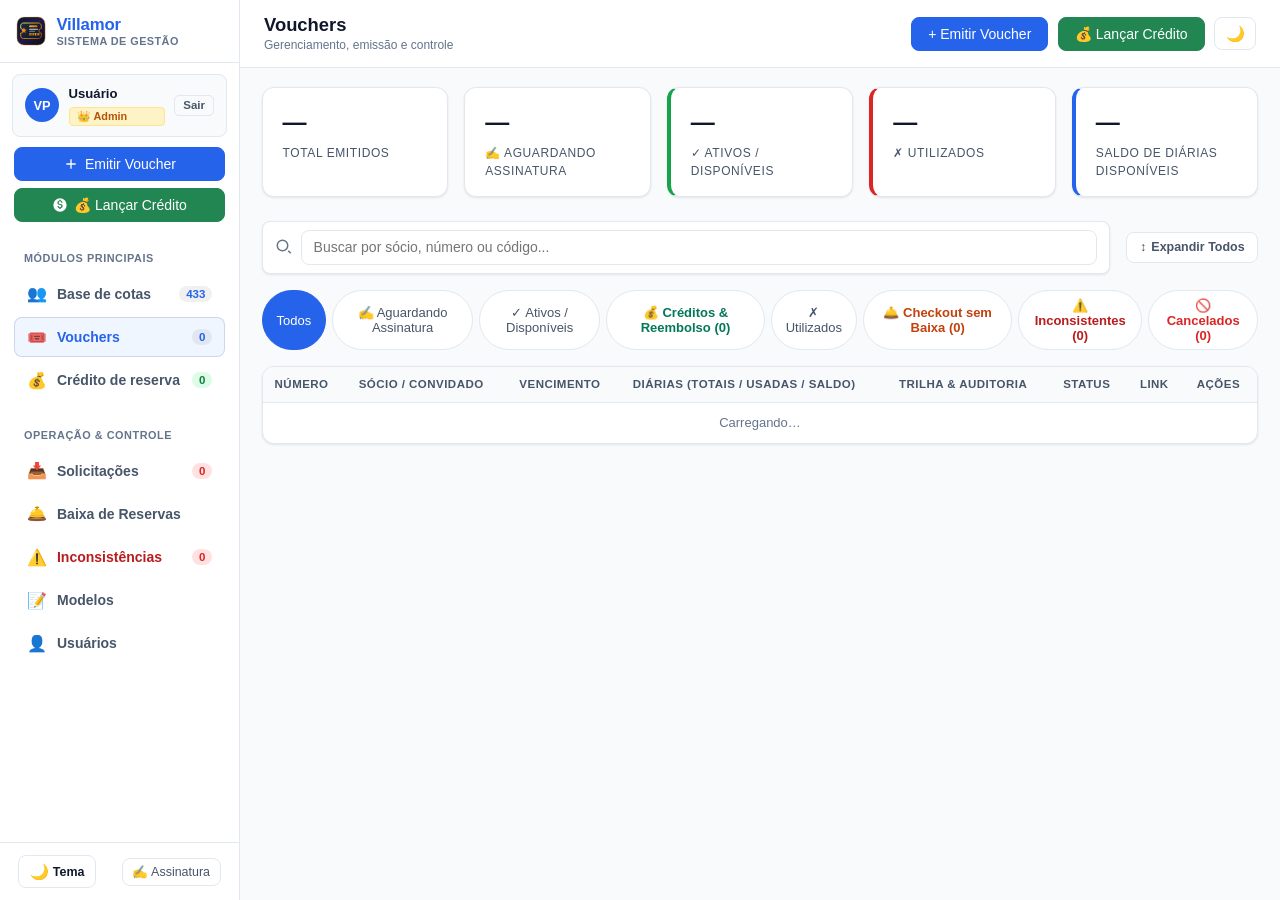
==== commit b1b46260: "feat: correcoes de contraste, modo claro/escuro, expandir/recolher desktop e ordenacao de solicitaco" ====
--- a/index.html
+++ b/index.html
@@ -11,7 +11,7 @@
   <link rel="icon" type="image/png" sizes="32x32" href="favicon.png?v=20261022_09" />
   <link rel="shortcut icon" href="favicon.ico?v=20261022_09" />
   <link rel="apple-touch-icon" sizes="180x180" href="apple-touch-icon.png?v=20261022_09" />
-  <link rel="stylesheet" href="style.css?v=20261105_02" />
+  <link rel="stylesheet" href="style.css?v=20261107_01" />
 </head>
 <body>
 
@@ -303,31 +303,6 @@
 
       <main class="container">
 
-    <!-- Banner de Alerta: Vouchers Aguardando Assinatura do Márcio Pimenta -->
-    <div id="bannerAlertaAguardandoAssinatura" class="hidden" style="margin-bottom:1.25rem;">
-      <!-- Preenchido dinamicamente via renderBannerAguardandoAssinatura() -->
-    </div>
-
-    <!-- Banner de Alerta para Gerência (Márcio) & Auditoria de Inconsistências -->
-    <div id="bannerAlertaInconsistencias" class="hidden" style="margin-bottom:1.25rem;">
-      <!-- Preenchido dinamicamente via renderBannerAlertaInconsistencias() -->
-    </div>
-
-    <!-- Banner de Notificação para Reservas: Vouchers Solicitados que foram Assinados pelo Admin -->
-    <div id="bannerAlertaReservasVouchersAssinados" class="hidden" style="margin-bottom:1.25rem;">
-      <!-- Preenchido dinamicamente via renderBannerReservasVouchersAssinados() -->
-    </div>
-
-    <!-- Banner Fila de Trabalho Pós Venda: Vouchers Aguardando Emissão -->
-    <div id="bannerPosVendaFila" class="hidden" style="margin-bottom:1.25rem;">
-      <!-- Preenchido dinamicamente via renderBannerPosVenda() -->
-    </div>
-
-    <!-- Banner de Alerta Operacional: Vouchers com Checkout Realizado e Sem Baixa -->
-    <div id="bannerAlertaCheckoutSemBaixa" class="hidden" style="margin-bottom:1.25rem;">
-      <!-- Preenchido dinamicamente via renderBannerCheckoutSemBaixa() -->
-    </div>
-
     <!-- ════════════════════════════════════════════════════════════ -->
     <!-- ABA 1: BASE DE COTAS / SÓCIOS                             -->
     <!-- ════════════════════════════════════════════════════════════ -->
@@ -394,6 +369,11 @@
     <!-- ABA 2: VOUCHERS EMITIDOS                                    -->
     <!-- ════════════════════════════════════════════════════════════ -->
     <section id="secaoVouchers">
+      <!-- Banner de Alerta: Vouchers Aguardando Assinatura do Márcio Pimenta -->
+      <div id="bannerAlertaAguardandoAssinatura" class="hidden" style="margin-bottom:1.25rem;">
+        <!-- Preenchido dinamicamente via renderBannerAguardandoAssinatura() -->
+      </div>
+
       <!-- Stats Vouchers -->
       <div class="stats-bar">
         <div class="stat-card" style="cursor:pointer;" onclick="filtrarVouchersStatusRapido('')" title="Ver todos os vouchers">
@@ -547,6 +527,11 @@
     <!-- ABA: SOLICITAÇÕES DE VOUCHERS (RESERVAS ➔ PÓS VENDA)        -->
     <!-- ════════════════════════════════════════════════════════════ -->
     <section id="secaoSolicitacoes" class="hidden">
+      <!-- Banner Fila de Trabalho Pós Venda: Vouchers Aguardando Emissão -->
+      <div id="bannerPosVendaFila" class="hidden" style="margin-bottom:1.25rem;">
+        <!-- Preenchido dinamicamente via renderBannerPosVenda() -->
+      </div>
+
       <div style="display:flex;justify-content:space-between;align-items:center;margin-bottom:1.25rem;flex-wrap:wrap;gap:1rem;">
         <div>
           <h2 style="font-size:1.2rem;">📥 Solicitações de Vouchers</h2>
@@ -562,6 +547,15 @@
         <div class="search-wrap">
           <svg xmlns="http://www.w3.org/2000/svg" viewBox="0 0 24 24" fill="currentColor" width="18" height="18"><path d="M10 2a8 8 0 1 1 0 16A8 8 0 0 1 10 2zm0 2a6 6 0 1 0 0 12A6 6 0 0 0 10 4zm8.293 12.293 3.414 3.414-1.414 1.414-3.414-3.414 1.414-1.414z"/></svg>
           <input type="text" id="inputBuscaSolicitacoes" placeholder="Buscar por sócio, motivo..." />
+        </div>
+        <div class="sort-wrap" style="display:inline-flex;align-items:center;gap:6px;">
+          <label for="selectOrdemSolicitacoes" style="font-size:.78rem;color:var(--text-2);font-weight:600;white-space:nowrap;">Ordenar:</label>
+          <select id="selectOrdemSolicitacoes" class="filter-select" onchange="mudarOrdemSolicitacoes(this.value)" style="padding:.38rem .65rem;font-size:.78rem;border-radius:6px;border:1px solid var(--border);background:var(--surface);color:var(--text-1);cursor:pointer;">
+            <option value="data_desc">📅 Data (Mais recentes)</option>
+            <option value="data_asc">📅 Data (Mais antigas)</option>
+            <option value="periodo_asc">🏖️ Período Pretendido (Mais próximos)</option>
+            <option value="periodo_desc">🏖️ Período Pretendido (Mais distantes)</option>
+          </select>
         </div>
         <button type="button" class="btn-toggle-all-cards" id="btnToggleTodosCardsSolic" onclick="toggleTodosCardsSolic()" title="Expandir ou diminuir todas as solicitações">
           ↕️ <span id="lblToggleTodosSolic">Expandir Todas</span>
@@ -580,15 +574,19 @@
         <table class="table">
           <thead>
             <tr>
-              <th>Data</th>
+              <th onclick="toggleSortSolicitacoes('data')" style="cursor:pointer;user-select:none;" title="Clique para alternar ordem por data">
+                Data <span id="thSortIconData" style="font-size:.8rem;color:var(--primary);">↓</span>
+              </th>
               <th>Sócio Solicitado</th>
-              <th>Período Pretendido</th>
+              <th onclick="toggleSortSolicitacoes('periodo')" style="cursor:pointer;user-select:none;" title="Clique para alternar ordem por período">
+                Período Pretendido <span id="thSortIconPeriodo" style="font-size:.8rem;color:var(--text-3);">↕️</span>
+              </th>
               <th>Diárias Solicitadas</th>
               <th>Modelo Sugerido</th>
               <th>Motivo / Observações</th>
               <th>Solicitante</th>
               <th>Status</th>
-              <th>Ações</th>
+              <th style="text-align:right;">Ações</th>
             </tr>
           </thead>
           <tbody id="tbodySolicitacoes">
@@ -602,6 +600,11 @@
     <!-- ABA: AUDITORIA DE VOUCHERS INCONSISTENTES (GERÊNCIA)       -->
     <!-- ════════════════════════════════════════════════════════════ -->
     <section id="secaoInconsistencias" class="hidden">
+      <!-- Banner de Alerta para Gerência (Márcio) & Auditoria de Inconsistências -->
+      <div id="bannerAlertaInconsistencias" class="hidden" style="margin-bottom:1.25rem;">
+        <!-- Preenchido dinamicamente via renderBannerAlertaInconsistencias() -->
+      </div>
+
       <div style="display:flex;justify-content:space-between;align-items:flex-start;flex-wrap:wrap;gap:1rem;margin-bottom:1.25rem;">
         <div>
           <div style="display:flex;align-items:center;gap:8px;">
@@ -669,6 +672,16 @@
     <!-- ABA 4: BAIXA DE RESERVAS & CONTROLE DE USO                  -->
     <!-- ════════════════════════════════════════════════════════════ -->
     <section id="secaoReservas" class="hidden">
+      <!-- Banner de Notificação para Reservas: Vouchers Solicitados que foram Assinados pelo Admin -->
+      <div id="bannerAlertaReservasVouchersAssinados" class="hidden" style="margin-bottom:1.25rem;">
+        <!-- Preenchido dinamicamente via renderBannerReservasVouchersAssinados() -->
+      </div>
+
+      <!-- Banner de Alerta Operacional: Vouchers com Checkout Realizado e Sem Baixa -->
+      <div id="bannerAlertaCheckoutSemBaixa" class="hidden" style="margin-bottom:1.25rem;">
+        <!-- Preenchido dinamicamente via renderBannerCheckoutSemBaixa() -->
+      </div>
+
       <div class="table-wrap" style="padding:1.5rem;margin-bottom:1.5rem;">
         <div style="display:flex;justify-content:space-between;align-items:flex-start;flex-wrap:wrap;gap:1rem;">
           <div>
@@ -1556,6 +1569,6 @@
   <script src="https://cdn.jsdelivr.net/npm/@supabase/supabase-js@2/dist/umd/supabase.js"></script>
   <script src="config.js?v=20261025_01"></script>
   <script src="cotas_dados.js?v=20261025_01"></script>
-  <script src="app.js?v=20261105_02"></script>
+  <script src="app.js?v=20261107_01"></script>
 </body>
 </html>
--- a/style.css
+++ b/style.css
@@ -2,36 +2,42 @@
 *, *::before, *::after { box-sizing: border-box; margin: 0; padding: 0; }
 
 :root {
-  --primary: #3d5ca8;
-  --primary-hover: #314b8a;
-  --primary-light: #f0f4fa;
-  --danger: #b83a3a;
-  --danger-hover: #9f2d2d;
-  --success: #228653;
-  --warning: #b86d14;
-  --bg: #f7f9fb;
+  --primary: #2563eb;
+  --primary-hover: #1d4ed8;
+  --primary-light: #eff6ff;
+  --danger: #dc2626;
+  --danger-hover: #b91c1c;
+  --success: #16a34a;
+  --warning: #d97706;
+  --bg: #f8fafc;
   --surface: #ffffff;
-  --border: #e2e6eb;
-  --text-1: #1e293b;
-  --text-2: #64748b;
-  --text-3: #94a3b8;
+  --border: #e2e8f0;
+  --text-1: #0f172a;
+  --text-2: #475569;
+  --text-3: #64748b;
   --radius: 12px;
   --radius-sm: 8px;
   --shadow: 0 1px 3px rgba(0,0,0,.06), 0 1px 2px rgba(0,0,0,.04);
   --shadow-md: 0 4px 6px rgba(0,0,0,.06), 0 2px 4px rgba(0,0,0,.04);
   --shadow-lg: 0 10px 25px rgba(0,0,0,.08), 0 4px 6px rgba(0,0,0,.04);
-  --bg-card: #f8fafc;
+  --bg-card: #ffffff;
 }
 
 body.dark-mode {
-  --bg: #090d16;
-  --bg-card: #151f33;
-  --surface: #121929;
-  --border: #24324c;
-  --text-1: #f8fafc;
-  --text-2: #94a3b8;
-  --text-3: #64748b;
-  --primary-light: #1e1b4b;
+  --bg: #0b111e;
+  --bg-card: #131d2e;
+  --surface: #101928;
+  --border: #1e2c44;
+  --text-1: #f1f5f9;
+  --text-2: #cbd5e1;
+  --text-3: #94a3b8;
+  --primary: #60a5fa;
+  --primary-hover: #93c5fd;
+  --primary-light: rgba(96, 165, 250, 0.15);
+  --danger: #f87171;
+  --danger-hover: #ef4444;
+  --success: #34d399;
+  --warning: #fbbf24;
   --shadow: 0 1px 3px rgba(0,0,0,.4);
   --shadow-md: 0 4px 6px rgba(0,0,0,.5);
   --shadow-lg: 0 10px 25px rgba(0,0,0,.7);
@@ -145,8 +151,8 @@
 }
 
 .sidebar {
-  width: 260px;
-  min-width: 260px;
+  width: 240px;
+  min-width: 240px;
   background: var(--surface);
   border-right: 1px solid var(--border);
   display: flex;
@@ -160,7 +166,7 @@
 }
 
 .sidebar-header {
-  padding: 1.1rem 1.15rem;
+  padding: 0.95rem 1rem;
   display: flex;
   align-items: center;
   justify-content: space-between;
@@ -207,24 +213,24 @@
 
 /* User Box in Sidebar */
 .sidebar-user-box {
-  padding: 0.75rem 0.95rem;
-  margin: 0.75rem 0.85rem;
+  padding: 0.6rem 0.75rem;
+  margin: 0.65rem 0.75rem;
   background: var(--bg);
   border: 1px solid var(--border);
   border-radius: var(--radius-sm);
   display: flex;
   align-items: center;
-  gap: 0.65rem;
+  gap: 0.6rem;
 }
 
 .sidebar-user-avatar {
-  width: 32px;
-  height: 32px;
+  width: 34px;
+  height: 34px;
   border-radius: 50%;
   background: var(--primary);
   color: #fff;
   font-weight: 800;
-  font-size: 0.75rem;
+  font-size: 0.8rem;
   display: flex;
   align-items: center;
   justify-content: center;
@@ -236,7 +242,7 @@
   min-width: 0;
   display: flex;
   flex-direction: column;
-  gap: 2px;
+  gap: 3px;
 }
 
 .sidebar-user-name {
@@ -246,6 +252,26 @@
   white-space: nowrap;
   overflow: hidden;
   text-overflow: ellipsis;
+}
+
+.sidebar-user-box .perfil-badge {
+  padding: 0.12rem 0.45rem;
+  font-size: 0.68rem;
+  font-weight: 600;
+  border-radius: 4px;
+  white-space: nowrap;
+  overflow: hidden;
+  text-overflow: ellipsis;
+  max-width: 100%;
+  display: inline-block;
+  line-height: 1.25;
+}
+
+.sidebar-user-box .btn-trocar-perfil {
+  padding: 0.22rem 0.5rem;
+  font-size: 0.72rem;
+  border-radius: 5px;
+  flex-shrink: 0;
 }
 
 /* Sidebar Quick Actions */
@@ -554,10 +580,11 @@
 
 /* ─── Container ─────────────────────────────────────────────── */
 .container {
-  max-width: 1560px;
-  width: 96%;
-  margin: 0 auto;
-  padding: 1.5rem 1.25rem 3rem;
+  max-width: 100%;
+  width: 100%;
+  margin: 0;
+  padding: 1.15rem 1.35rem 3rem;
+  box-sizing: border-box;
 }
 
 /* ─── Stats ─────────────────────────────────────────────────── */
@@ -670,20 +697,21 @@
 }
 
 .table th {
-  padding: .75rem 1rem;
+  padding: .55rem .75rem;
   text-align: left;
-  font-size: .75rem;
-  font-weight: 600;
+  font-size: .72rem;
+  font-weight: 700;
   text-transform: uppercase;
-  letter-spacing: .05em;
+  letter-spacing: .04em;
   color: var(--text-2);
   white-space: nowrap;
 }
 
 .table td {
-  padding: .875rem 1rem;
+  padding: .65rem .75rem;
   border-bottom: 1px solid var(--border);
   vertical-align: middle;
+  font-size: .8125rem;
 }
 
 .table tbody tr:last-child td { border-bottom: none; }
@@ -700,12 +728,13 @@
 .badge {
   display: inline-flex;
   align-items: center;
-  padding: .22em .625em;
+  padding: .2em .6em;
   border-radius: 99px;
-  font-size: .75rem;
-  font-weight: 600;
+  font-size: .72rem;
+  font-weight: 700;
   white-space: nowrap;
   border: 1px solid transparent;
+  line-height: 1.25;
 }
 
 .badge-green  { background: #eaf4ed; color: #1e6b3e; border-color: #c9e4d2; }
@@ -713,6 +742,32 @@
 .badge-gray   { background: #f1f4f8; color: #536479; border-color: #dce2ea; }
 .badge-yellow { background: #faf4e8; color: #8a5716; border-color: #f0deb8; }
 .badge-blue   { background: #edf3fa; color: #2d5a86; border-color: #c9dcf0; }
+
+body.dark-mode .badge-green {
+  background: rgba(34, 197, 94, 0.16) !important;
+  color: #4ade80 !important;
+  border-color: rgba(34, 197, 94, 0.35) !important;
+}
+body.dark-mode .badge-red {
+  background: rgba(239, 68, 68, 0.16) !important;
+  color: #f87171 !important;
+  border-color: rgba(239, 68, 68, 0.35) !important;
+}
+body.dark-mode .badge-yellow {
+  background: rgba(245, 158, 11, 0.16) !important;
+  color: #fbbf24 !important;
+  border-color: rgba(245, 158, 11, 0.35) !important;
+}
+body.dark-mode .badge-blue {
+  background: rgba(96, 165, 250, 0.16) !important;
+  color: #93c5fd !important;
+  border-color: rgba(96, 165, 250, 0.35) !important;
+}
+body.dark-mode .badge-gray {
+  background: rgba(148, 163, 184, 0.15) !important;
+  color: #cbd5e1 !important;
+  border-color: rgba(148, 163, 184, 0.3) !important;
+}
 
 /* ─── Botões ─────────────────────────────────────────────────── */
 .btn {
@@ -1545,6 +1600,67 @@
   display: none;
 }
 
+/* ─── Botão de Recolher/Expandir Linha (Desktop & Tablet) ──── */
+.btn-row-toggle {
+  background: transparent;
+  border: 1px solid var(--border);
+  color: var(--text-2);
+  cursor: pointer;
+  padding: 1px 5px;
+  font-size: 0.65rem;
+  font-weight: 800;
+  border-radius: 4px;
+  line-height: 1.2;
+  transition: all 0.15s ease;
+  display: inline-flex;
+  align-items: center;
+  justify-content: center;
+}
+.btn-row-toggle:hover {
+  background: var(--primary-light);
+  border-color: var(--primary);
+  color: var(--primary);
+}
+
+/* ─── Estado Recolhido / Minimizado no Desktop ────────────── */
+.table-responsive-cards > table > tbody > tr.is-collapsed .voucher-obs-strip {
+  display: none !important;
+}
+.table-responsive-cards > table > tbody > tr.is-collapsed .card-socio-inc-warning {
+  display: none !important;
+}
+.table-responsive-cards > table > tbody > tr.is-collapsed .voucher-cancelado-strip {
+  display: none !important;
+}
+.table-responsive-cards > table > tbody > tr.is-collapsed .trilha-extra-detail {
+  display: none !important;
+}
+.table-responsive-cards > table > tbody > tr.is-collapsed .solic-motivo-full {
+  display: none !important;
+}
+.table-responsive-cards > table > tbody > tr.is-collapsed .solic-motivo-clamp {
+  display: -webkit-box !important;
+  -webkit-line-clamp: 1 !important;
+  -webkit-box-orient: vertical !important;
+  overflow: hidden !important;
+  text-overflow: ellipsis !important;
+  max-width: 260px !important;
+  color: var(--text-2) !important;
+  font-size: .8rem !important;
+}
+.table-responsive-cards > table > tbody > tr:not(.is-collapsed) .solic-motivo-full {
+  display: block !important;
+}
+.table-responsive-cards > table > tbody > tr:not(.is-collapsed) .solic-motivo-clamp {
+  display: none !important;
+}
+.table-responsive-cards > table > tbody > tr.is-collapsed .solic-ciente-strip {
+  display: none !important;
+}
+.table-responsive-cards > table > tbody > tr.is-collapsed .solic-subdata {
+  display: none !important;
+}
+
 @media (max-width: 900px) {
   /* Header Mobile Compacto & Organizado */
   .header-inner {
@@ -1995,6 +2111,27 @@
 .perfil-pos_venda { background: #dcfce7; color: #15803d; border: 1px solid #bbf7d0; }
 .perfil-recepcao  { background: #ede9fe; color: #6d28d9; border: 1px solid #ddd6fe; }
 
+body.dark-mode .perfil-admin {
+  background: rgba(245, 158, 11, 0.16) !important;
+  color: #fbbf24 !important;
+  border-color: rgba(245, 158, 11, 0.35) !important;
+}
+body.dark-mode .perfil-reservas {
+  background: rgba(56, 189, 248, 0.16) !important;
+  color: #38bdf8 !important;
+  border-color: rgba(56, 189, 248, 0.35) !important;
+}
+body.dark-mode .perfil-pos_venda {
+  background: rgba(34, 197, 94, 0.16) !important;
+  color: #4ade80 !important;
+  border-color: rgba(34, 197, 94, 0.35) !important;
+}
+body.dark-mode .perfil-recepcao {
+  background: rgba(168, 85, 247, 0.16) !important;
+  color: #c084fc !important;
+  border-color: rgba(168, 85, 247, 0.35) !important;
+}
+
 .btn-trocar-perfil {
   background: transparent;
   border: 1px solid var(--border);
@@ -2376,6 +2513,30 @@
 .diarias-usadas      { background: #faecec; color: #9c3232; border-color: #f1cccc; }
 .diarias-saldo       { background: #edf3fa; color: #2d5a86; border-color: #c9dcf0; }
 
+body.dark-mode .diarias-disponiveis {
+  background: rgba(34, 197, 94, 0.16) !important;
+  color: #4ade80 !important;
+  border-color: rgba(34, 197, 94, 0.35) !important;
+}
+body.dark-mode .diarias-usadas {
+  background: rgba(239, 68, 68, 0.16) !important;
+  color: #f87171 !important;
+  border-color: rgba(239, 68, 68, 0.35) !important;
+}
+body.dark-mode .diarias-saldo {
+  background: rgba(96, 165, 250, 0.16) !important;
+  color: #93c5fd !important;
+  border-color: rgba(96, 165, 250, 0.35) !important;
+}
+
+.solic-periodo-tag {
+  color: var(--primary);
+  white-space: nowrap;
+}
+body.dark-mode .solic-periodo-tag {
+  color: #93c5fd !important;
+}
+
 /* ─── Histórico de Uso / Reservas ────────────────────────────── */
 .historico-timeline {
   background: var(--bg);
@@ -2418,6 +2579,13 @@
   font-size: .72rem;
   padding: .15rem .45rem;
   border-radius: 6px;
+  white-space: nowrap !important;
+  flex-shrink: 0;
+}
+body.dark-mode .badge-inconsistente {
+  background: rgba(239, 68, 68, 0.18) !important;
+  color: #fca5a5 !important;
+  border-color: rgba(239, 68, 68, 0.35) !important;
 }
 
 .banner-alerta-marcio {
